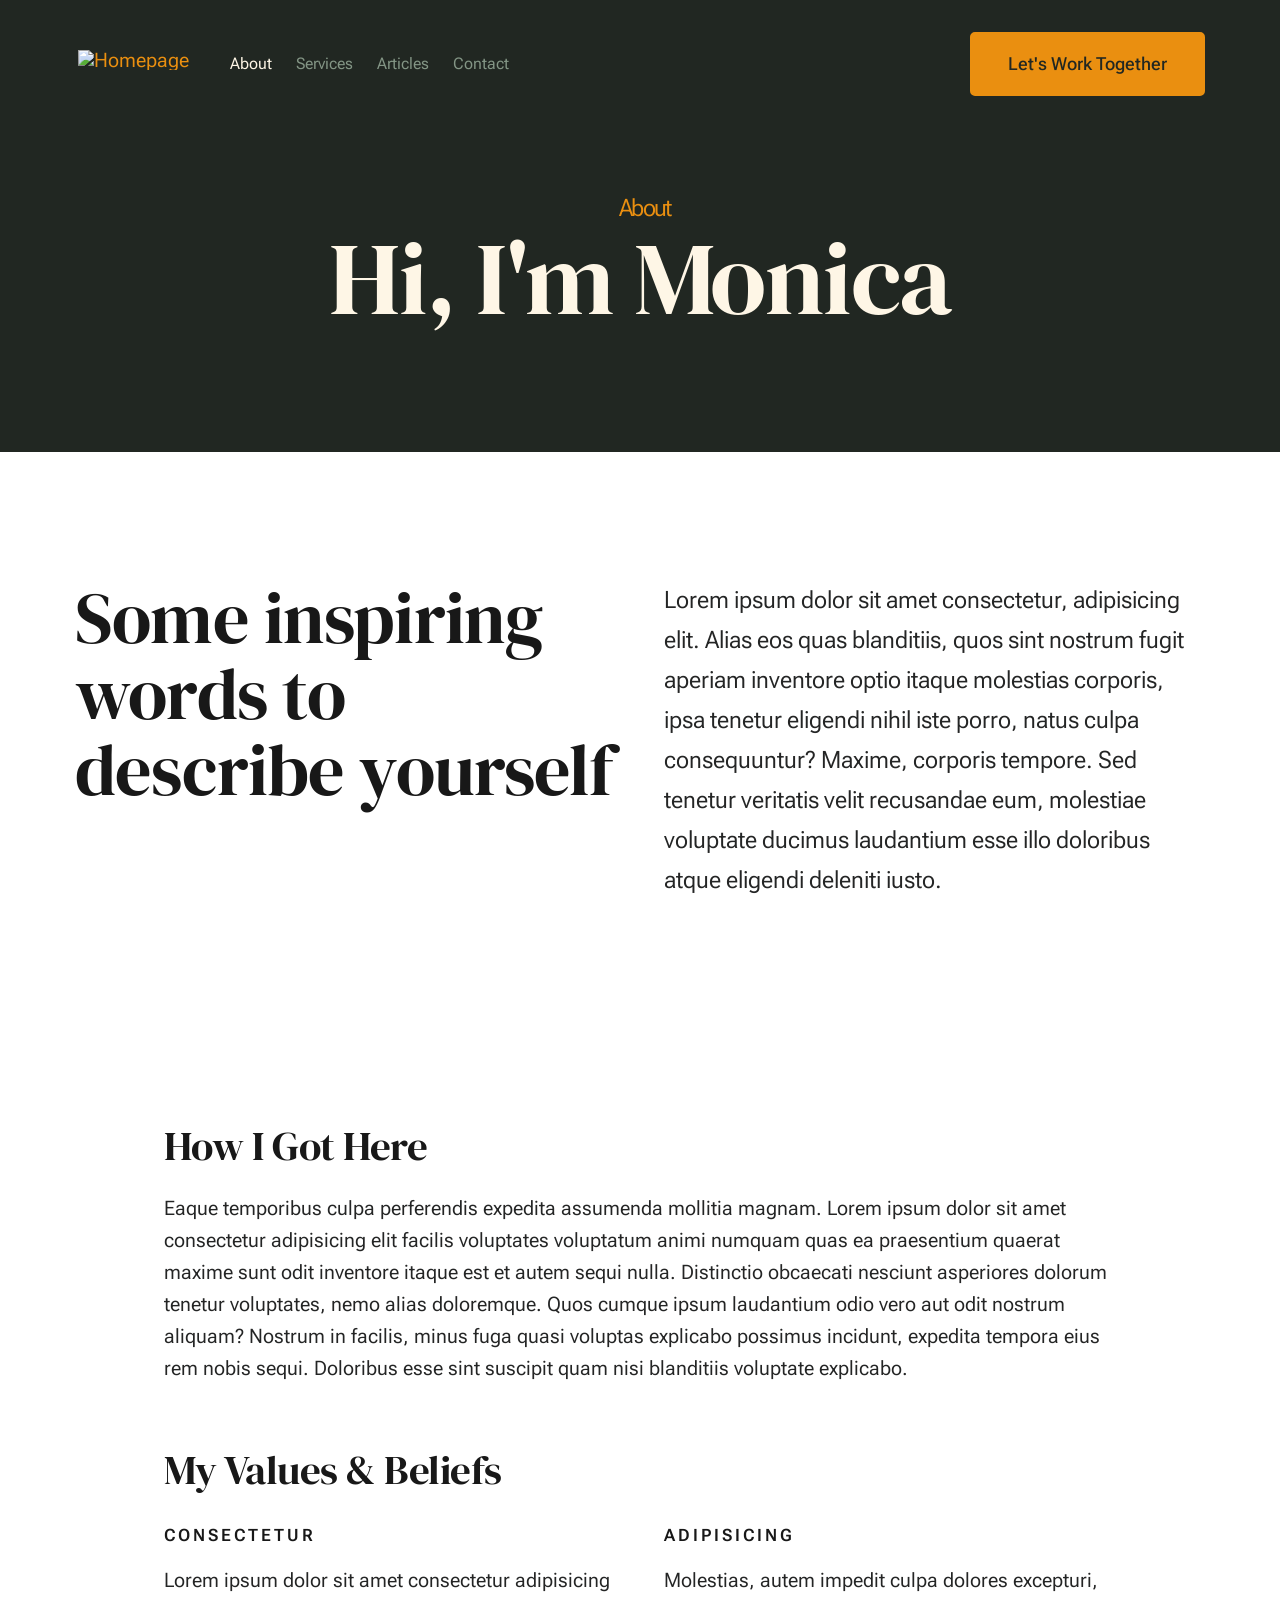
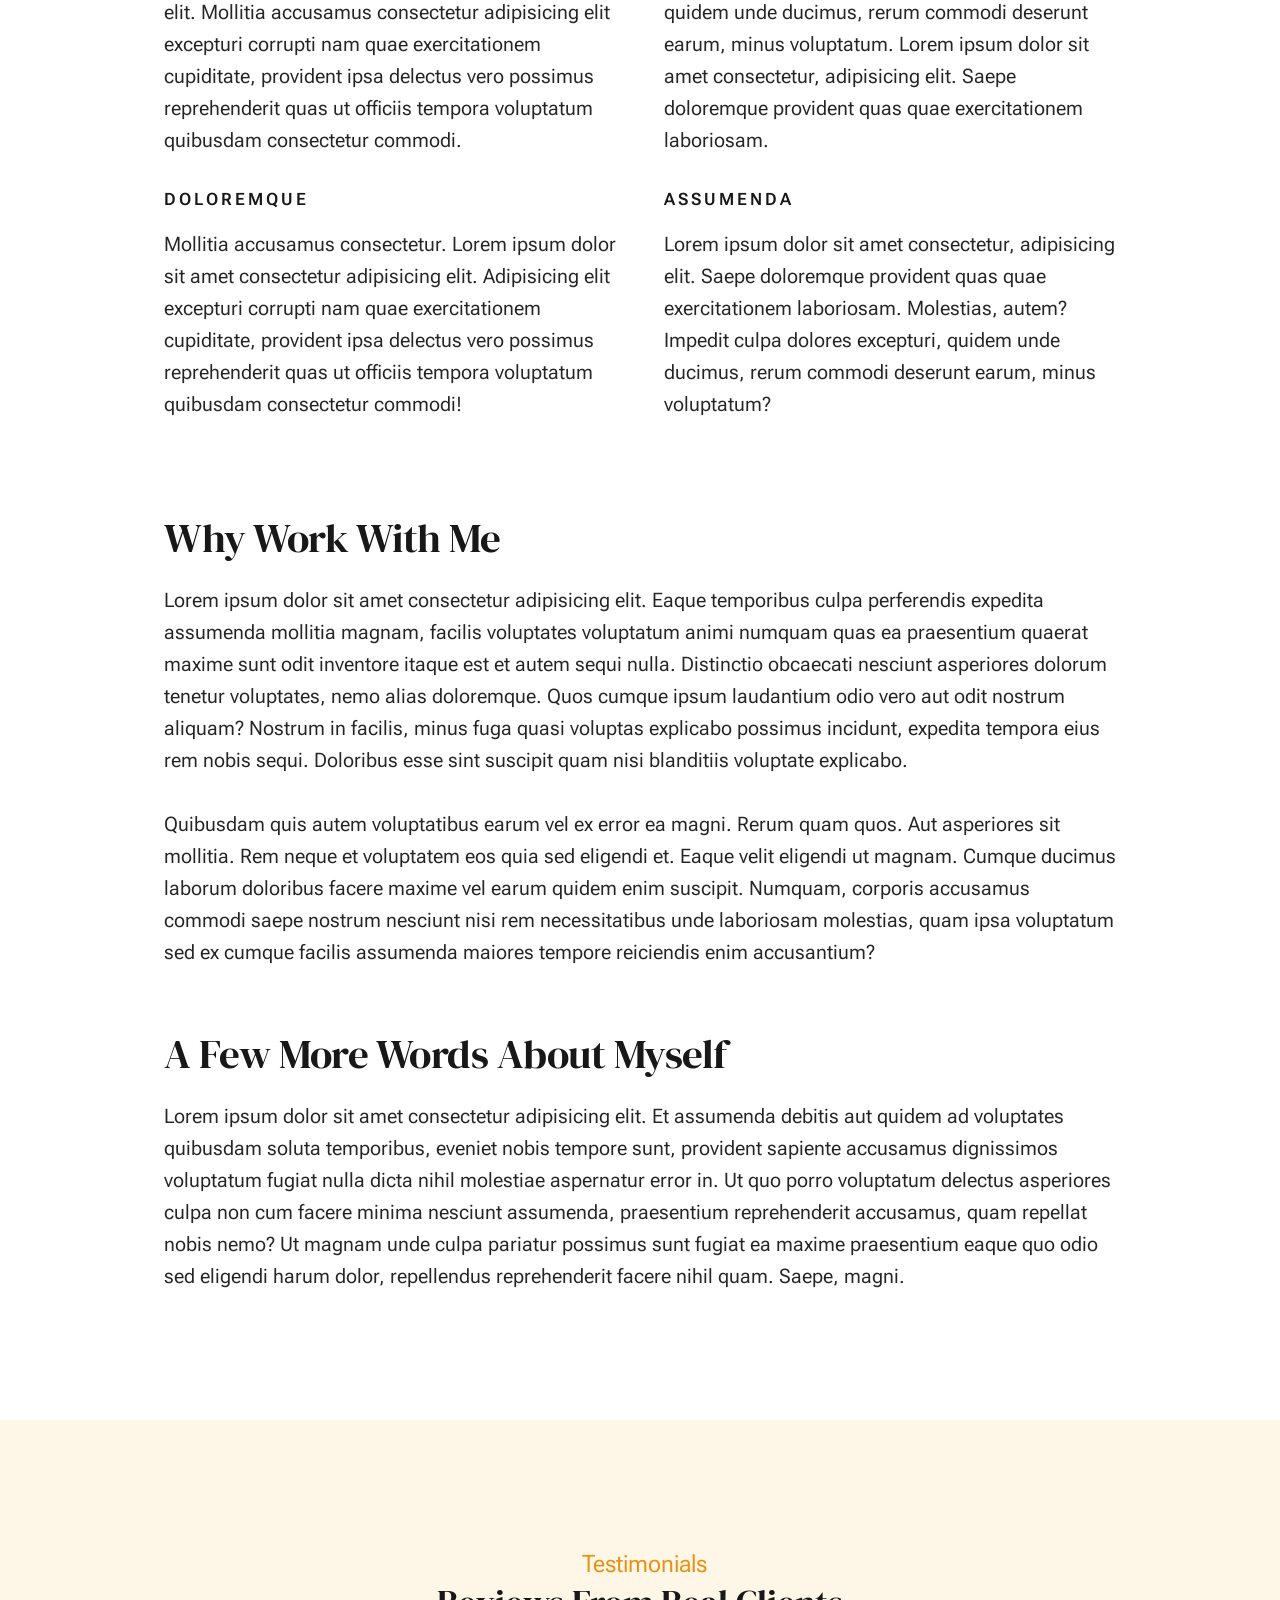
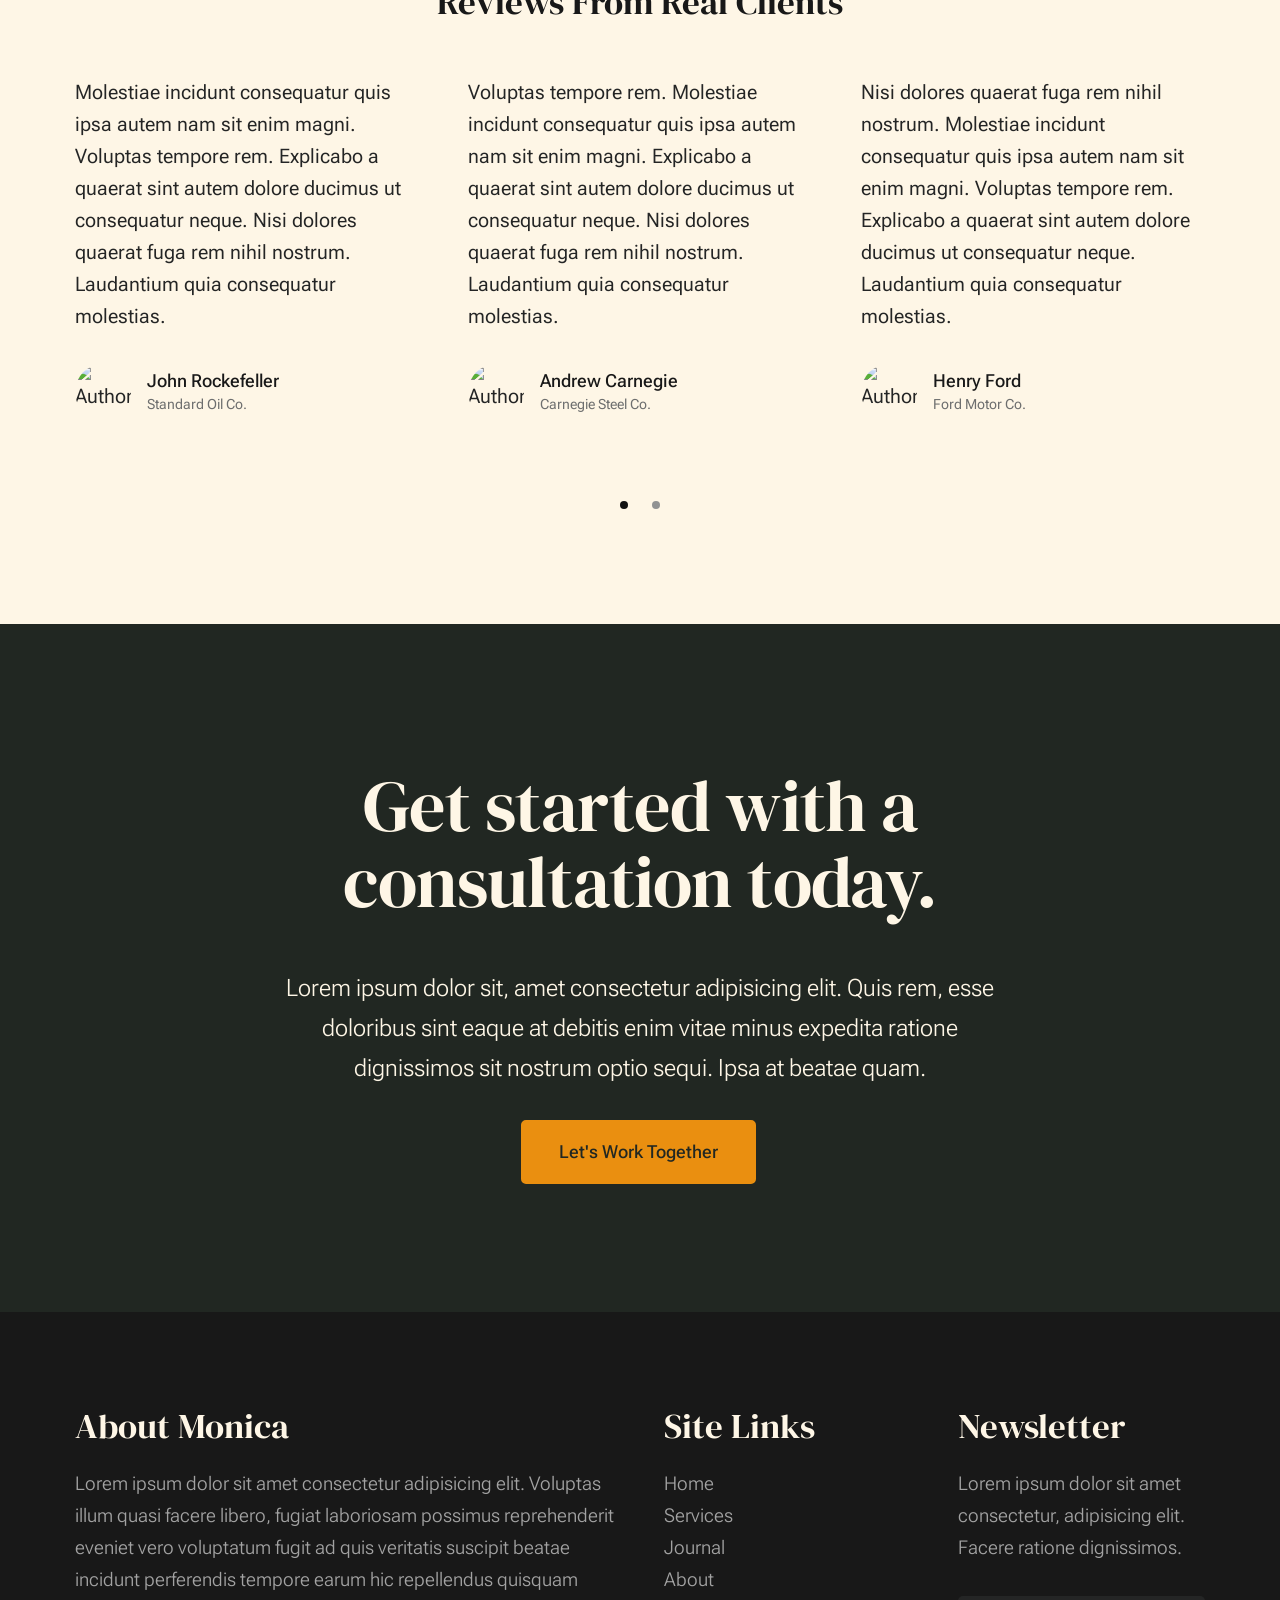
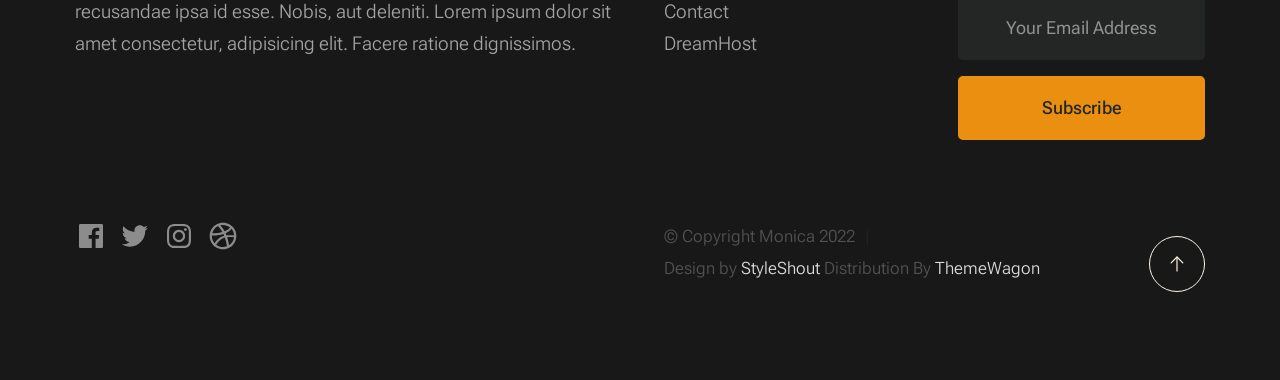
==== about.html @ 3df02662 "Update about.html" ====
<!DOCTYPE html>
<html lang="en" class="no-js" >
<head>

    <!--- basic page needs
    ================================================== -->
    <meta charset="utf-8">
    <meta name="viewport" content="width=device-width, initial-scale=1">
    <title>About - Monica</title>

    <script>
        document.documentElement.classList.remove('no-js');
        document.documentElement.classList.add('js');
    </script>

    <!-- CSS
    ================================================== -->
    <link rel="stylesheet" href="vendor.css">
    <link rel="stylesheet" href="styles.css">

    <!-- favicons
    ================================================== -->
    <link rel="apple-touch-icon" sizes="180x180" href="apple-touch-icon.png">
    <link rel="icon" type="image/png" sizes="32x32" href="favicon-32x32.png">
    <link rel="icon" type="image/png" sizes="16x16" href="favicon-16x16.png">
    <link rel="manifest" href="site.webmanifest">

</head>


<body id="top">


    <!-- preloader
    ================================================== -->
    <div id="preloader">
        <div id="loader" class="dots-fade">
            <div></div>
            <div></div>
            <div></div>
        </div>
    </div>


    <!-- page wrap
    ================================================== -->
    <div id="page" class="s-pagewrap">


        <!-- # site header 
        ================================================== -->
        <header class="s-header">

            <div class="row s-header__inner width-sixteen-col">

                <div class="s-header__block">
                    <div class="s-header__logo">
                        <a class="logo" href="index.html">
                            <img src="images/logo.svg" alt="Homepage">
                        </a>
                    </div>

                    <a class="s-header__menu-toggle" href="#0"><span>Menu</span></a>
                </div> <!-- end s-header__block -->

                <nav class="s-header__nav">
    
                    <ul class="s-header__menu-links">
                        <li class="current"><a href="about.html">About</a></li>
                        <li><a href="services.html">Services</a></li>
                        <li><a href="blog.html">Articles</a></li>
                        <li><a href="contact.html">Contact</a></li>
                    </ul> <!-- s-header__menu-links -->

                    <div class="s-header__contact">
                        <a href="contact.html" class="btn btn--primary s-header__contact-btn">Let's Work Together</a>                        
                    </div> <!-- s-header__contact -->
    
                </nav> <!-- end s-header__nav -->

            </div> <!-- end s-header__inner -->

        </header> <!-- end s-header -->


        <!-- # site main content
        ================================================== -->
        <section id="content" class="s-content">

               <section class="s-pageheader pageheader">
                    <div class="row">
                        <div class="column xl-12">
                            <h1 class="page-title">
                                <span class="page-title__small-type text-pretitle">About</span>
                                Hi, I'm Monica
                            </h1>
                            
                        </div>
                    </div>
               </section> <!-- end pageheader --> 

               <section class="s-pagecontent pagecontent">

                    <div class="row pageintro">
                        <div class="column xl-6 lg-12">
                            <h2 class="text-display-title">Some inspiring words to describe yourself</h2>
                        </div>
                        <div class="column xl-6 lg-12 u-flexitem-x-right">
                            <p class="lead">
                            Lorem ipsum dolor sit amet consectetur, adipisicing elit. Alias eos quas blanditiis, quos sint nostrum fugit aperiam 
                            inventore optio itaque molestias corporis, ipsa tenetur eligendi nihil iste porro, natus culpa consequuntur? Maxime, 
                            corporis tempore. Sed tenetur veritatis velit recusandae eum, molestiae voluptate ducimus laudantium esse illo 
                            doloribus atque eligendi deleniti iusto. 
                            </p>
                        </div>                       
                    </div> <!-- end pageintro -->   
                    
                    <div class="row pagemedia">
                        <d class="column xl-12">
                            <figure class="page-media">                                
                                <img src="images/thumbs/about/about-1200.jpg" 
                                     srcset="images/thumbs/about/about-2400.jpg 2400w, 
                                             images/thumbs/about/about-1200.jpg 1200w, 
                                             images/thumbs/about/about-600.jpg 600w" sizes="(max-width: 2400px) 100vw, 2400px" alt="">
                            </figure>
                        </d>
                    </div> <!-- end pagemedia -->

                    <div class="row width-narrower pagemain">
                        <div class="column xl-12"> 

                            <h2>How I Got Here</h2>
                            <p>
                            Eaque temporibus culpa perferendis expedita assumenda mollitia magnam. Lorem ipsum dolor sit amet consectetur adipisicing elit
                            facilis voluptates voluptatum animi numquam quas ea praesentium quaerat maxime sunt odit inventore itaque est et autem sequi nulla. 
                            Distinctio obcaecati nesciunt asperiores dolorum tenetur voluptates, nemo alias doloremque. Quos cumque ipsum laudantium odio vero 
                            aut odit nostrum aliquam? Nostrum in facilis, minus fuga quasi voluptas explicabo possimus incidunt, expedita tempora eius rem nobis sequi. 
                            Doloribus esse sint suscipit quam nisi blanditiis voluptate explicabo.
                            </p>

                            <h2 class="u-add-bottom">My Values & Beliefs</h2>

                            <div class="grid-list-items list-items">
                                <div class="grid-list-items__item list-items__item u-remove-bottom">
                                    <div class="list-items__item-header">
                                        <h6 class="list-items__item-small-title">Consectetur</h6>
                                    </div>
                                    <p>
                                    Lorem ipsum dolor sit amet consectetur adipisicing elit. Mollitia accusamus consectetur adipisicing elit excepturi corrupti 
                                    nam quae exercitationem cupiditate, provident ipsa delectus vero possimus reprehenderit quas ut officiis tempora voluptatum 
                                    quibusdam consectetur commodi.
                                    </p>
                                </div>
                                <div class="grid-list-items__item list-items__item u-remove-bottom">
                                    <div class="list-items__item-header">
                                        <h6 class="list-items__item-small-title">Adipisicing</h6>
                                    </div>
                                    <p> 
                                    Molestias, autem impedit culpa dolores excepturi, quidem unde ducimus, rerum commodi deserunt earum, minus voluptatum.
                                    Lorem ipsum dolor sit amet consectetur, adipisicing elit. Saepe doloremque provident quas quae exercitationem laboriosam.
                                    </p>
                                </div>
                                <div class="grid-list-items__item list-items__item u-remove-bottom">
                                    <div class="list-items__item-header">
                                        <h6 class="list-items__item-small-title">Doloremque</h6>
                                    </div>
                                    <p>
                                    Mollitia accusamus consectetur. Lorem ipsum dolor sit amet consectetur adipisicing elit. Adipisicing elit excepturi corrupti 
                                    nam quae exercitationem cupiditate, provident ipsa delectus vero possimus reprehenderit quas ut officiis tempora voluptatum 
                                    quibusdam consectetur commodi!
                                    </p>
                                </div>
                                <div class="grid-list-items__item list-items__item u-remove-bottom">
                                    <div class="list-items__item-header">
                                        <h6 class="list-items__item-small-title">Assumenda</h6>
                                    </div>
                                    <p>
                                    Lorem ipsum dolor sit amet consectetur, adipisicing elit. Saepe doloremque provident quas quae exercitationem laboriosam. 
                                    Molestias, autem? Impedit culpa dolores excepturi, quidem unde ducimus, rerum commodi deserunt earum, minus voluptatum?
                                    </p>
                                </div>
                            </div> <!--grid-list-items -->

                            <h2>Why Work With Me</h2>
                            <p>
                            Lorem ipsum dolor sit amet consectetur adipisicing elit. Eaque temporibus culpa perferendis expedita assumenda mollitia magnam, 
                            facilis voluptates voluptatum animi numquam quas ea praesentium quaerat maxime sunt odit inventore itaque est et autem sequi nulla. 
                            Distinctio obcaecati nesciunt asperiores dolorum tenetur voluptates, nemo alias doloremque. Quos cumque ipsum laudantium odio vero aut 
                            odit nostrum aliquam? Nostrum in facilis, minus fuga quasi voluptas explicabo possimus incidunt, expedita tempora eius rem nobis sequi. 
                            Doloribus esse sint suscipit quam nisi blanditiis voluptate explicabo.
                            </p>

                            <p>
                            Quibusdam quis autem voluptatibus earum vel ex error ea magni. Rerum quam quos. Aut asperiores sit mollitia. Rem neque et voluptatem 
                            eos quia sed eligendi et. Eaque velit eligendi ut magnam. Cumque ducimus laborum doloribus facere maxime vel earum quidem enim suscipit. 
                            Numquam, corporis accusamus commodi saepe nostrum nesciunt nisi rem necessitatibus unde laboriosam molestias, quam ipsa voluptatum sed 
                            ex cumque facilis assumenda maiores tempore reiciendis enim accusantium?
                            </p>                   

                            <h2>A Few More Words About Myself</h2>
                            <p>
                            Lorem ipsum dolor sit amet consectetur adipisicing elit. Et assumenda debitis aut quidem ad voluptates quibusdam soluta temporibus, 
                            eveniet nobis tempore sunt, provident sapiente accusamus dignissimos voluptatum fugiat nulla dicta nihil molestiae aspernatur error in. 
                            Ut quo porro voluptatum delectus asperiores culpa non cum facere minima nesciunt assumenda, praesentium reprehenderit accusamus, quam 
                            repellat nobis nemo? Ut magnam unde culpa pariatur possimus sunt fugiat ea maxime praesentium eaque quo odio sed eligendi harum dolor, 
                            repellendus reprehenderit facere nihil quam. Saepe, magni.
                            </p>

                        </div> <!-- end grid-block-->
                    </div> <!-- end pagemain -->

               </section> <!-- pagecontent -->

               <section class="s-testimonials">

                    <div class="s-testimonials__header row row-x-center text-center">
                        <div class="column xl-8 lg-12">
        
                            <p class="text-pretitle">
                            Testimonials
                            </p>
                            <h3>
                            Reviews From Real Clients
                            </h3>                        
        
                        </div>
                    </div> <!--end s-testimonials__header -->

                    <div class="row s-testimonials__content">
                        <div class="column xl-12 testimonials">

                            <div class="swiper-container testimonials__slider page-slider">

                                <div class="swiper-wrapper">
                                    <div class="testimonials__slide swiper-slide">
                                        <p>
                                        Molestiae incidunt consequatur quis ipsa autem nam sit enim magni. Voluptas tempore rem. 
                                        Explicabo a quaerat sint autem dolore ducimus ut consequatur neque. Nisi dolores quaerat fuga rem nihil nostrum.
                                        Laudantium quia consequatur molestias.
                                        </p>
                                        <div class="testimonials__author">
                                            <img src="images/avatars/user-01.jpg" alt="Author image" class="testimonials__avatar">
                                            <cite class="testimonials__cite">
                                                <strong>John Rockefeller</strong>
                                                <span>Standard Oil Co.</span>
                                            </cite>
                                        </div>
                                    </div>
                                    <div class="testimonials__slide swiper-slide">
                                        <p>
                                        Voluptas tempore rem. Molestiae incidunt consequatur quis ipsa autem nam sit enim magni. 
                                        Explicabo a quaerat sint autem dolore ducimus ut consequatur neque. Nisi dolores quaerat fuga rem nihil nostrum.
                                        Laudantium quia consequatur molestias.
                                        </p>
                                        <div class="testimonials__author">
                                            <img src="images/avatars/user-04.jpg" alt="Author image" class="testimonials__avatar">
                                            <cite class="testimonials__cite">
                                                <strong>Andrew Carnegie</strong>
                                                <span>Carnegie Steel Co.</span>
                                            </cite>
                                        </div>
                                    </div>
                                    <div class="testimonials__slide swiper-slide">
                                        <p>
                                        Nisi dolores quaerat fuga rem nihil nostrum. Molestiae incidunt consequatur quis ipsa autem nam sit enim magni. 
                                        Voluptas tempore rem. Explicabo a quaerat sint autem dolore ducimus ut consequatur neque. 
                                        Laudantium quia consequatur molestias.
                                        </p>
                                        <div class="testimonials__author">
                                            <img src="images/avatars/user-06.jpg" alt="Author image" class="testimonials__avatar">
                                            <cite class="testimonials__cite">
                                                <strong>Henry Ford</strong>
                                                <span>Ford Motor Co.</span>
                                            </cite>
                                        </div>
                                    </div>
                                    <div class="testimonials__slide swiper-slide">
                                        <p>
                                        Molestiae incidunt consequatur quis ipsa autem nam sit enim magni. Voluptas tempore rem. 
                                        Explicabo a quaerat sint autem dolore ducimus ut consequatur neque. Nisi dolores quaerat fuga rem nihil nostrum.
                                        Laudantium quia consequatur molestias.
                                        </p>
                                        <div class="testimonials__author">
                                            <img src="images/avatars/user-02.jpg" alt="Author image" class="testimonials__avatar">
                                            <cite class="testimonials__cite">
                                                <strong>John Morgan</strong>
                                                <span>JP Morgan & Co.</span>
                                            </cite>
                                        </div>
                                    </div> 
                                </div> <!-- end swiper-wrapper --> 

                                <div class="swiper-pagination"></div>

                            </div> <!--end testimonials__slider --> 

                        </div> <!-- testimonials -->
                    </div> <!--end s-testimonials__content -->

               </section> <!-- end s-testimonials -->

        </section> <!-- s-content-->

        <!-- # cta
        ================================================== -->
        <section id="cta" class="s-cta">

            <div class="row row-x-center text-center">
                <div class="column xl-8 lg-12">

                    <div class="s-cta__content">
                        <h2 class="text-display-title">
                        Get started with a consultation today.
                        </h2>
                        <p class="lead">
                        Lorem ipsum dolor sit, amet consectetur adipisicing elit. Quis rem, esse doloribus sint eaque at debitis enim vitae minus expedita ratione dignissimos sit nostrum optio sequi. Ipsa at beatae quam.
                        </p>
                        <a href="contact.html" class="btn btn--primary">Let's Work Together</a>
                    </div>

                </div>
            </div>

        </section> <!-- end s-cta -->


        <!-- # footer 
        ================================================== -->
        <footer class="s-footer">
            <div class="row s-footer__content">
                <div class="column xl-6 lg-6 md-12 s-footer__block s-footer__about">                    
                    <h3>About Monica</h3>
                    <p>
                    Lorem ipsum dolor sit amet consectetur adipisicing elit. Voluptas illum quasi facere libero, 
                    fugiat laboriosam possimus reprehenderit eveniet vero voluptatum fugit ad quis veritatis suscipit beatae 
                    incidunt perferendis tempore earum hic repellendus quisquam recusandae ipsa id esse. Nobis, aut deleniti.
                    Lorem ipsum dolor sit amet consectetur, adipisicing elit. Facere ratione dignissimos.
                    </p>               
                </div>                
                <div class="column xl-3 lg-6 md-12 s-footer__block s-footer__site-links">
                    <h3>Site Links</h3>
                    <ul class="link-list">
                        <li><a href="index.html">Home</a></li>
                        <li><a href="services.html">Services</a></li>
                        <li><a href="blog.html">Journal</a></li>
                        <li><a href="about.html">About</a></li>
                        <li><a href="contact.html">Contact</a></li>
                        <li><a href="https://www.dreamhost.com/r.cgi?287326">DreamHost</a></li>
                    </ul>
                </div>
                <div class="column xl-3 lg-6 md-12 tab-12 s-footer__block s-footer__newsletter">
                    <h3>Newsletter</h3>

                    <p>
                    Lorem ipsum dolor sit amet consectetur, adipisicing elit. Facere ratione dignissimos.
                    </p>

                    <div class="subscribe-form">
                        <form id="mc-form" class="mc-form">
                            <input type="email" name="EMAIL" id="mce-EMAIL" class="u-fullwidth text-center" placeholder="Your Email Address" title="The domain portion of the email address is invalid (the portion after the @)." pattern="^([^\x00-\x20\x22\x28\x29\x2c\x2e\x3a-\x3c\x3e\x40\x5b-\x5d\x7f-\xff]+|\x22([^\x0d\x22\x5c\x80-\xff]|\x5c[\x00-\x7f])*\x22)(\x2e([^\x00-\x20\x22\x28\x29\x2c\x2e\x3a-\x3c\x3e\x40\x5b-\x5d\x7f-\xff]+|\x22([^\x0d\x22\x5c\x80-\xff]|\x5c[\x00-\x7f])*\x22))*\x40([^\x00-\x20\x22\x28\x29\x2c\x2e\x3a-\x3c\x3e\x40\x5b-\x5d\x7f-\xff]+|\x5b([^\x0d\x5b-\x5d\x80-\xff]|\x5c[\x00-\x7f])*\x5d)(\x2e([^\x00-\x20\x22\x28\x29\x2c\x2e\x3a-\x3c\x3e\x40\x5b-\x5d\x7f-\xff]+|\x5b([^\x0d\x5b-\x5d\x80-\xff]|\x5c[\x00-\x7f])*\x5d))*(\.\w{2,})+$" required>
                            <input type="submit" name="subscribe" value="Subscribe" class="btn btn--primary btn--small u-fullwidth">
                            <!-- <div style="position: absolute; left: -5000px;" aria-hidden="true"><input type="text" name="b_cdb7b577e41181934ed6a6a44_9a91cfe7b3" tabindex="-1" value=""></div> -->
                            <div class="mc-status"></div>
                        </form>
                    </div>
                </div>
            </div>    
            
            <div class="row s-footer__bottom">
                <div class="column xl-6 lg-12">
                    <ul class="s-footer__social social-list">
                        <li>
                            <a href="#0">
                                <svg xmlns="http://www.w3.org/2000/svg" width="24" height="24" viewBox="0 0 24 24" style="fill:rgba(0, 0, 0, 1);transform:;-ms-filter:"><path d="M20,3H4C3.447,3,3,3.448,3,4v16c0,0.552,0.447,1,1,1h8.615v-6.96h-2.338v-2.725h2.338v-2c0-2.325,1.42-3.592,3.5-3.592 c0.699-0.002,1.399,0.034,2.095,0.107v2.42h-1.435c-1.128,0-1.348,0.538-1.348,1.325v1.735h2.697l-0.35,2.725h-2.348V21H20 c0.553,0,1-0.448,1-1V4C21,3.448,20.553,3,20,3z"></path></svg>
                                <span class="u-screen-reader-text">Facebook</span>
                            </a>
                        </li>
                        <li>
                            <a href="#0">
                                <svg xmlns="http://www.w3.org/2000/svg" width="24" height="24" viewBox="0 0 24 24" style="fill:rgba(0, 0, 0, 1);transform:;-ms-filter:"><path d="M19.633,7.997c0.013,0.175,0.013,0.349,0.013,0.523c0,5.325-4.053,11.461-11.46,11.461c-2.282,0-4.402-0.661-6.186-1.809 c0.324,0.037,0.636,0.05,0.973,0.05c1.883,0,3.616-0.636,5.001-1.721c-1.771-0.037-3.255-1.197-3.767-2.793 c0.249,0.037,0.499,0.062,0.761,0.062c0.361,0,0.724-0.05,1.061-0.137c-1.847-0.374-3.23-1.995-3.23-3.953v-0.05 c0.537,0.299,1.16,0.486,1.82,0.511C3.534,9.419,2.823,8.184,2.823,6.787c0-0.748,0.199-1.434,0.548-2.032 c1.983,2.443,4.964,4.04,8.306,4.215c-0.062-0.3-0.1-0.611-0.1-0.923c0-2.22,1.796-4.028,4.028-4.028 c1.16,0,2.207,0.486,2.943,1.272c0.91-0.175,1.782-0.512,2.556-0.973c-0.299,0.935-0.936,1.721-1.771,2.22 c0.811-0.088,1.597-0.312,2.319-0.624C21.104,6.712,20.419,7.423,19.633,7.997z"></path></svg>
                                <span class="u-screen-reader-text">Twitter</span>
                            </a>
                        </li>
                        <li>
                            <a href="#0">
                                <svg xmlns="http://www.w3.org/2000/svg" width="24" height="24" viewBox="0 0 24 24" style="fill:rgba(0, 0, 0, 1);transform:;-ms-filter:"><path d="M11.999,7.377c-2.554,0-4.623,2.07-4.623,4.623c0,2.554,2.069,4.624,4.623,4.624c2.552,0,4.623-2.07,4.623-4.624 C16.622,9.447,14.551,7.377,11.999,7.377L11.999,7.377z M11.999,15.004c-1.659,0-3.004-1.345-3.004-3.003 c0-1.659,1.345-3.003,3.004-3.003s3.002,1.344,3.002,3.003C15.001,13.659,13.658,15.004,11.999,15.004L11.999,15.004z"></path><circle cx="16.806" cy="7.207" r="1.078"></circle><path d="M20.533,6.111c-0.469-1.209-1.424-2.165-2.633-2.632c-0.699-0.263-1.438-0.404-2.186-0.42 c-0.963-0.042-1.268-0.054-3.71-0.054s-2.755,0-3.71,0.054C7.548,3.074,6.809,3.215,6.11,3.479C4.9,3.946,3.945,4.902,3.477,6.111 c-0.263,0.7-0.404,1.438-0.419,2.186c-0.043,0.962-0.056,1.267-0.056,3.71c0,2.442,0,2.753,0.056,3.71 c0.015,0.748,0.156,1.486,0.419,2.187c0.469,1.208,1.424,2.164,2.634,2.632c0.696,0.272,1.435,0.426,2.185,0.45 c0.963,0.042,1.268,0.055,3.71,0.055s2.755,0,3.71-0.055c0.747-0.015,1.486-0.157,2.186-0.419c1.209-0.469,2.164-1.424,2.633-2.633 c0.263-0.7,0.404-1.438,0.419-2.186c0.043-0.962,0.056-1.267,0.056-3.71s0-2.753-0.056-3.71C20.941,7.57,20.801,6.819,20.533,6.111z M19.315,15.643c-0.007,0.576-0.111,1.147-0.311,1.688c-0.305,0.787-0.926,1.409-1.712,1.711c-0.535,0.199-1.099,0.303-1.67,0.311 c-0.95,0.044-1.218,0.055-3.654,0.055c-2.438,0-2.687,0-3.655-0.055c-0.569-0.007-1.135-0.112-1.669-0.311 c-0.789-0.301-1.414-0.923-1.719-1.711c-0.196-0.534-0.302-1.099-0.311-1.669c-0.043-0.95-0.053-1.218-0.053-3.654 c0-2.437,0-2.686,0.053-3.655c0.007-0.576,0.111-1.146,0.311-1.687c0.305-0.789,0.93-1.41,1.719-1.712 c0.534-0.198,1.1-0.303,1.669-0.311c0.951-0.043,1.218-0.055,3.655-0.055c2.437,0,2.687,0,3.654,0.055 c0.571,0.007,1.135,0.112,1.67,0.311c0.786,0.303,1.407,0.925,1.712,1.712c0.196,0.534,0.302,1.099,0.311,1.669 c0.043,0.951,0.054,1.218,0.054,3.655c0,2.436,0,2.698-0.043,3.654H19.315z"></path></svg>
                                <span class="u-screen-reader-text">Instagram</span>
                            </a>
                        </li>
                        <li>
                            <a href="#0">
                                <svg xmlns="http://www.w3.org/2000/svg" width="24" height="24" viewBox="0 0 24 24" style="fill: rgba(0, 0, 0, 1);transform: ;msFilter:;"><path d="M20.66 6.98a9.932 9.932 0 0 0-3.641-3.64C15.486 2.447 13.813 2 12 2s-3.486.447-5.02 1.34c-1.533.893-2.747 2.107-3.64 3.64S2 10.187 2 12s.446 3.487 1.34 5.02a9.924 9.924 0 0 0 3.641 3.64C8.514 21.553 10.187 22 12 22s3.486-.447 5.02-1.34a9.932 9.932 0 0 0 3.641-3.64C21.554 15.487 22 13.813 22 12s-.446-3.487-1.34-5.02zM12 3.66c2 0 3.772.64 5.32 1.919-.92 1.174-2.286 2.14-4.1 2.9-1.002-1.813-2.088-3.327-3.261-4.54A7.715 7.715 0 0 1 12 3.66zM5.51 6.8a8.116 8.116 0 0 1 2.711-2.22c1.212 1.201 2.325 2.7 3.34 4.5-2 .6-4.114.9-6.341.9-.573 0-1.006-.013-1.3-.04A8.549 8.549 0 0 1 5.51 6.8zM3.66 12c0-.054.003-.12.01-.2.007-.08.01-.146.01-.2.254.014.641.02 1.161.02 2.666 0 5.146-.367 7.439-1.1.187.373.381.793.58 1.26-1.32.293-2.674 1.006-4.061 2.14S6.4 16.247 5.76 17.5c-1.4-1.587-2.1-3.42-2.1-5.5zM12 20.34c-1.894 0-3.594-.587-5.101-1.759.601-1.187 1.524-2.322 2.771-3.401 1.246-1.08 2.483-1.753 3.71-2.02a29.441 29.441 0 0 1 1.56 6.62 8.166 8.166 0 0 1-2.94.56zm7.08-3.96a8.351 8.351 0 0 1-2.58 2.621c-.24-2.08-.7-4.107-1.379-6.081.932-.066 1.765-.1 2.5-.1.799 0 1.686.034 2.659.1a8.098 8.098 0 0 1-1.2 3.46zm-1.24-5c-1.16 0-2.233.047-3.22.14a27.053 27.053 0 0 0-.68-1.62c2.066-.906 3.532-2.006 4.399-3.3 1.2 1.414 1.854 3.027 1.96 4.84-.812-.04-1.632-.06-2.459-.06z"></path></svg>
                                <span class="u-screen-reader-text">Dribbble</span>
                            </a>
                        </li>
                    </ul> <!-- end s-footer__social -->
                </div>
                <div class="column xl-6 lg-12">
                    <p class="ss-copyright">
                        <span>© Copyright Monica 2022</span> 
                        <span>Design by <a href="https://www.styleshout.com/">StyleShout</a> Distribution By <a href="https://themewagon.com">ThemeWagon</a></span>
                    </p>
                </div>

                <div class="ss-go-top">
                    <a class="smoothscroll" title="Back to Top" href="#top">
                        <svg xmlns="http://www.w3.org/2000/svg" viewBox="0 0 24 24" width="36" height="36" fill="none" stroke="#ffffff" stroke-width="1" stroke-linecap="round" stroke-linejoin="round">&lt;!--!  Atomicons Free 1.00 by @atisalab License - https://atomicons.com/license/ (Icons: CC BY 4.0) Copyright 2021 Atomicons --&gt;<polyline points="17 11 12 6 7 11"></polyline><line x1="12" y1="18" x2="12" y2="6"></line></svg>
                    </a>
                </div> <!-- end ss-go-top -->
            </div>
            
        </footer> <!-- end s-footer -->

    </div> <!-- end page-wrap -->

    <!-- Java Script
    ================================================== -->
    <script src="plugins.js"></script>
    <script src="main.js"></script>

</body>

</html>
---- vendor.css ----
/* ===================================================================
 * Monica Third-party Stylesheets
 * Template Ver. 1.0.0
 * 12-13-2022
 * -------------------------------------------------------------------
 *
 * TOC:
 * # PrismJS
 * # Swiper
 *
 * ------------------------------------------------------------------- */


/* ===================================================================
 * # PrismJS 1.20.0
 *   https://prismjs.com/download.html#themes=prism-okaidia&languages=markup+css+clike+javascript+markup-templating+php 
 *   
 *   okaidia theme for JavaScript, CSS and HTML
 *   Loosely based on Monokai textmate theme by http://www.monokai.nl/
 *   @author ocodia
 * ------------------------------------------------------------------- */
code[class*=language-],
pre[class*=language-] {
  color          : #f8f8f2;
  background     : none;
  text-shadow    : 0 1px rgba(0, 0, 0, 0.3);
  font-family    : var(--font-mono);
  font-size      : calc(var(--text-size) * 0.9444);
  text-align     : left;
  white-space    : pre;
  word-spacing   : normal;
  word-break     : normal;
  word-wrap      : normal;
  line-height    : var(--vspace-1);
  -moz-tab-size  : 4;
  -o-tab-size    : 4;
  tab-size       : 4;
  -webkit-hyphens: none;
  -ms-hyphens    : none;
  hyphens        : none;
}

/* Code blocks */
pre[class*=language-] {
  padding : var(--vspace-0_5) 0 var(--vspace-1);
  margin  : var(--vspace-1) 0;
  overflow: auto;
}

:not(pre)>code[class*=language-],
pre[class*=language-] {
  background: #272822;
}

/* Inline code */
:not(pre)>code[class*=language-] {
  padding    : 0.1em;
  white-space: normal;
}

.token.comment,
.token.prolog,
.token.doctype,
.token.cdata {
  color: slategray;
}

.token.punctuation {
  color: #f8f8f2;
}

.token.namespace {
  opacity: 0.7;
}

.token.property,
.token.tag,
.token.constant,
.token.symbol,
.token.deleted {
  color: #f92672;
}

.token.boolean,
.token.number {
  color: #ae81ff;
}

.token.selector,
.token.attr-name,
.token.string,
.token.char,
.token.builtin,
.token.inserted {
  color: #a6e22e;
}

.token.operator,
.token.entity,
.token.url,
.language-css .token.string,
.style .token.string,
.token.variable {
  color: #f8f8f2;
}

.token.atrule,
.token.attr-value,
.token.function,
.token.class-name {
  color: #e6db74;
}

.token.keyword {
  color: #66d9ef;
}

.token.regex,
.token.important {
  color: #fd971f;
}

.token.important,
.token.bold {
  font-weight: bold;
}

.token.italic {
  font-style: italic;
}

.token.entity {
  cursor: help;
}



/* ===================================================================
 * # Swiper 6.4.5
 *   Most modern mobile touch slider and framework with hardware accelerated transitions
 *   https://swiperjs.com
 *
 *   Copyright 2014-2020 Vladimir Kharlampidi
 *
 *   Released under the MIT License
 *
 *   Released on: December 18, 2020
 * ------------------------------------------------------------------- */
@font-face {
  font-family: "swiper-icons";
  src        : url("data:application/font-woff;charset=utf-8;base64, [base64]//wADZ2x5ZgAAAywAAADMAAAD2MHtryVoZWFkAAABbAAAADAAAAA2E2+eoWhoZWEAAAGcAAAAHwAAACQC9gDzaG10eAAAAigAAAAZAAAArgJkABFsb2NhAAAC0AAAAFoAAABaFQAUGG1heHAAAAG8AAAAHwAAACAAcABAbmFtZQAAA/gAAAE5AAACXvFdBwlwb3N0AAAFNAAAAGIAAACE5s74hXjaY2BkYGAAYpf5Hu/j+W2+MnAzMYDAzaX6QjD6/4//Bxj5GA8AuRwMYGkAPywL13jaY2BkYGA88P8Agx4j+/8fQDYfA1AEBWgDAIB2BOoAeNpjYGRgYNBh4GdgYgABEMnIABJzYNADCQAACWgAsQB42mNgYfzCOIGBlYGB0YcxjYGBwR1Kf2WQZGhhYGBiYGVmgAFGBiQQkOaawtDAoMBQxXjg/wEGPcYDDA4wNUA2CCgwsAAAO4EL6gAAeNpj2M0gyAACqxgGNWBkZ2D4/wMA+xkDdgAAAHjaY2BgYGaAYBkGRgYQiAHyGMF8FgYHIM3DwMHABGQrMOgyWDLEM1T9/w8UBfEMgLzE////P/5//f/V/xv+r4eaAAeMbAxwIUYmIMHEgKYAYjUcsDAwsLKxc3BycfPw8jEQA/[base64]/uznmfPFBNODM2K7MTQ45YEAZqGP81AmGGcF3iPqOop0r1SPTaTbVkfUe4HXj97wYE+yNwWYxwWu4v1ugWHgo3S1XdZEVqWM7ET0cfnLGxWfkgR42o2PvWrDMBSFj/IHLaF0zKjRgdiVMwScNRAoWUoH78Y2icB/yIY09An6AH2Bdu/UB+yxopYshQiEvnvu0dURgDt8QeC8PDw7Fpji3fEA4z/PEJ6YOB5hKh4dj3EvXhxPqH/SKUY3rJ7srZ4FZnh1PMAtPhwP6fl2PMJMPDgeQ4rY8YT6Gzao0eAEA409DuggmTnFnOcSCiEiLMgxCiTI6Cq5DZUd3Qmp10vO0LaLTd2cjN4fOumlc7lUYbSQcZFkutRG7g6JKZKy0RmdLY680CDnEJ+UMkpFFe1RN7nxdVpXrC4aTtnaurOnYercZg2YVmLN/d/gczfEimrE/fs/bOuq29Zmn8tloORaXgZgGa78yO9/cnXm2BpaGvq25Dv9S4E9+5SIc9PqupJKhYFSSl47+Qcr1mYNAAAAeNptw0cKwkAAAMDZJA8Q7OUJvkLsPfZ6zFVERPy8qHh2YER+3i/BP83vIBLLySsoKimrqKqpa2hp6+jq6RsYGhmbmJqZSy0sraxtbO3sHRydnEMU4uR6yx7JJXveP7WrDycAAAAAAAH//wACeNpjYGRgYOABYhkgZgJCZgZNBkYGLQZtIJsFLMYAAAw3ALgAeNolizEKgDAQBCchRbC2sFER0YD6qVQiBCv/H9ezGI6Z5XBAw8CBK/m5iQQVauVbXLnOrMZv2oLdKFa8Pjuru2hJzGabmOSLzNMzvutpB3N42mNgZGBg4GKQYzBhYMxJLMlj4GBgAYow/P/PAJJhLM6sSoWKfWCAAwDAjgbRAAB42mNgYGBkAIIbCZo5IPrmUn0hGA0AO8EFTQAA") format("woff");
  font-weight: 400;
  font-style : normal;
}

:root {
  --swiper-theme-color: #007aff;
}

.swiper-container {
  margin-left : auto;
  margin-right: auto;
  position    : relative;
  overflow    : hidden;
  list-style  : none;
  padding     : 0;
  /* Fix of Webkit flickering */
  z-index     : 1;
}

.swiper-container-vertical>.swiper-wrapper {
  flex-direction: column;
}

.swiper-wrapper {
  position           : relative;
  width              : 100%;
  height             : 100%;
  z-index            : 1;
  display            : flex;
  transition-property: transform;
  box-sizing         : content-box;
}

.swiper-container-android .swiper-slide,
.swiper-wrapper {
  transform: translate3d(0px, 0, 0);
}

.swiper-container-multirow>.swiper-wrapper {
  flex-wrap: wrap;
}

.swiper-container-multirow-column>.swiper-wrapper {
  flex-wrap     : wrap;
  flex-direction: column;
}

.swiper-container-free-mode>.swiper-wrapper {
  transition-timing-function: ease-out;
  margin                    : 0 auto;
}

.swiper-slide {
  flex-shrink        : 0;
  width              : 100%;
  height             : 100%;
  position           : relative;
  transition-property: transform;
}

.swiper-slide-invisible-blank {
  visibility: hidden;
}

/* Auto Height */
.swiper-container-autoheight,
.swiper-container-autoheight .swiper-slide {
  height: auto;
}

.swiper-container-autoheight .swiper-wrapper {
  align-items        : flex-start;
  transition-property: transform, height;
}

/* 3D Effects */
.swiper-container-3d {
  perspective: 1200px;
}

.swiper-container-3d .swiper-wrapper,
.swiper-container-3d .swiper-slide,
.swiper-container-3d .swiper-slide-shadow-left,
.swiper-container-3d .swiper-slide-shadow-right,
.swiper-container-3d .swiper-slide-shadow-top,
.swiper-container-3d .swiper-slide-shadow-bottom,
.swiper-container-3d .swiper-cube-shadow {
  transform-style: preserve-3d;
}

.swiper-container-3d .swiper-slide-shadow-left,
.swiper-container-3d .swiper-slide-shadow-right,
.swiper-container-3d .swiper-slide-shadow-top,
.swiper-container-3d .swiper-slide-shadow-bottom {
  position      : absolute;
  left          : 0;
  top           : 0;
  width         : 100%;
  height        : 100%;
  pointer-events: none;
  z-index       : 10;
}

.swiper-container-3d .swiper-slide-shadow-left {
  background-image: linear-gradient(to left, rgba(0, 0, 0, 0.5), rgba(0, 0, 0, 0));
}

.swiper-container-3d .swiper-slide-shadow-right {
  background-image: linear-gradient(to right, rgba(0, 0, 0, 0.5), rgba(0, 0, 0, 0));
}

.swiper-container-3d .swiper-slide-shadow-top {
  background-image: linear-gradient(to top, rgba(0, 0, 0, 0.5), rgba(0, 0, 0, 0));
}

.swiper-container-3d .swiper-slide-shadow-bottom {
  background-image: linear-gradient(to bottom, rgba(0, 0, 0, 0.5), rgba(0, 0, 0, 0));
}

/* CSS Mode */
.swiper-container-css-mode>.swiper-wrapper {
  overflow          : auto;
  scrollbar-width   : none;
  /* For Firefox */
  -ms-overflow-style: none;
  /* For Internet Explorer and Edge */
}

.swiper-container-css-mode>.swiper-wrapper::-webkit-scrollbar {
  display: none;
}

.swiper-container-css-mode>.swiper-wrapper>.swiper-slide {
  scroll-snap-align: start start;
}

.swiper-container-horizontal.swiper-container-css-mode>.swiper-wrapper {
  -ms-scroll-snap-type: x mandatory;
  scroll-snap-type    : x mandatory;
}

.swiper-container-vertical.swiper-container-css-mode>.swiper-wrapper {
  -ms-scroll-snap-type: y mandatory;
  scroll-snap-type    : y mandatory;
}

:root {
  --swiper-navigation-size   : 44px;
  /*
    --swiper-navigation-color: var(--swiper-theme-color);
    */
}

.swiper-button-prev,
.swiper-button-next {
  position       : absolute;
  top            : 50%;
  width          : calc(var(--swiper-navigation-size) / 44 * 27);
  height         : var(--swiper-navigation-size);
  margin-top     : calc(-1 * var(--swiper-navigation-size) / 2);
  z-index        : 10;
  cursor         : pointer;
  display        : flex;
  align-items    : center;
  justify-content: center;
  color          : var(--swiper-navigation-color, var(--swiper-theme-color));
}

.swiper-button-prev.swiper-button-disabled,
.swiper-button-next.swiper-button-disabled {
  opacity       : 0.35;
  cursor        : auto;
  pointer-events: none;
}

.swiper-button-prev:after,
.swiper-button-next:after {
  font-family   : swiper-icons;
  font-size     : var(--swiper-navigation-size);
  text-transform: none !important;
  letter-spacing: 0;
  text-transform: none;
  font-variant  : initial;
  line-height   : 1;
}

.swiper-button-prev,
.swiper-container-rtl .swiper-button-next {
  left : 10px;
  right: auto;
}

.swiper-button-prev:after,
.swiper-container-rtl .swiper-button-next:after {
  content: "prev";
}

.swiper-button-next,
.swiper-container-rtl .swiper-button-prev {
  right: 10px;
  left : auto;
}

.swiper-button-next:after,
.swiper-container-rtl .swiper-button-prev:after {
  content: "next";
}

.swiper-button-prev.swiper-button-white,
.swiper-button-next.swiper-button-white {
  --swiper-navigation-color: #ffffff;
}

.swiper-button-prev.swiper-button-black,
.swiper-button-next.swiper-button-black {
  --swiper-navigation-color: #000000;
}

.swiper-button-lock {
  display: none;
}

:root {
  /*
    --swiper-pagination-color: var(--swiper-theme-color);
    */
}

.swiper-pagination {
  position  : absolute;
  text-align: center;
  transition: 300ms opacity;
  transform : translate3d(0, 0, 0);
  z-index   : 10;
}

.swiper-pagination.swiper-pagination-hidden {
  opacity: 0;
}

/* Common Styles */
.swiper-pagination-fraction,
.swiper-pagination-custom,
.swiper-container-horizontal>.swiper-pagination-bullets {
  bottom: 10px;
  left  : 0;
  width : 100%;
}

/* Bullets */
.swiper-pagination-bullets-dynamic {
  overflow : hidden;
  font-size: 0;
}

.swiper-pagination-bullets-dynamic .swiper-pagination-bullet {
  transform: scale(0.33);
  position : relative;
}

.swiper-pagination-bullets-dynamic .swiper-pagination-bullet-active {
  transform: scale(1);
}

.swiper-pagination-bullets-dynamic .swiper-pagination-bullet-active-main {
  transform: scale(1);
}

.swiper-pagination-bullets-dynamic .swiper-pagination-bullet-active-prev {
  transform: scale(0.66);
}

.swiper-pagination-bullets-dynamic .swiper-pagination-bullet-active-prev-prev {
  transform: scale(0.33);
}

.swiper-pagination-bullets-dynamic .swiper-pagination-bullet-active-next {
  transform: scale(0.66);
}

.swiper-pagination-bullets-dynamic .swiper-pagination-bullet-active-next-next {
  transform: scale(0.33);
}

.swiper-pagination-bullet {
  width        : 8px;
  height       : 8px;
  display      : inline-block;
  border-radius: 100%;
  background   : #000;
  opacity      : 0.2;
}

button.swiper-pagination-bullet {
  border            : none;
  margin            : 0;
  padding           : 0;
  box-shadow        : none;
  -webkit-appearance: none;
  -moz-appearance   : none;
  appearance        : none;
}

.swiper-pagination-clickable .swiper-pagination-bullet {
  cursor: pointer;
}

.swiper-pagination-bullet-active {
  opacity   : 1;
  background: var(--swiper-pagination-color, var(--swiper-theme-color));
}

.swiper-container-vertical>.swiper-pagination-bullets {
  right    : 10px;
  top      : 50%;
  transform: translate3d(0px, -50%, 0);
}

.swiper-container-vertical>.swiper-pagination-bullets .swiper-pagination-bullet {
  margin : 6px 0;
  display: block;
}

.swiper-container-vertical>.swiper-pagination-bullets.swiper-pagination-bullets-dynamic {
  top      : 50%;
  transform: translateY(-50%);
  width    : 8px;
}

.swiper-container-vertical>.swiper-pagination-bullets.swiper-pagination-bullets-dynamic .swiper-pagination-bullet {
  display   : inline-block;
  transition: 200ms transform, 200ms top;
}

.swiper-container-horizontal>.swiper-pagination-bullets .swiper-pagination-bullet {
  margin: 0 4px;
}

.swiper-container-horizontal>.swiper-pagination-bullets.swiper-pagination-bullets-dynamic {
  left       : 50%;
  transform  : translateX(-50%);
  white-space: nowrap;
}

.swiper-container-horizontal>.swiper-pagination-bullets.swiper-pagination-bullets-dynamic .swiper-pagination-bullet {
  transition: 200ms transform, 200ms left;
}

.swiper-container-horizontal.swiper-container-rtl>.swiper-pagination-bullets-dynamic .swiper-pagination-bullet {
  transition: 200ms transform, 200ms right;
}

/* Progress */
.swiper-pagination-progressbar {
  background: rgba(0, 0, 0, 0.25);
  position  : absolute;
}

.swiper-pagination-progressbar .swiper-pagination-progressbar-fill {
  background      : var(--swiper-pagination-color, var(--swiper-theme-color));
  position        : absolute;
  left            : 0;
  top             : 0;
  width           : 100%;
  height          : 100%;
  transform       : scale(0);
  transform-origin: left top;
}

.swiper-container-rtl .swiper-pagination-progressbar .swiper-pagination-progressbar-fill {
  transform-origin: right top;
}

.swiper-container-horizontal>.swiper-pagination-progressbar,
.swiper-container-vertical>.swiper-pagination-progressbar.swiper-pagination-progressbar-opposite {
  width : 100%;
  height: 4px;
  left  : 0;
  top   : 0;
}

.swiper-container-vertical>.swiper-pagination-progressbar,
.swiper-container-horizontal>.swiper-pagination-progressbar.swiper-pagination-progressbar-opposite {
  width : 4px;
  height: 100%;
  left  : 0;
  top   : 0;
}

.swiper-pagination-white {
  --swiper-pagination-color: #ffffff;
}

.swiper-pagination-black {
  --swiper-pagination-color: #000000;
}

.swiper-pagination-lock {
  display: none;
}

/* Scrollbar */
.swiper-scrollbar {
  border-radius   : 10px;
  position        : relative;
  -ms-touch-action: none;
  background      : rgba(0, 0, 0, 0.1);
}

.swiper-container-horizontal>.swiper-scrollbar {
  position: absolute;
  left    : 1%;
  bottom  : 3px;
  z-index : 50;
  height  : 5px;
  width   : 98%;
}

.swiper-container-vertical>.swiper-scrollbar {
  position: absolute;
  right   : 3px;
  top     : 1%;
  z-index : 50;
  width   : 5px;
  height  : 98%;
}

.swiper-scrollbar-drag {
  height       : 100%;
  width        : 100%;
  position     : relative;
  background   : rgba(0, 0, 0, 0.5);
  border-radius: 10px;
  left         : 0;
  top          : 0;
}

.swiper-scrollbar-cursor-drag {
  cursor: move;
}

.swiper-scrollbar-lock {
  display: none;
}

.swiper-zoom-container {
  width          : 100%;
  height         : 100%;
  display        : flex;
  justify-content: center;
  align-items    : center;
  text-align     : center;
}

.swiper-zoom-container>img,
.swiper-zoom-container>svg,
.swiper-zoom-container>canvas {
  max-width    : 100%;
  max-height   : 100%;
  -o-object-fit: contain;
  object-fit   : contain;
}

.swiper-slide-zoomed {
  cursor: move;
}

/* Preloader */
:root {
  /*
    --swiper-preloader-color: var(--swiper-theme-color);
    */
}

.swiper-lazy-preloader {
  width            : 42px;
  height           : 42px;
  position         : absolute;
  left             : 50%;
  top              : 50%;
  margin-left      : -21px;
  margin-top       : -21px;
  z-index          : 10;
  transform-origin : 50%;
  -webkit-animation: swiper-preloader-spin 1s infinite linear;
  animation        : swiper-preloader-spin 1s infinite linear;
  box-sizing       : border-box;
  border           : 4px solid var(--swiper-preloader-color, var(--swiper-theme-color));
  border-radius    : 50%;
  border-top-color : transparent;
}

.swiper-lazy-preloader-white {
  --swiper-preloader-color: #fff;
}

.swiper-lazy-preloader-black {
  --swiper-preloader-color: #000;
}

@-webkit-keyframes swiper-preloader-spin {
  100% {
    transform: rotate(360deg);
  }
}

@keyframes swiper-preloader-spin {
  100% {
    transform: rotate(360deg);
  }
}

/* a11y */
.swiper-container .swiper-notification {
  position      : absolute;
  left          : 0;
  top           : 0;
  pointer-events: none;
  opacity       : 0;
  z-index       : -1000;
}

.swiper-container-fade.swiper-container-free-mode .swiper-slide {
  transition-timing-function: ease-out;
}

.swiper-container-fade .swiper-slide {
  pointer-events     : none;
  transition-property: opacity;
}

.swiper-container-fade .swiper-slide .swiper-slide {
  pointer-events: none;
}

.swiper-container-fade .swiper-slide-active,
.swiper-container-fade .swiper-slide-active .swiper-slide-active {
  pointer-events: auto;
}

.swiper-container-cube {
  overflow: visible;
}

.swiper-container-cube .swiper-slide {
  pointer-events             : none;
  -webkit-backface-visibility: hidden;
  backface-visibility        : hidden;
  z-index                    : 1;
  visibility                 : hidden;
  transform-origin           : 0 0;
  width                      : 100%;
  height                     : 100%;
}

.swiper-container-cube .swiper-slide .swiper-slide {
  pointer-events: none;
}

.swiper-container-cube.swiper-container-rtl .swiper-slide {
  transform-origin: 100% 0;
}

.swiper-container-cube .swiper-slide-active,
.swiper-container-cube .swiper-slide-active .swiper-slide-active {
  pointer-events: auto;
}

.swiper-container-cube .swiper-slide-active,
.swiper-container-cube .swiper-slide-next,
.swiper-container-cube .swiper-slide-prev,
.swiper-container-cube .swiper-slide-next+.swiper-slide {
  pointer-events: auto;
  visibility    : visible;
}

.swiper-container-cube .swiper-slide-shadow-top,
.swiper-container-cube .swiper-slide-shadow-bottom,
.swiper-container-cube .swiper-slide-shadow-left,
.swiper-container-cube .swiper-slide-shadow-right {
  z-index                    : 0;
  -webkit-backface-visibility: hidden;
  backface-visibility        : hidden;
}

.swiper-container-cube .swiper-cube-shadow {
  position  : absolute;
  left      : 0;
  bottom    : 0px;
  width     : 100%;
  height    : 100%;
  background: #000;
  opacity   : 0.6;
  filter    : blur(50px);
  z-index   : 0;
}

.swiper-container-flip {
  overflow: visible;
}

.swiper-container-flip .swiper-slide {
  pointer-events             : none;
  -webkit-backface-visibility: hidden;
  backface-visibility        : hidden;
  z-index                    : 1;
}

.swiper-container-flip .swiper-slide .swiper-slide {
  pointer-events: none;
}

.swiper-container-flip .swiper-slide-active,
.swiper-container-flip .swiper-slide-active .swiper-slide-active {
  pointer-events: auto;
}

.swiper-container-flip .swiper-slide-shadow-top,
.swiper-container-flip .swiper-slide-shadow-bottom,
.swiper-container-flip .swiper-slide-shadow-left,
.swiper-container-flip .swiper-slide-shadow-right {
  z-index                    : 0;
  -webkit-backface-visibility: hidden;
  backface-visibility        : hidden;
}
---- styles.css ----
@charset "UTF-8";
/* =================================================================== 
 * Monica Main Stylesheet
 * Template Ver. 1.0.0
 * 12-13-2022
 * ------------------------------------------------------------------
 *
 * TOC:
 * # SETTINGS
 *		## fonts
 *    	## colors
 *	  	## spacing and typescale
 *		## grid variables
 * # CSS RESET
 * # GRID
 *		## extra large devices
 *		## large devices
 *		## medium devices 
 *		## tablet devices
 *		## mobile devices
 *		## small mobile devices
 *		## additional column stackpoints 
 * # BASE SETUP
 * # UTILITY CLASSES
 * # TYPOGRAPHY 
 *		## additional typography & helper classes
 *		## lists
 *		## media 
 *		## spacing
 * # PRELOADER
 *		## page loaded
 * # FORM 
 *		## style placeholder text
 *		## change autocomplete styles in Chrome
 * # BUTTONS
 * # TABLE
 * # COMPONENTS
 *		## pagination 
 *		## alert box 
 *		## skillbars
 *		## stats tabs
 * # PROJECT-WIDE SHARED STYLES
 *		## list items
 *		## social list
 *		## blog card
 *		## testimonials
 *		## swiper overrides
 * # GRID-BASED LAYOUTS
 *		## grid block
 *		## list grid
 * # PAGE WRAP
 * # SITE HEADER
 *		## logo
 *		## main navigation
 *		## mobile menu toggle
 * # PAGEHEADER & PAGECONTENT
 * # INTRO
 *		## intro content
 *		## intro scroll down
 *		## intro transitions
 * # ABOUT
 * # EXPERTISE
 * # CLIENTS
 *		## clients list
 * # CTA
 * # JOURNAL
 * # FOOTER
 *		## newsletter
 *		## copyright
 *		## go top
 * # BLOG STYLES 
 * # PAGE STYLES 
 *		## services page
 *		## contact page
 *
 * ------------------------------------------------------------------ */


/* ===================================================================
 * # SETTINGS
 *
 *
 * ------------------------------------------------------------------- */

/* ------------------------------------------------------------------- 
 * ## fonts 
 * ------------------------------------------------------------------- */
@import url("https://fonts.googleapis.com/css2?family=DM+Serif+Display&family=Roboto+Flex:opsz,wght@8..144,300;8..144,400;8..144,500;8..144,600&display=swap");

:root {
	--font-1: "Roboto Flex", sans-serif;
	--font-2: "DM Serif Display", Serif;

  /* monospace
   */
	--font-mono: Consolas, "Andale Mono", Courier, "Courier New", monospace;
}

/* ------------------------------------------------------------------- 
 * ## colors
 * ------------------------------------------------------------------- */
:root {
  /* color-1(#EA9010)
   * color-2(#343D35)
   * color-3(#FEF5E4)
   */
	--color-1: hsla(35, 87%, 49%, 1);
	--color-2: hsla(127, 8%, 22%, 1);
	--color-3: hsla(39, 93%, 95%, 1);

  /* theme color variations
   */
	--color-1-lightest             : hsla(35, 87%, 96%, 1);
	--color-1-lighter              : hsla(35, 87%, 69%, 1);
	--color-1-light                : hsla(35, 87%, 59%, 1);
	--color-1-dark                 : hsla(35, 87%, 39%, 1);
	--color-1-darker               : hsla(35, 87%, 29%, 1);
	--color-1-darkest              : hsla(35, 87%, 10%, 1);

	--color-2-lightest             : hsla(127, 8%, 55%, 1);
	--color-2-lighter              : hsla(127, 8%, 42%, 1);
	--color-2-light                : hsla(127, 8%, 32%, 1);
	--color-2-dark                 : hsla(127, 8%, 14%, 1);
	--color-2-darker               : hsla(127, 8%, 2%, 1);
	
	--color-3-light                : hsla(39, 93%, 100%, 1);
	--color-3-dark                 : hsla(39, 93%, 85%, 1);
	--color-3-darker               : hsla(39, 93%, 75%, 1);

  /* feedback colors
   * color-error(#ffd1d2), color-success(#c8e675), 
   * color-info(#d7ecfb), color-notice(#fff099)
   */
	--color-error                  : hsla(359, 100%, 91%, 1);
	--color-success                : hsla(76, 69%, 68%, 1);
	--color-info                   : hsla(205, 82%, 91%, 1);
	--color-notice                 : hsla(51, 100%, 80%, 1);
	--color-error-content          : hsla(359, 50%, 50%, 1);
	--color-success-content        : hsla(76, 29%, 28%, 1);
	--color-info-content           : hsla(205, 32%, 31%, 1);
	--color-notice-content         : hsla(51, 30%, 30%, 1);

  /* shades 
   * generated using 
   * Tint & Shade Generator 
   * (https                     ://maketintsandshades.com/)
   */
	--color-black                  : #000000;
	--color-gray-19                : #121212;
	--color-gray-18                : #242525;
	--color-gray-17                : #363737;
	--color-gray-16                : #484949;
	--color-gray-15                : #5b5c5c;
	--color-gray-14                : #6d6e6e;
	--color-gray-13                : #7f8080;
	--color-gray-12                : #919292;
	--color-gray-11                : #a3a5a5;
	--color-gray-10                : #b5b7b7;
	--color-gray-9                 : #bcbebe;
	--color-gray-8                 : #c4c5c5;
	--color-gray-7                 : #cbcdcd;
	--color-gray-6                 : #d3d4d4;
	--color-gray-5                 : #dadbdb;
	--color-gray-4                 : #e1e2e2;
	--color-gray-3                 : #e9e9e9;
	--color-gray-2                 : #f0f1f1;
	--color-gray-1                 : #f8f8f8;
	--color-white                  : #ffffff;

  /* text
   */
	--color-text                   : var(--color-gray-18);
	--color-text-dark              : #181818;
	--color-text-light             : var(--color-gray-14);
	--color-placeholder            : var(--color-gray-12);

  /* link
   */
	--color-link                   : var(--color-1);
	--color-link-hover             : var(--color-2-lighter);
	--color-link-active            : var(--color-2-lighter);

  /* buttons
   */
	--color-btn                    : var(--color-gray-4);
	--color-btn-text               : var(--color-text);
	--color-btn-hover              : var(--color-gray-5);
	--color-btn-hover-text         : var(--color-text);
	--color-btn-primary            : var(--color-1);
	--color-btn-primary-text       : var(--color-2-dark);
	--color-btn-primary-hover      : var(--color-1-light);
	--color-btn-primary-hover-text : var(--color-2-dark);
	--color-btn-stroke             : var(--color-text-dark);
	--color-btn-stroke-text        : var(--color-text-dark);
	--color-btn-stroke-hover       : var(--color-text-dark);
	--color-btn-stroke-hover-text  : var(--color-white);

  /* preloader
   */
	--color-preloader-bg           : var(--color-2-dark);
	--color-loader                 : var(--color-white);
	--color-loader-light           : var(--color-2-light);

  /* others
   */
	--color-body                   : white;
	--color-border                 : rgba(0, 0, 0, .1);
	--border-radius                : 5px;
}

/* ------------------------------------------------------------------- 
 * ## spacing and typescale
 * ------------------------------------------------------------------- */
:root {
  /* spacing
   * base font size: 20px 
   * vertical space unit : 32px
   */
	--base-size        : 62.5%;
	--multiplier       : 1;
	--base-font-size   : calc(2rem * var(--multiplier));
	--space            : calc(3.2rem * var(--multiplier));

  /* vertical spacing 
   */
	--vspace-0_125     : calc(0.125 * var(--space));
	--vspace-0_25      : calc(0.25 * var(--space));
	--vspace-0_375     : calc(0.375 * var(--space));
	--vspace-0_5       : calc(0.5 * var(--space));
	--vspace-0_625     : calc(0.625 * var(--space));
	--vspace-0_75      : calc(0.75 * var(--space));
	--vspace-0_875     : calc(0.875 * var(--space));
	--vspace-1         : calc(var(--space));
	--vspace-1_25      : calc(1.25 * var(--space));
	--vspace-1_5       : calc(1.5 * var(--space));
	--vspace-1_75      : calc(1.75 * var(--space));
	--vspace-2         : calc(2 * var(--space));
	--vspace-2_5       : calc(2.5 * var(--space));
	--vspace-3         : calc(3 * var(--space));
	--vspace-3_5       : calc(3.5 * var(--space));
	--vspace-4         : calc(4 * var(--space));
	--vspace-4_5       : calc(4.5 * var(--space));
	--vspace-5         : calc(5 * var(--space));
	--vspace-5_5       : calc(5.5 * var(--space));
	--vspace-6         : calc(6 * var(--space));
	--vspace-6_5       : calc(6.5 * var(--space));
	--vspace-7         : calc(7 * var(--space));
	--vspace-7_5       : calc(7.5 * var(--space));
	--vspace-8         : calc(8 * var(--space));
	--vspace-8_5       : calc(8.5 * var(--space));
	--vspace-9         : calc(9 * var(--space));
	--vspace-9_5       : calc(9.5 * var(--space));
	--vspace-10        : calc(10 * var(--space));

  /* type scale
   * ratio 1        :2 | base: 20px
   * -------------------------------------------------------
   *
   * --text-huge-3    = (148.60px)
   * --text-huge-2    = (123.83px)
   * --text-huge-1    = (103.20px)
   * --text-display-3 = (86.00px)
   * --text-display-2 = (71.66px)
   * --text-display-1 = (59.72px)
   * --text-xxxl      = (49.77px)
   * --text-xxl       = (41.47px)
   * --text-xl        = (34.56px)
   * --text-lg        = (28.80px)
   * --text-md        = (24.00px)
   * --text-size      = (20.00px) BASE
   * --text-sm        = (16.67px)
   * --text-xs        = (13.89px)
   *
   * ---------------------------------------------------------
   */
	--text-scale-ratio : 1.2;
	--text-size        : var(--base-font-size);
	--text-xs          : calc((var(--text-size) / var(--text-scale-ratio)) / var(--text-scale-ratio));
	--text-sm          : calc(var(--text-xs) * var(--text-scale-ratio));
	--text-md          : calc(var(--text-sm) * var(--text-scale-ratio) * var(--text-scale-ratio));
	--text-lg          : calc(var(--text-md) * var(--text-scale-ratio));
	--text-xl          : calc(var(--text-lg) * var(--text-scale-ratio));
	--text-xxl         : calc(var(--text-xl) * var(--text-scale-ratio));
	--text-xxxl        : calc(var(--text-xxl) * var(--text-scale-ratio));
	--text-display-1   : calc(var(--text-xxxl) * var(--text-scale-ratio));
	--text-display-2   : calc(var(--text-display-1) * var(--text-scale-ratio));
	--text-display-3   : calc(var(--text-display-2) * var(--text-scale-ratio));
	--text-huge-1      : calc(var(--text-display-3) * var(--text-scale-ratio));
	--text-huge-2      : calc(var(--text-huge-1) * var(--text-scale-ratio));
	--text-huge-3      : calc(var(--text-huge-2) * var(--text-scale-ratio));

  /* default button height
   */
	--vspace-btn       : var(--vspace-2);
}

/* on mobile devices below 600px, change the value of '--multiplier' 
 * to adjust the values of base font size and vertical space unit.
 */
@media screen and (max-width: 600px) {
	:root {
		--multiplier: .9375;
	}
}

/* ------------------------------------------------------------------- 
 * ## grid variables
 * ------------------------------------------------------------------- */
:root {
  
  /* widths for rows and containers
   */
	--width-sixteen-cols: 1760px;
	--width-default     : 1320px;
	--width-wide        : 1600px;
	--width-wider       : 1800px;
	--width-narrow      : 1200px;
	--width-narrower    : 1000px;
	--width-narrowest   : 800px;
	--width-full        : 100%;
	--width-grid-max    : var(--width-default);

  /* gutter
   */
	--gutter            : 2.4rem;
}

/* on large screen devices
 */
@media screen and (max-width: 1000px) {
	:root {
		--gutter: 2.2rem;
	}
}

/* on small devices
 */
@media screen and (max-width: 600px) {
	:root {
		--gutter: 1rem;
	}
}



/* ====================================================================
 * # CSS RESET
 *
 *
 * --------------------------------------------------------------------
 * http://meyerweb.com/eric/tools/css/reset/ 
 * v2.0 | 20110126
 * License: none (public domain)
 * -------------------------------------------------------------------- */
html,
body,
div,
span,
applet,
object,
iframe,
h1,
h2,
h3,
h4,
h5,
h6,
p,
blockquote,
pre,
a,
abbr,
acronym,
address,
big,
cite,
code,
del,
dfn,
em,
img,
ins,
kbd,
q,
s,
samp,
small,
strike,
strong,
sub,
sup,
tt,
var,
b,
u,
i,
center,
dl,
dt,
dd,
ol,
ul,
li,
fieldset,
form,
label,
legend,
table,
caption,
tbody,
tfoot,
thead,
tr,
th,
td,
article,
aside,
canvas,
details,
embed,
figure,
figcaption,
footer,
header,
hgroup,
menu,
nav,
output,
ruby,
section,
summary,
time,
mark,
audio,
video {
	margin        : 0;
	padding       : 0;
	border        : 0;
	font-size     : 100%;
	font          : inherit;
	vertical-align: baseline;
}

/* HTML5 display-role reset for older browsers */
article,
aside,
details,
figcaption,
figure,
footer,
header,
hgroup,
menu,
nav,
section {
	display: block;
}

body {
	line-height: 1;
}

ol,
ul {
	list-style: none;
}

blockquote,
q {
	quotes: none;
}

blockquote:before,
blockquote:after,
q:before,
q:after {
	content: "";
	content: none;
}

table {
	border-collapse: collapse;
	border-spacing : 0;
}


/* ===================================================================
 * # GRID v5.0.0
 *
 *
 * -------------------------------------------------------------------
 * - Grid system based on the flex display property.
 *
 * - Grid breakpoints are based on MAXIMUM WIDTH media queries, 
 *   meaning they apply to that one breakpoint and ALL THOSE BELOW IT.
 *
 * - Grid columns without a specified width will automatically layout 
 *   as equal width columns.
 *
 * - On viewports 400px and below, all grid columns will stacked 
 *   vertically
 *
 * ------------------------------------------------------------------- */

/* row 
 */
.row {
	display  : flex;
	flex-flow: row wrap;
	width    : min(92%, var(--width-grid-max));
	margin   : 0 auto;
}

.row .row {
	width       : auto;
	margin-left : calc(var(--gutter) * -1);
	margin-right: calc(var(--gutter) * -1);
}

/* column
 */
.column {
	flex   : 1;
	padding: 0 var(--gutter);
}

.collapse>.column,
.column.collapse {
	padding: 0;
}

/* row utility classes
 */
.row.row-wrap {
	flex-wrap: wrap;
}

.row.row-nowrap {
	flex-wrap: nowrap;
}

.row.row-y-top {
	align-items: flex-start;
}

.row.row-y-bottom {
	align-items: flex-end;
}

.row.row-y-center {
	align-items: center;
}

.row.row-stretch {
	align-items: stretch;
}

.row.row-baseline {
	align-items: baseline;
}

.row.row-x-left {
	justify-content: flex-start;
}

.row.row-x-right {
	justify-content: flex-end;
}

.row.row-x-center {
	justify-content: center;
}

.row.row-center {
	align-items    : center;
	justify-content: center;
}

/* ------------------------- -------------------------------------------
 * ## extra large devices (1201px and above)
 * -------------------------------------------------------------------- */
.xl-1 {
	flex : none;
	width: 8.3333333333%;
}

.xl-2 {
	flex : none;
	width: 16.6666666667%;
}

.xl-3 {
	flex : none;
	width: 25%;
}

.xl-4 {
	flex : none;
	width: 33.3333333333%;
}

.xl-5 {
	flex : none;
	width: 41.6666666667%;
}

.xl-6 {
	flex : none;
	width: 50%;
}

.xl-7 {
	flex : none;
	width: 58.3333333333%;
}

.xl-8 {
	flex : none;
	width: 66.6666666667%;
}

.xl-9 {
	flex : none;
	width: 75%;
}

.xl-10 {
	flex : none;
	width: 83.3333333333%;
}

.xl-11 {
	flex : none;
	width: 91.6666666667%;
}

.xl-12 {
	flex : none;
	width: 100%;
}

/* --------------------------------------------------------------------
 * ## large devices (1001px to 1200px)
 * -------------------------------------------------------------------- */
@media screen and (max-width: 1200px) {
	.lg-1 {
		flex : none;
		width: 8.3333333333%;
	}

	.lg-2 {
		flex : none;
		width: 16.6666666667%;
	}

	.lg-3 {
		flex : none;
		width: 25%;
	}

	.lg-4 {
		flex : none;
		width: 33.3333333333%;
	}

	.lg-5 {
		flex : none;
		width: 41.6666666667%;
	}

	.lg-6 {
		flex : none;
		width: 50%;
	}

	.lg-7 {
		flex : none;
		width: 58.3333333333%;
	}

	.lg-8 {
		flex : none;
		width: 66.6666666667%;
	}

	.lg-9 {
		flex : none;
		width: 75%;
	}

	.lg-10 {
		flex : none;
		width: 83.3333333333%;
	}

	.lg-11 {
		flex : none;
		width: 91.6666666667%;
	}

	.lg-12 {
		flex : none;
		width: 100%;
	}
}

/* --------------------------------------------------------------------
 * ## medium devices (801px to 1000px)
 * -------------------------------------------------------------------- */
@media screen and (max-width: 1000px) {
	.md-1 {
		flex : none;
		width: 8.3333333333%;
	}

	.md-2 {
		flex : none;
		width: 16.6666666667%;
	}

	.md-3 {
		flex : none;
		width: 25%;
	}

	.md-4 {
		flex : none;
		width: 33.3333333333%;
	}

	.md-5 {
		flex : none;
		width: 41.6666666667%;
	}

	.md-6 {
		flex : none;
		width: 50%;
	}

	.md-7 {
		flex : none;
		width: 58.3333333333%;
	}

	.md-8 {
		flex : none;
		width: 66.6666666667%;
	}

	.md-9 {
		flex : none;
		width: 75%;
	}

	.md-10 {
		flex : none;
		width: 83.3333333333%;
	}

	.md-11 {
		flex : none;
		width: 91.6666666667%;
	}

	.md-12 {
		flex : none;
		width: 100%;
	}
}

/* --------------------------------------------------------------------
 * ## tablet devices (601px to 800px)  
 * -------------------------------------------------------------------- */
@media screen and (max-width: 800px) {
	.tab-1 {
		flex : none;
		width: 8.3333333333%;
	}

	.tab-2 {
		flex : none;
		width: 16.6666666667%;
	}

	.tab-3 {
		flex : none;
		width: 25%;
	}

	.tab-4 {
		flex : none;
		width: 33.3333333333%;
	}

	.tab-5 {
		flex : none;
		width: 41.6666666667%;
	}

	.tab-6 {
		flex : none;
		width: 50%;
	}

	.tab-7 {
		flex : none;
		width: 58.3333333333%;
	}

	.tab-8 {
		flex : none;
		width: 66.6666666667%;
	}

	.tab-9 {
		flex : none;
		width: 75%;
	}

	.tab-10 {
		flex : none;
		width: 83.3333333333%;
	}

	.tab-11 {
		flex : none;
		width: 91.6666666667%;
	}

	.tab-12 {
		flex : none;
		width: 100%;
	}
}

/* --------------------------------------------------------------------
 * ## mobile devices (401px to 600px)  
 * -------------------------------------------------------------------- */
@media screen and (max-width: 600px) {
	.row {
		width        : 100%;
		padding-left : 6vw;
		padding-right: 6vw;
	}

	.row .row {
		padding-left : 0;
		padding-right: 0;
	}

	.mob-1 {
		flex : none;
		width: 8.3333333333%;
	}

	.mob-2 {
		flex : none;
		width: 16.6666666667%;
	}

	.mob-3 {
		flex : none;
		width: 25%;
	}

	.mob-4 {
		flex : none;
		width: 33.3333333333%;
	}

	.mob-5 {
		flex : none;
		width: 41.6666666667%;
	}

	.mob-6 {
		flex : none;
		width: 50%;
	}

	.mob-7 {
		flex : none;
		width: 58.3333333333%;
	}

	.mob-8 {
		flex : none;
		width: 66.6666666667%;
	}

	.mob-9 {
		flex : none;
		width: 75%;
	}

	.mob-10 {
		flex : none;
		width: 83.3333333333%;
	}

	.mob-11 {
		flex : none;
		width: 91.6666666667%;
	}

	.mob-12 {
		flex : none;
		width: 100%;
	}
}

/* --------------------------------------------------------------------
 * ## small mobile devices (up to 400px)
 * -------------------------------------------------------------------- */

/* stack columns vertically
 */
@media screen and (max-width: 400px) {
	.row .row {
		margin-left : 0;
		margin-right: 0;
	}

	.column {
		flex        : none;
		width       : 100%;
		margin-left : 0;
		margin-right: 0;
		padding     : 0;
	}
}

/* --------------------------------------------------------------------
 * ## additional column stackpoints 
 * -------------------------------------------------------------------- */
@media screen and (max-width: 900px) {
	.stack-on-900 {
		flex        : none;
		width       : 100%;
		margin-left : 0;
		margin-right: 0;
	}
}

@media screen and (max-width: 700px) {
	.stack-on-700 {
		flex        : none;
		width       : 100%;
		margin-left : 0;
		margin-right: 0;
	}
}

@media screen and (max-width: 550px) {
	.stack-on-550 {
		flex        : none;
		width       : 100%;
		margin-left : 0;
		margin-right: 0;
	}
}


/* ===================================================================
 * # BASE SETUP
 *
 *
 * ------------------------------------------------------------------- */
html {
	font-size : var(--base-size);
	box-sizing: border-box;
}

*,
*::before,
*::after {
	box-sizing: inherit;
}

html,
body {
	height: 100%;
}

body {
	background-color          : var(--color-body);
	-webkit-overflow-scrolling: touch;
	-webkit-text-size-adjust  : 100%;
	-webkit-font-smoothing    : antialiased;
	-moz-osx-font-smoothing   : grayscale;
}

p {
	font-size     : inherit;
	text-rendering: optimizeLegibility;
}

a {
	text-decoration: none;
}

svg,
img,
video {
	max-width: 100%;
	height   : auto;
}

pre {
	overflow: auto;
}

div,
dl,
dt,
dd,
ul,
ol,
li,
h1,
h2,
h3,
h4,
h5,
h6,
pre,
form,
p,
blockquote,
th,
td {
	margin : 0;
	padding: 0;
}

input[type=email],
input[type=number],
input[type=search],
input[type=text],
input[type=tel],
input[type=url],
input[type=password],
textarea {
	-webkit-appearance: none;
	-moz-appearance   : none;
	appearance        : none;
}


/* ===================================================================
 * # UTILITY CLASSES
 *
 *
 * ------------------------------------------------------------------- */

/* flex item alignment classes
 */
.u-flexitem-center {
	margin    : auto;
	align-self: center;
}

.u-flexitem-left {
	margin-right: auto;
	align-self  : center;
}

.u-flexitem-right {
	margin-left: auto;
	align-self : center;
}

.u-flexitem-x-center {
	margin-right: auto;
	margin-left : auto;
}

.u-flexitem-x-left {
	margin-right: auto;
}

.u-flexitem-x-right {
	margin-left: auto;
}

.u-flexitem-y-center {
	align-self: center;
}

.u-flexitem-y-top {
	align-self: flex-start;
}

.u-flexitem-y-bottom {
	align-self: flex-end;
}

/* misc helper classes
 */
.u-screen-reader-text {
	clip             : rect(1px, 1px, 1px, 1px);
	-webkit-clip-path: inset(50%);
	clip-path        : inset(50%);
	height           : 1px;
	width            : 1px;
	margin           : -1px;
	overflow         : hidden;
	padding          : 0;
	border           : 0;
	position         : absolute;
	word-wrap        : normal !important;
}

.u-clearfix:after {
	content: "";
	display: table;
	clear  : both;
}

.u-flex-center {
	align-items    : center;
	justify-content: center;
}

.u-hidden {
	display: none;
}

.u-invisible {
	visibility: hidden;
}

.u-antialiased {
	-webkit-font-smoothing : antialiased;
	-moz-osx-font-smoothing: grayscale;
}

.u-overflow-hidden {
	overflow: hidden;
}

.u-remove-top {
	margin-top: 0;
}

.u-remove-bottom {
	margin-bottom: 0;
}

.u-add-half-bottom {
	margin-bottom: var(--vspace-0_5);
}

.u-add-bottom {
	margin-bottom: var(--vspace-1);
}

.u-no-border {
	border: none;
}

.u-fullwidth {
	width: 100%;
}

.u-pull-left {
	float: left;
}

.u-pull-right {
	float: right;
}


/* ===================================================================
 * # TYPOGRAPHY 
 *
 *
 * ------------------------------------------------------------------- 
 * type scale - ratio 1:2 | base: 20px
 * -------------------------------------------------------------------
 *
 * --text-huge-3    = (148.60px)
 * --text-huge-2    = (123.83px)
 * --text-huge-1    = (103.20px)
 * --text-display-3 = (86.00px)
 * --text-display-2 = (71.66px)
 * --text-display-1 = (59.72px)
 * --text-xxxl      = (49.77px)
 * --text-xxl       = (41.47px)
 * --text-xl        = (34.56px)
 * --text-lg        = (28.80px)
 * --text-md        = (24.00px)
 * --text-size      = (20.00px) BASE
 * --text-sm        = (16.67px)
 * --text-xs        = (13.89px)
 *
 * -------------------------------------------------------------------- */

/* --------------------------------------------------------------------
 * ## base type styles
 * -------------------------------------------------------------------- */
body {
	font-family: var(--font-1);
	font-size  : var(--base-font-size);
	font-weight: 400;
	line-height: var(--vspace-1);
	color      : var(--color-text);
}

/* links
 */
a {
	color     : var(--color-link);
	transition: all 0.3s ease-in-out;
}

a:focus,
a:hover,
a:active {
	color: var(--color-link-hover);
}

a:hover,
a:active {
	outline: 0;
}

/* headings
 */
h1,
h2,
h3,
h4,
h5,
h6,
.h1,
.h2,
.h3,
.h4,
.h5,
.h6 {
	font-family           : var(--font-2);
	font-weight           : 400;
	color                 : var(--color-text-dark);
	font-variant-ligatures: common-ligatures;
	text-rendering        : optimizeLegibility;
}

h1,
.h1 {
	margin-top   : var(--vspace-2_5);
	margin-bottom: var(--vspace-0_75);
}

h2,
.h2,
h3,
.h3,
h4,
.h4 {
	margin-top   : var(--vspace-2);
	margin-bottom: var(--vspace-0_75);
}

h5,
.h5,
h6,
.h6 {
	margin-top   : var(--vspace-1_75);
	margin-bottom: var(--vspace-0_5);
}

h1,
.h1 {
	font-size     : var(--text-display-2);
	line-height   : calc(2.25 * var(--space));
	letter-spacing: -0.015em;
}

@media screen and (max-width: 500px) {

	h1,
	.h1 {
		font-size  : var(--text-xxxl);
		line-height: calc(1.625 * var(--space));
	}
}

h2,
.h2 {
	font-size     : var(--text-xxl);
	line-height   : calc(1.375 * var(--space));
	letter-spacing: -0.012em;
}

h3,
.h3 {
	font-size  : var(--text-xl);
	line-height: calc(1.125 * var(--space));
}

h4,
.h4 {
	font-size  : var(--text-lg);
	line-height: var(--vspace-1);
}

h5,
.h5 {
	font-size  : var(--text-md);
	line-height: var(--vspace-0_875);
}

h6,
.h6 {
	font-family   : var(--font-1);
	font-weight   : 600;
	font-size     : var(--text-sm);
	line-height   : var(--vspace-0_75);
	text-transform: uppercase;
	letter-spacing: 0.3rem;
}

/* emphasis, italic,
 * strong, bold and small text
 */
em,
i,
strong,
b {
	font-size  : inherit;
	line-height: inherit;
}

em,
i {
	font-style: italic;
}

strong,
b {
	font-weight: 600;
	color      : var(--color-text-dark);
}

small {
	font-size  : 80%;
	font-weight: 400;
	line-height: var(--vspace-0_5);
}

/* blockquotes
 */
blockquote {
	margin     : 0 0 var(--vspace-1) 0;
	padding    : var(--vspace-1) var(--vspace-1_5);
	border-left: 2px solid var(--color-text-dark);
	position   : relative;
}

blockquote p {
	font-family: var(--font-1);
	font-weight: 400;
	font-size  : var(--text-lg);
	font-style : normal;
	line-height: var(--vspace-1_25);
	color      : var(--color-text-dark);
	padding    : 0;
}

blockquote cite {
	display    : block;
	font-family: var(--font-1);
	font-weight: 400;
	font-size  : var(--text-sm);
	line-height: var(--vspace-0_75);
	font-style : normal;
}

blockquote cite:before {
	content: "— ";
}

blockquote cite,
blockquote cite a,
blockquote cite a:visited {
	color : var(--color-text-light);
	border: none;
}

@media screen and (max-width: 500px) {
	blockquote {
		padding: var(--vspace-0_75) var(--vspace-0_75);
	}

	blockquote p {
		font-size  : var(--text-md);
		line-height: var(--vspace-1);
	}
}

/* figures
 */
figure img,
p img {
	margin        : 0;
	vertical-align: bottom;
}

figure {
	display     : block;
	margin-left : 0;
	margin-right: 0;
}

figure img+figcaption {
	margin-top: var(--vspace-1);
}

figcaption {
	/* font-style: italic; */
	font-size    : var(--text-sm);
	text-align   : center;
	margin-bottom: 0;
}

/* preformatted, code
 */
var,
kbd,
samp,
code,
pre {
	font-family: var(--font-mono);
}

pre {
	padding   : var(--vspace-0_75) var(--vspace-1) var(--vspace-1);
	background: var(--color-gray-2);
	overflow-x: auto;
}

code {
	font-size    : var(--text-sm);
	line-height  : 1.6rem;
	margin       : 0 0.2rem;
	padding      : calc((var(--vspace-1) - 1.6rem) / 2 - 0.1rem) 0.7rem;
	white-space  : nowrap;
	background   : var(--color-gray-2);
	border       : 1px solid var(--color-gray-5);
	color        : var(--color-text);
	border-radius: 3px;
}

pre>code {
	display    : block;
	white-space: pre;
	line-height: var(--vspace-1);
	padding    : 0;
	margin     : 0;
	border     : none;
}

/* deleted text, abbreviation,
 * & mark text
 */
del {
	text-decoration: line-through;
}

abbr {
	font-family   : var(--font-1);
	font-weight   : 600;
	font-variant  : small-caps;
	text-transform: lowercase;
	letter-spacing: 0.1em;
	color         : var(--color-text-dark);
}

abbr[title],
dfn[title] {
	border-bottom  : 1px dotted;
	cursor         : help;
	text-decoration: none;
}

mark {
	background: var(--color-1-light);
	color     : var(--color-text);
}

/* horizontal rule
 */
hr {
	border      : solid var(--color-border);
	border-width: 0.1rem 0 0;
	clear       : both;
	margin      : var(--vspace-2) 0 calc(var(--vspace-2) - 1px);
	height      : 0;
}

hr.fancy {
	border    : none;
	margin    : var(--vspace-2) 0;
	height    : var(--vspace-1);
	text-align: center;
}

hr.fancy::before {
	content       : "*****";
	letter-spacing: 0.3em;
}

/* --------------------------------------------------------------------
 * ## additional typography & helper classes
 * -------------------------------------------------------------------- */
.lead,
.attention-getter {
	font-family: var(--font-1);
	font-size  : var(--text-md);
	line-height: var(--vspace-1_25);
}

@media screen and (max-width: 800px) {

	.lead,
	.attention-getter {
		font-size  : calc(var(--text-size) * 1.1);
		line-height: calc(1.125 * var(--space));
	}
}

.pull-quote {
	position  : relative;
	padding   : 0;
	margin-top: 0;
	text-align: center;
}

.pull-quote blockquote {
	border     : none;
	margin     : 0 auto;
	max-width  : 62rem;
	padding-top: var(--vspace-2_5);
	position   : relative;
}

.pull-quote blockquote p {
	font-weight: 400;
	color      : var(--color-text-dark);
}

.pull-quote blockquote:before {
	content          : "";
	display          : block;
	height           : var(--vspace-1);
	width            : var(--vspace-1);
	background-repeat: no-repeat;
	background       : center center;
	background-size  : contain;
	background-image : url(../images/icons/icon-quote.svg);
	transform        : translate(-50%, 0, 0);
	position         : absolute;
	top              : var(--vspace-1);
	left             : 50%;
}

.drop-cap:first-letter {
	float         : left;
	font-family   : var(--font-1);
	font-weight   : 600;
	font-size     : calc(3 * var(--space));
	line-height   : 1;
	padding       : 0 0.125em 0 0;
	text-transform: uppercase;
	background    : transparent;
	color         : var(--color-text-dark);
}

.text-center {
	text-align: center;
}

.text-left {
	text-align: left;
}

.text-right {
	text-align: right;
}

/* --------------------------------------------------------------------
 * ## lists
 * -------------------------------------------------------------------- */
ol {
	list-style: decimal;
}

ul {
	list-style: disc;
}

li {
	display: list-item;
}

ol,
ul {
	margin-left: 1.6rem;
}

ul li {
	padding-left: 0.4rem;
}

ul ul,
ul ol,
ol ol,
ol ul {
	margin: 1.6rem 0 1.6rem 1.6rem;
}

ul.disc li {
	display   : list-item;
	list-style: none;
	padding   : 0 0 0 0.8rem;
	position  : relative;
}

ul.disc li::before {
	content       : "";
	display       : inline-block;
	width         : 6px;
	height        : 6px;
	border-radius : 50%;
	background    : var(--color-1);
	position      : absolute;
	left          : -0.8em;
	top           : calc(50% - 4px);
	vertical-align: middle;
}

dt {
	margin: 0;
	color : var(--color-1);
}

dt strong {
	color: var(--color-1);
}

dd {
	margin: 0 0 0 2rem;
}

/* definition list line style 
 */
.lining dt,
.lining dd {
	display: inline;
	margin : 0;
}

.lining dt+dt:before,
.lining dd+dt:before {
	content    : "\a";
	white-space: pre;
}

.lining dd+dd:before {
	content: ", ";
}

.lining dd+dd:before {
	content: ", ";
}

.lining dd:before {
	content    : ": ";
	margin-left: -0.2em;
}

/* definition list dictionary style 
 */
.dictionary-style dt {
	display      : inline;
	counter-reset: definitions;
}

.dictionary-style dt+dt:before {
	content    : ", ";
	margin-left: -0.2em;
}

.dictionary-style dd {
	display          : block;
	counter-increment: definitions;
}

.dictionary-style dd:before {
	content: counter(definitions, decimal) ". ";
}

/* ------------------------------------------------------------------- 
 * ## media 
 * ------------------------------------------------------------------- */

/* floated image
 */
img.u-pull-right {
	margin: var(--vspace-0_5) 0 var(--vspace-0_5) var(--vspace-0_875);
}

img.u-pull-left {
	margin: var(--vspace-0_5) var(--vspace-0_875) var(--vspace-0_5) 0;
}

/* responsive video container
 */
.video-container {
	--aspect-ratio: 16/9;
	position      : relative;
	height        : 0;
	overflow      : hidden;
	padding-bottom: calc(100% / (var(--aspect-ratio)));
}

.video-container iframe,
.video-container object,
.video-container embed,
.video-container video {
	position: absolute;
	top     : 0;
	left    : 0;
	width   : 100%;
	height  : 100%;
}

/* --------------------------------------------------------------------
 * ## spacing
 * -------------------------------------------------------------------- */
fieldset,
button,
.btn {
	margin-bottom: var(--vspace-0_5);
}

input,
textarea,
select,
pre,
blockquote,
figure,
figcaption,
table,
p,
ul,
ol,
dl,
form,
img,
.video-container,
.ss-custom-select {
	margin-bottom: var(--vspace-1);
}



/* ===================================================================
 * # PRELOADER
 * 
 * 
 * -------------------------------------------------------------------
 * - markup:
 *
 * <div id="preloader">
 *     <div id="loader" class="dots-fade">
 *         <div></div>
 *         <div></div>
 *         <div></div>
 *     </div>
 * </div>
 *
 * - loader class:
 * <dots-fade | dots-jump | dots-pulse>
 *
 * ------------------------------------------------------------------- */
#preloader {
	position       : fixed;
	display        : flex;
	flex-flow      : row wrap;
	justify-content: center;
	align-items    : center;
	background     : var(--color-preloader-bg);
	z-index        : 500;
	height         : 100vh;
	width          : 100%;
	opacity        : 1;
	overflow       : hidden;
}

.no-js #preloader {
	display: none;
}

#loader {
	position: relative;
	width   : 4px;
	height  : 4px;
	padding : 0;
	display : inline-block;
}

#loader>div {
	content      : "";
	background   : var(--color-loader);
	width        : 4px;
	height       : 4px;
	position     : absolute;
	top          : 0;
	left         : 0;
	border-radius: 50%;
}

#loader>div:nth-of-type(1) {
	left: 15px;
}

#loader>div:nth-of-type(3) {
	left: -15px;
}

/* dots jump */
.dots-jump>div {
	-webkit-animation      : dots-jump 1.2s infinite ease;
	animation              : dots-jump 1.2s infinite ease;
	-webkit-animation-delay: 0.2s;
	animation-delay        : 0.2s;
}

.dots-jump>div:nth-of-type(1) {
	-webkit-animation-delay: 0.4s;
	animation-delay        : 0.4s;
}

.dots-jump>div:nth-of-type(3) {
	-webkit-animation-delay: 0s;
	animation-delay        : 0s;
}

@-webkit-keyframes dots-jump {
	0% {
		top: 0;
	}

	40% {
		top: -6px;
	}

	80% {
		top: 0;
	}
}

@keyframes dots-jump {
	0% {
		top: 0;
	}

	40% {
		top: -6px;
	}

	80% {
		top: 0;
	}
}

/* dots fade */
.dots-fade>div {
	-webkit-animation      : dots-fade 1.6s infinite ease;
	animation              : dots-fade 1.6s infinite ease;
	-webkit-animation-delay: 0.4s;
	animation-delay        : 0.4s;
}

.dots-fade>div:nth-of-type(1) {
	-webkit-animation-delay: 0.8s;
	animation-delay        : 0.8s;
}

.dots-fade>div:nth-of-type(3) {
	-webkit-animation-delay: 0s;
	animation-delay        : 0s;
}

@-webkit-keyframes dots-fade {
	0% {
		opacity: 1;
	}

	40% {
		opacity: 0.2;
	}

	80% {
		opacity: 1;
	}
}

@keyframes dots-fade {
	0% {
		opacity: 1;
	}

	40% {
		opacity: 0.2;
	}

	80% {
		opacity: 1;
	}
}

/* dots pulse */
.dots-pulse>div {
	-webkit-animation      : dots-pulse 1.2s infinite ease;
	animation              : dots-pulse 1.2s infinite ease;
	-webkit-animation-delay: 0.2s;
	animation-delay        : 0.2s;
}

.dots-pulse>div:nth-of-type(1) {
	-webkit-animation-delay: 0.4s;
	animation-delay        : 0.4s;
}

.dots-pulse>div:nth-of-type(3) {
	-webkit-animation-delay: 0s;
	animation-delay        : 0s;
}

@-webkit-keyframes dots-pulse {
	0% {
		transform: scale(1);
	}

	40% {
		transform: scale(1.3);
	}

	80% {
		transform: scale(1);
	}
}

@keyframes dots-pulse {
	0% {
		transform: scale(1);
	}

	40% {
		transform: scale(1.3);
	}

	80% {
		transform: scale(1);
	}
}

/* ------------------------------------------------------------------- 
 * ## page loaded
 * ------------------------------------------------------------------- */
.ss-loaded #preloader {
	opacity   : 0;
	visibility: hidden;
	transition: all 0.6s 0.9s ease-in-out;
}

.ss-loaded #preloader #loader {
	opacity   : 0;
	transition: opacity 0.6s ease-in-out;
}



/* ===================================================================
 * # FORM 
 *
 *
 * ------------------------------------------------------------------- */
fieldset {
	border : none;
	padding: 0;
}

input[type=email],
input[type=number],
input[type=search],
input[type=text],
input[type=tel],
input[type=url],
input[type=password],
textarea,
select {
	--input-height     : var(--vspace-2);
	--input-line-height: var(--vspace-1);
	--input-vpadding   : calc(((var(--input-height) - var(--input-line-height)) / 2) - 1px);
	display            : block;
	height             : var(--input-height);
	padding            : var(--input-vpadding) calc(2.4rem - 1px);
	border             : 0;
	outline            : 0;
	color              : var(--color-placeholder);
	font-family        : var(--font-1);
	font-size          : var(--text-sm);
	font-size          : calc(var(--text-size) * 0.8889);
	line-height        : var(--input-line-height);
	max-width          : 100%;
	background-color   : var(--color-gray-3);
	border             : 1px solid transparent;
	transition         : all 0.3s ease-in-out;
	border-radius      : var(--border-radius);
}

.ss-custom-select {
	position: relative;
	padding : 0;
}

.ss-custom-select select {
	-webkit-appearance: none;
	-moz-appearance   : none;
	appearance        : none;
	text-indent       : 0.01px;
	text-overflow     : "";
	margin            : 0;
	vertical-align    : middle;
}

.ss-custom-select select option {
	padding-left : 2rem;
	padding-right: 2rem;
}

.ss-custom-select select::-ms-expand {
	display: none;
}

.ss-custom-select::after {
	border-bottom   : 2px solid rgb(0, 0, 0);
	border-right    : 2px solid rgb(0, 0, 0);
	content         : "";
	display         : block;
	height          : 8px;
	width           : 8px;
	margin-top      : -7px;
	pointer-events  : none;
	position        : absolute;
	right           : 2.4rem;
	top             : 50%;
	transition      : all 0.15s ease-in-out;
	transform-origin: 66% 66%;
	transform       : rotate(45deg);
}

textarea {
	min-height: calc(8 * var(--space));
}

input[type=email]:focus,
input[type=number]:focus,
input[type=search]:focus,
input[type=text]:focus,
input[type=tel]:focus,
input[type=url]:focus,
input[type=password]:focus,
textarea:focus,
select:focus {
	color           : var(--color-black);
	background-color: white;
	box-shadow      : 0 0 5px var(--color-1);
	border          : 1px solid var(--color-1-light);
}

label,
legend {
	font-family  : var(--font-1);
	font-weight  : 600;
	font-size    : var(--text-sm);
	line-height  : var(--vspace-0_5);
	margin-bottom: var(--vspace-0_5);
	color        : var(--color-text-dark);
	display      : block;
}

input[type=checkbox],
input[type=radio] {
	display: inline;
}

label>.label-text {
	display    : inline-block;
	margin-left: 1rem;
	font-family: var(--font-1);
	line-height: inherit;
}

label>input[type=checkbox],
label>input[type=radio] {
	margin  : 0;
	position: relative;
	top     : 2px;
}

/* ------------------------------------------------------------------- 
 * ## style placeholder text
 * ------------------------------------------------------------------- */

::-moz-placeholder {
	/* Mozilla Firefox 19+ */
	color  : var(--color-placeholder);
	opacity: 1;
}

:-ms-input-placeholder {
	/* Internet Explorer 10-11 */
	color: var(--color-placeholder);
}

::placeholder {
	/* Most modern browsers support this now. */
	color: var(--color-placeholder);
}

/* ------------------------------------------------------------------- 
 * ## change autocomplete styles in Chrome
 * ------------------------------------------------------------------- */
input:-webkit-autofill,
input:-webkit-autofill:hover,
input:-webkit-autofill:focus,
textarea:-webkit-autofill,
textarea:-webkit-autofill:hover,
textarea:-webkit-autofill:focus,
select:-webkit-autofill,
select:-webkit-autofill:hover,
select:-webkit-autofill:focus {
	-webkit-text-fill-color: var(--color-1);
	-webkit-transition     : background-color 5000s ease-in-out 0s;
	transition             : background-color 5000s ease-in-out 0s;
}

/* ===================================================================
 * # BUTTONS
 *
 *
 * ------------------------------------------------------------------- */
.btn,
button,
input[type=submit],
input[type=reset],
input[type=button] {
	--btn-height           : var(--vspace-btn);
	display                : inline-block;
	font-family            : var(--font-1);
	font-weight            : 500;
	font-size              : calc(var(--text-size) * 0.9);
	height                 : var(--btn-height);
	line-height            : calc(var(--btn-height) - 4px);
	padding                : 0 3.6rem;
	margin                 : 0 0.4rem var(--vspace-0_5) 0;
	color                  : var(--color-btn-text);
	text-decoration        : none;
	text-align             : center;
	white-space            : nowrap;
	cursor                 : pointer;
	transition             : all 0.3s;
	border-radius          : var(--border-radius);
	background-color       : var(--color-btn);
	border                 : 2px solid var(--color-btn);
	-webkit-font-smoothing : antialiased;
	-moz-osx-font-smoothing: grayscale;
}

.btn:focus,
button:focus,
input[type=submit]:focus,
input[type=reset]:focus,
input[type=button]:focus,
.btn:hover,
button:hover,
input[type=submit]:hover,
input[type=reset]:hover,
input[type=button]:hover {
	background-color: var(--color-btn-hover);
	border-color    : var(--color-btn-hover);
	color           : var(--color-btn-hover-text);
	outline         : 0;
}

/* button primary
 */
.btn.btn--primary,
button.btn--primary,
input[type=submit].btn--primary,
input[type=reset].btn--primary,
input[type=button].btn--primary {
	background  : var(--color-btn-primary);
	border-color: var(--color-btn-primary);
	color       : var(--color-btn-primary-text);
}

.btn.btn--primary:focus,
button.btn--primary:focus,
input[type=submit].btn--primary:focus,
input[type=reset].btn--primary:focus,
input[type=button].btn--primary:focus,
.btn.btn--primary:hover,
button.btn--primary:hover,
input[type=submit].btn--primary:hover,
input[type=reset].btn--primary:hover,
input[type=button].btn--primary:hover {
	background  : var(--color-btn-primary-hover);
	border-color: var(--color-btn-primary-hover);
	color       : var(--color-btn-primary-hover-text);
}

/* button modifiers
 */
.btn.u-fullwidth,
button.u-fullwidth {
	width       : 100%;
	margin-right: 0;
}

.btn--small,
button.btn--small {
	--btn-height: calc(var(--vspace-btn) - 1.6rem);
}

.btn--medium,
button.btn--medium {
	--btn-height: calc(var(--vspace-btn) + .8rem);
}

.btn--large,
button.btn--large {
	--btn-height: calc(var(--vspace-btn) + 1.6rem);
}

.btn--stroke,
button.btn--stroke {
	background: transparent !important;
	border    : 2px solid var(--color-btn-stroke);
	color     : var(--color-btn-stroke-text);
}

.btn--stroke:focus,
button.btn--stroke:focus,
.btn--stroke:hover,
button.btn--stroke:hover {
	background: var(--color-btn-stroke-hover) !important;
	border    : 2px solid var(--color-btn-stroke-hover);
	color     : var(--color-btn-stroke-hover-text);
}

.btn--pill,
button.btn--pill {
	padding-left : 3.2rem !important;
	padding-right: 3.2rem !important;
	border-radius: 1000px !important;
}


/* ===================================================================
 * # TABLE
 *
 *
 * ------------------------------------------------------------------- */
table {
	border-width   : 0;
	width          : 100%;
	max-width      : 100%;
	font-family    : var(--font-1);
	border-collapse: collapse;
}

th,
td {
	padding      : var(--vspace-0_5) 3.2rem calc(var(--vspace-0_5) - 1px);
	text-align   : left;
	border-bottom: 1px solid var(--color-border);
}

th {
	padding    : var(--vspace-0_5) 3.2rem;
	color      : var(--color-text-dark);
	font-family: var(--font-1);
	font-weight: 600;
}

th:first-child,
td:first-child {
	padding-left: 0;
}

th:last-child,
td:last-child {
	padding-right: 0;
}

.table-responsive {
	overflow-x                : auto;
	-webkit-overflow-scrolling: touch;
}



/* ===================================================================
 * # COMPONENTS
 *
 *
 * ------------------------------------------------------------------- */

/* -------------------------------------------------------------------
 * ## pagination 
 * ------------------------------------------------------------------- */
.pgn {
	--pgn-num-height: calc(var(--vspace-1) + .4rem);
	margin          : 0 auto var(--vspace-1);
	text-align      : center;
}

.pgn ul {
	display        : inline-flex;
	flex-flow      : row wrap;
	justify-content: center;
	list-style     : none;
	margin-left    : 0;
	position       : relative;
	padding        : 0 6rem;
}

.pgn ul li {
	margin : 0;
	padding: 0;
}

.pgn__num {
	font-family  : var(--font-1);
	font-weight  : 600;
	font-size    : var(--text-size);
	line-height  : var(--vspace-1);
	display      : block;
	padding      : 0.2rem 1.2rem;
	height       : var(--pgn-num-height);
	margin       : 0.2rem 0.2rem;
	color        : var(--color-text-dark);
	border-radius: var(--border-radius);
	transition   : all, 0.3s, ease-in-out;
}

.pgn__num:focus,
.pgn__num:hover {
	background: var(--color-text-dark);
	color     : var(--color-white);
}

.pgn .current,
.pgn .current:focus,
.pgn .current:hover {
	background: var(--color-text-dark);
	color     : var(--color-white);
}

.pgn .inactive,
.pgn .inactive:focus,
.pgn .inactive:hover {
	opacity: 0.4;
	cursor : default;
}

.pgn__prev,
.pgn__next {
	display        : inline-flex;
	flex-flow      : row wrap;
	justify-content: center;
	align-items    : center;
	height         : var(--pgn-num-height);
	width          : 4.8rem;
	line-height    : var(--vspace-1);
	border-radius  : 4px;
	padding        : 0;
	margin         : 0;
	opacity        : 1;
	font           : 0/0 a;
	text-shadow    : none;
	color          : transparent;
	transition     : all, 0.3s, ease-in-out;
	position       : absolute;
	top            : 50%;
	transform      : translate(0, -50%);
}

.pgn__prev:focus,
.pgn__prev:hover,
.pgn__next:focus,
.pgn__next:hover {
	background: var(--color-text-dark);
}

.pgn__prev svg,
.pgn__next svg {
	height    : 2.4rem;
	width     : 2.4rem;
	transition: all, 0.3s, ease-in-out;
}

.pgn__prev svg path,
.pgn__next svg path {
	fill: var(--color-text-dark);
}

.pgn__prev:focus svg path,
.pgn__prev:hover svg path,
.pgn__next:focus svg path,
.pgn__next:hover svg path {
	fill: white;
}

.pgn__prev {
	left: 0;
}

.pgn__next {
	right: 0;
}

.pgn__prev.inactive,
.pgn__next.inactive {
	opacity: 0.4;
	cursor : default;
}

.pgn__prev.inactive:focus,
.pgn__prev.inactive:hover,
.pgn__next.inactive:focus,
.pgn__next.inactive:hover {
	background-color: transparent;
}

/* ------------------------------------------------------------------- 
 * responsive:
 * pagination
 * ------------------------------------------------------------------- */
@media screen and (max-width: 600px) {
	.pgn ul {
		padding: 0 5.2rem;
	}
}

/* ------------------------------------------------------------------- 
 * ## alert box 
 * ------------------------------------------------------------------- */
.alert-box {
	padding      : var(--vspace-0_75) 4rem var(--vspace-0_75) 3.2rem;
	margin-bottom: var(--vspace-1);
	border-radius: var(--border-radius);
	font-family  : var(--font-1);
	font-weight  : 500;
	font-size    : var(--text-sm);
	line-height  : var(--vspace-0_75);
	opacity      : 1;
	visibility   : visible;
	position     : relative;
}

.alert-box__close {
	position: absolute;
	display : block;
	right   : 1.6rem;
	top     : 1.6rem;
	cursor  : pointer;
	width   : 12px;
	height  : 12px;
}

.alert-box__close::before,
.alert-box__close::after {
	content : "";
	display : inline-block;
	width   : 1px;
	height  : 12px;
	position: absolute;
	top     : 0;
	left    : 5px;
}

.alert-box__close::before {
	transform: rotate(45deg);
}

.alert-box__close::after {
	transform: rotate(-45deg);
}

.alert-box--error {
	background-color: var(--color-error);
	color           : var(--color-error-content);
}

.alert-box--error .alert-box__close::before,
.alert-box--error .alert-box__close::after {
	background-color: var(--color-error-content);
}

.alert-box--success {
	background-color: var(--color-success);
	color           : var(--color-success-content);
}

.alert-box--success .alert-box__close::before,
.alert-box--success .alert-box__close::after {
	background-color: var(--color-success-content);
}

.alert-box--info {
	background-color: var(--color-info);
	color           : var(--color-info-content);
}

.alert-box--info .alert-box__close::before,
.alert-box--info .alert-box__close::after {
	background-color: var(--color-info-content);
}

.alert-box--notice {
	background-color: var(--color-notice);
	color           : var(--color-notice-content);
}

.alert-box--notice .alert-box__close::before,
.alert-box--notice .alert-box__close::after {
	background-color: var(--color-notice-content);
}

.alert-box.hideit {
	opacity   : 0;
	visibility: hidden;
	transition: all 0.5s;
}

/* ------------------------------------------------------------------- 
 * ## skillbars
 * ------------------------------------------------------------------- */
.skill-bars {
	list-style: none;
	margin    : var(--vspace-2) 0 var(--vspace-1);
}

.skill-bars li {
	height       : 0.4rem;
	background   : var(--color-gray-5);
	width        : 100%;
	margin-bottom: calc(var(--vspace-2) - 0.4rem);
	padding      : 0;
	position     : relative;
}

.skill-bars li strong {
	position      : absolute;
	left          : 0;
	top           : calc(var(--vspace-1) * 1.25 * -1);
	font-family   : var(--font-1);
	font-weight   : 600;
	color         : var(--color-text);
	text-transform: uppercase;
	letter-spacing: 0.2em;
	font-size     : var(--text-xs);
	line-height   : var(--vspace-0_75);
}

.skill-bars li .progress {
	background: var(--color-text);
	position  : relative;
	height    : 100%;
}

.skill-bars li .progress span {
	display      : block;
	font-family  : var(--font-1);
	color        : white;
	font-size    : 1rem;
	line-height  : 1;
	background   : var(--color-text);
	padding      : var(--vspace-0_25);
	border-radius: 4px;
	position     : absolute;
	right        : 0;
	top          : calc((var(--vspace-1) + 0.8rem) * -1);
}

.skill-bars li .progress span::after {
	position        : absolute;
	left            : 50%;
	bottom          : -10px;
	margin-left     : -5px;
	width           : 0;
	height          : 0;
	border          : 5px solid transparent;
	border-top-color: var(--color-text, var(--color-black));
	content         : "";
}

.skill-bars li .percent5 {
	width: 5%;
}

.skill-bars li .percent10 {
	width: 10%;
}

.skill-bars li .percent15 {
	width: 15%;
}

.skill-bars li .percent20 {
	width: 20%;
}

.skill-bars li .percent25 {
	width: 25%;
}

.skill-bars li .percent30 {
	width: 30%;
}

.skill-bars li .percent35 {
	width: 35%;
}

.skill-bars li .percent40 {
	width: 40%;
}

.skill-bars li .percent45 {
	width: 45%;
}

.skill-bars li .percent50 {
	width: 50%;
}

.skill-bars li .percent55 {
	width: 55%;
}

.skill-bars li .percent60 {
	width: 60%;
}

.skill-bars li .percent65 {
	width: 65%;
}

.skill-bars li .percent70 {
	width: 70%;
}

.skill-bars li .percent75 {
	width: 75%;
}

.skill-bars li .percent80 {
	width: 80%;
}

.skill-bars li .percent85 {
	width: 85%;
}

.skill-bars li .percent90 {
	width: 90%;
}

.skill-bars li .percent95 {
	width: 95%;
}

.skill-bars li .percent100 {
	width: 100%;
}

/* --------------------------------------------------------------------
 * ## stats tabs
 * -------------------------------------------------------------------- */
.stats-tabs {
	padding: 0;
	margin : var(--vspace-1) 0;
}

.stats-tabs li {
	display     : inline-block;
	margin      : 0 1.6rem var(--vspace-0_5) 0;
	padding     : 0 1.5rem 0 0;
	border-right: 1px solid var(--color-border);
}

.stats-tabs li:last-child {
	margin : 0;
	padding: 0;
	border : none;
}

.stats-tabs li a {
	display    : block;
	font-family: var(--font-1);
	font-size  : var(--text-lg);
	font-weight: 600;
	line-height: var(--vspace-1_5);
	border     : none;
	color      : var(--color-text-dark);
}

.stats-tabs li a:hover {
	color: var(--color-1);
}

.stats-tabs li a em {
	display    : block;
	margin     : 0;
	font-family: var(--font-1);
	font-size  : var(--text-sm);
	line-height: var(--vspace-0_5);
	font-weight: 400;
	font-style : normal;
	color      : var(--color-text-light);
}



/* ===================================================================
 * # PROJECT-WIDE SHARED STYLES
 *
 *
 * ------------------------------------------------------------------- */
.width-sixteen-col {
	--width-grid-max: var(--width-sixteen-cols);
}

.width-narrower {
	--width-grid-max: var(--width-narrower);
}

.text-body-sm {
	font-size  : calc(var(--text-size) * 0.95);
	line-height: calc(0.9375 * var(--space));
}

.text-pretitle {
	font-family: var(--font-1);
	font-size  : var(--text-md);
	line-height: var(--vspace-1);
	color      : var(--color-1);
	transform  : translate(0.2em, 0);
	margin-top : 0;
}

.text-display-title {
	font-size     : var(--text-display-2);
	line-height   : 1.0606;
	letter-spacing: -0.012em;
	color         : var(--color-text-dark);
	margin-top    : 0;
	margin-bottom : var(--vspace-1_5);
}

/* ------------------------------------------------------------------- 
 * ## list items
 * ------------------------------------------------------------------- */
.list-items.show-ctr {
	counter-reset: ctr;
}

.show-ctr .list-items__item-header {
	display      : flex;
	margin-bottom: var(--vspace-0_75);
	align-items  : baseline;
}

.show-ctr .list-items__item-header .list-items__item-title,
.show-ctr .list-items__item-header .list-items__item-small-title {
	margin: 0;
}

.show-ctr .list-items__item-header::before {
	content          : counter(ctr, decimal-leading-zero) ".";
	counter-increment: ctr;
	display          : block;
	font-family      : var(--font-1);
	font-weight      : 500;
	font-size        : 1.1em;
	line-height      : 1;
	color            : var(--color-1);
	margin-right     : var(--vspace-0_25);
	margin-bottom    : var(--vspace-0_25);
}

.list-items__item.u-remove-bottom {
	margin-bottom: 0;
}

.list-items__item-title,
.list-items__item-small-title {
	color     : var(--color-text-dark);
	margin-top: 0;
}

.list-items__item-icon {
	display         : inline-block;
	margin-bottom   : var(--vspace-0_5);
	display         : flex;
	justify-content : center;
	align-items     : center;
	height          : var(--vspace-2);
	width           : var(--vspace-2);
	border-radius   : 50%;
	background-color: var(--color-3);
	box-shadow      : 0 1px 1px rgba(0, 0, 0, 0.03), 0 2px 2px rgba(0, 0, 0, 0.03), 0 4px 4px rgba(0, 0, 0, 0.03);
}

.list-items__item-icon svg {
	height: var(--vspace-1);
	width : var(--vspace-1);
}

.list-items__item-icon svg path {
	fill: var(--color-1);
}

/* ------------------------------------------------------------------- 
 * ## social list
 * ------------------------------------------------------------------- */
.social-list {
	display    : flex;
	align-items: center;
	list-style : none;
	margin     : 0;
}

.social-list li {
	padding-left: 0;
	margin-right: 1.2rem;
}

.social-list li:last-child {
	margin-right: 0;
}

.social-list a {
	display    : flex;
	align-items: center;
}

.social-list a:focus svg path,
.social-list a:hover svg path {
	fill: var(--color-3);
}

.social-list svg {
	height: var(--vspace-1);
	width : var(--vspace-1);
}

.social-list svg path,
.social-list svg circle {
	fill      : rgba(255, 255, 255, 0.5);
	transition: all 0.5s;
}

/* ------------------------------------------------------------------- 
 * ## blog card
 * ------------------------------------------------------------------- */
.blog-card__header {
	margin-bottom: var(--vspace-0_75);
}

.blog-card__cat-links {
	font-size: var(--text-sm);
}

.blog-card__cat-links a {
	color: var(--color-1);
}

.blog-card__title {
	margin     : 0;
	line-height: 1.1574;
}

.blog-card__title a {
	color: var(--color-text-dark);
}

/* --------------------------------------------------------------------
 * ## testimonials
 * -------------------------------------------------------------------- */
.s-testimonials {
	padding-top     : var(--vspace-4);
	padding-bottom  : var(--vspace-3);
	background-color: var(--color-3);
}

.s-testimonials__header {
	margin-bottom: var(--vspace-1);
}

.s-testimonials__header .text-pretitle {
	margin-bottom: var(--vspace-0_125);
}

.s-testimonials__header h3 {
	margin-top: 0;
}

.s-testimonials .testimonials {
	margin: 0;
}

.testimonials {
	margin-top: var(--vspace-3);
	position  : relative;
}

.testimonials__slider {
	padding-bottom: var(--vspace-2_5);
}

.testimonials__author {
	display      : inline-block;
	min-height   : var(--vspace-2);
	margin-bottom: var(--vspace-0_625);
	padding-left : calc(2.25 * var(--space));
	position     : relative;
}

.testimonials__avatar {
	width        : var(--vspace-1_75);
	height       : var(--vspace-1_75);
	border-radius: 100%;
	outline      : none;
	position     : absolute;
	top          : 0;
	left         : 0;
}

.testimonials__cite {
	display: block;
}

.testimonials__cite strong,
.testimonials__cite span {
	font-style: normal;
	transition: all 0.3s ease-in-out;
}

.testimonials__cite strong {
	font-size  : calc(var(--text-size) * 0.9);
	font-weight: 500;
	line-height: var(--vspace-0_75);
	color      : var(--color-text-dark);
}

.testimonials__cite span {
	display    : block;
	font-size  : var(--text-xs);
	font-weight: 400;
	line-height: var(--vspace-0_5);
	color      : var(--color-text-light);
}

/* ------------------------------------------------------------------- 
 * ## swiper overrides
 * ------------------------------------------------------------------- */
.swiper-container .swiper-pagination-bullets .swiper-pagination-bullet {
	margin: 0 1.2rem;
}

.swiper-container .swiper-pagination-bullet {
	width     : 8px;
	height    : 8px;
	background: var(--color-gray-12);
	opacity   : 1;
}

.swiper-container .swiper-pagination-bullet-active {
	background: var(--color-gray-19);
	opacity   : 1;
}

.swiper-container .swiper-pagination-bullet:only-child {
	visibility: hidden;
}

/* ------------------------------------------------------------------- 
 * responsive:
 * project-wide and shared styles
 * ------------------------------------------------------------------- */
@media screen and (max-width: 1200px) {
	.text-display-title {
		font-size: clamp(4rem, 8vw, var(--text-display-2));
	}
}

@media screen and (max-width: 800px) {
	.testimonials__slide {
		text-align: center;
	}

	.testimonials__cite {
		text-align: left;
	}
}

@media screen and (max-width: 500px) {
	.text-pretitle {
		font-size  : var(--text-size);
		line-height: var(--vspace-0_75);
	}

	.show-ctr .list-items__item-header::before {
		font-size   : 0.9em;
		margin-right: var(--vspace-0_125);
	}
}



/* ===================================================================
 * # GRID-BASED LAYOUTS
 *
 *
 * ------------------------------------------------------------------- */

/* --------------------------------------------------------------------
 * ## grid block
 * -------------------------------------------------------------------- */
.grid-block {
	--col                : 12;
	--grid-gap-h         : calc(var(--gutter) * 2);
	--grid-gap-v         : var(--vspace-1);
	display              : grid;
	grid-template-columns: repeat(var(--col), [col] 1fr);
	-moz-column-gap      : var(--grid-gap-h);
	column-gap           : var(--grid-gap-h);
	row-gap              : var(--grid-gap-v);
}

.grid-block.no-h-gutter {
	--grid-gap-h: 0;
}

.grid-block.no-v-gutter {
	--grid-gap-h: 0;
}

.grid-block .grid-full {
	grid-column: 1/-1;
}

.grid-section-split {
	--col             : 16;
	grid-template-rows: auto 1fr;
}

.grid-section-split__header {
	grid-column: 1/span 6;
	grid-row   : 1/2;
	align-self : start;
}

.grid-section-split__header>* {
	width: min(55rem, 95%);
}

.grid-section-split__primary {
	grid-column: 9/span 8;
	grid-row   : 1/3;
	margin-top : var(--vspace-1);
}

.grid-section-split__bottom {
	grid-column: 1/span 4;
	grid-row   : 2;
}

/* ------------------------------------------------------------------- 
 * ## list grid
 * ------------------------------------------------------------------- */
.grid-list-items {
	--gap                : calc(var(--gutter) * 2);
	--min-width          : 360px;
	display              : grid;
	grid-template-columns: repeat(auto-fit, minmax(min(var(--min-width), 100%), 1fr));
	-moz-column-gap      : var(--gap);
	column-gap           : var(--gap);
}

.grid-list-items__item {
	margin-bottom: var(--vspace-0_5);
}

/* ------------------------------------------------------------------- 
 * responsive:
 * grid layouts
 * ------------------------------------------------------------------- */
@media screen and (max-width: 1600px) {
	.grid-section-split__header {
		grid-column: 1/span 8;
	}

	.grid-section-split__primary {
		grid-column: 9/span 8;
	}

	.grid-section-split__bottom {
		grid-column: 1/span 4;
	}
}

@media screen and (max-width: 1200px) {
	.grid-section-split__header {
		grid-column: 1/-1;
	}

	.grid-section-split__header>* {
		width: auto;
	}

	.grid-section-split__primary {
		grid-column: 1/-1;
		grid-row   : auto;
		margin-top : 0;
	}

	.grid-section-split__bottom {
		grid-column: 1/-1;
		grid-row   : auto;
	}
}

@media screen and (max-width: 800px) {
	.grid-block {
		--col: 8;
	}
}

@media screen and (max-width: 600px) {
	.grid-block {
		--col: 4;
	}
}



/* ===================================================================
 * # PAGE WRAP
 *
 *
 * ------------------------------------------------------------------- */
.s-pagewrap {
	display       : flex;
	flex-direction: column;
	min-height    : 100%;
	overflow      : hidden;
	position      : relative;
}


/* ===================================================================
 * # SITE HEADER
 *
 *
 * ------------------------------------------------------------------- */
.s-header {
	--header-height: 80px;
	--logo-width   : 9.6rem;
	--box-shadow   : 0 1px 1px rgba(0, 0, 0, 0.02),
		             0 2px 2px rgba(0, 0, 0, 0.02),
		             0 4px 4px rgba(0, 0, 0, 0.02),
		             0 8px 8px rgba(0, 0, 0, 0.02);
	--box-shadow-2:  0 2px 2px rgba(0, 0, 0, 0.03),
		             0 4px 4px rgba(0, 0, 0, 0.03),
		             0 8px 8px rgba(0, 0, 0, 0.03),
		              16px 16px rgba(0, 0, 0, 0.03);
	z-index         : 100;
	background-color: transparent;
	height          : var(--header-height);
	width           : 100%;
	position        : absolute;
	top             : var(--vspace-0_75);
	left            : 0;
}

.s-header__inner {
	height     : var(--header-height);
	align-items: center;
	padding    : 0 var(--gutter);
}

.s-header__block {
	z-index : 101;
	position: relative;
}

/* --------------------------------------------------------------------
 * ## logo
 * -------------------------------------------------------------------- */
.s-header__logo {
	z-index    : 3;
	line-height: 1;
	transform  : translate(0.3rem, -0.2em);
}

.s-header__logo a {
	display: block;
	margin : 0;
	padding: 0;
	outline: 0;
	border : none;
}

.s-header__logo img {
	width         : var(--logo-width);
	margin        : 0;
	vertical-align: bottom;
}

/* --------------------------------------------------------------------
 * ## main navigation
 * -------------------------------------------------------------------- */
.s-header__nav {
	margin-left    : var(--vspace-1);
	display        : flex;
	flex           : 1 1 0%;
	align-items    : center;
	justify-content: space-between;
}

.s-header__menu-links {
	list-style: none;
	display   : inline-flex;
	flex-flow : row nowrap;
	margin    : 0 4rem 0 0;
	padding   : 0;
}

.s-header__menu-links li {
	padding-left: 0;
}

.s-header__menu-links a {
	display            : block;
	font-family        : var(--font-1);
	font-weight        : 400;
	font-size          : 1.6rem;
	line-height        : var(--vspace-1);
	color              : var(--color-2-lightest);
	padding            : 0 1.2rem;
	transition-property: color, background-color;
}

.s-header__menu-links a:focus,
.s-header__menu-links a:hover {
	color: var(--color-3);
}

.s-header__menu-links .current a {
	color: var(--color-3);
}

/* header contact button
 */
.s-header__contact-btn {
	margin: 0;
}

/* --------------------------------------------------------------------
 * ## mobile menu toggle
 * -------------------------------------------------------------------- */
.s-header__menu-toggle {
	--toggle-block-width: 44px;
	--toggle-line-width : 28px;
	--toggle-line-height: 1px;

	display             : none;
	width               : var(--toggle-block-width);
	height              : var(--toggle-block-width);
	position            : absolute;
	top                 : calc((var(--header-height) - var(--toggle-block-width)) / 2);
	right               : calc(var(--gutter) * 2);
}

.s-header__menu-toggle span {
	display         : block;
	background-color: var(--color-3);
	width           : var(--toggle-line-width);
	height          : var(--toggle-line-height);
	margin-top      : -1px;
	font            : 0/0 a;
	text-shadow     : none;
	color           : transparent;
	transition      : all 0.5s;
	position        : absolute;
	right           : calc((var(--toggle-block-width) - var(--toggle-line-width)) / 2);
	top             : 50%;
	bottom          : auto;
	left            : auto;
}

.s-header__menu-toggle span::before,
.s-header__menu-toggle span::after {
	content         : "";
	width           : 100%;
	height          : 100%;
	background-color: inherit;
	transition      : all 0.5s;
	position        : absolute;
	left            : 0;
}

.s-header__menu-toggle span::before {
	top: -10px;
}

.s-header__menu-toggle span::after {
	bottom: -10px;
}

/* is clicked 
 */
.s-header__menu-toggle.is-clicked span {
	background-color: rgba(255, 255, 255, 0);
	transition      : all 0.1s;
}

.s-header__menu-toggle.is-clicked span::before,
.s-header__menu-toggle.is-clicked span::after {
	background-color: var(--color-3);
}

.s-header__menu-toggle.is-clicked span::before {
	top      : 0;
	transform: rotate(135deg);
}

.s-header__menu-toggle.is-clicked span::after {
	bottom   : 0;
	transform: rotate(225deg);
}

/* ------------------------------------------------------------------- 
 * responsive:
 * site-header
 * ------------------------------------------------------------------- */
@media screen and (max-width: 900px) {
	.s-header {
		--logo-width: 10rem;
		top         : var(--vspace-0_25);
	}

	.s-header__inner {
		width  : 100%;
		margin : 0;
		padding: 0;
	}

	.s-header__block {
		width        : 100%;
		height       : var(--header-height);
		box-shadow   : var(--box-shadow);
		border-bottom: 1px solid rgba(255, 255, 255, 0.05);
	}

	.s-header__logo {
		position : absolute;
		left     : calc(var(--gutter) * 2 + 1.5%);
		top      : 50%;
		transform: translate(0, -50%);
	}

	.s-header__nav {
		display         : block;
		width           : 100%;
		transform       : scaleY(0);
		transform-origin: center top;
		background-color: var(--color-2-dark);
		box-shadow      : var(--box-shadow-2);
		border-bottom   : 1px solid rgba(255, 255, 255, 0.05);
		padding-top     : calc(var(--header-height) + var(--vspace-3));
		padding-right   : calc(var(--gutter) + 4.4vw);
		padding-left    : calc(var(--gutter) + 4.4vw);
		padding-bottom  : 4.4rem;
		margin          : 0;
		position        : absolute;
		top             : calc(var(--vspace-1_5) * -1);
		left            : 0;
	}

	.s-header__nav a:not(.btn) {
		display    : inline-block;
		font-size  : var(--text-md);
		line-height: 1;
		padding    : var(--vspace-0_5) 0;
	}

	.s-header__menu-links,
	.s-header__contact {
		margin    : 0;
		transform : translateY(-2rem);
		opacity   : 0;
		visibility: hidden;
	}

	.s-header__menu-links {
		display      : block;
		margin-bottom: var(--vspace-1);
	}

	.s-header__contact {
		margin-top: var(--vspace-1_5);
	}

	.s-header__contact .btn {
		width : 100%;
		margin: 0;
	}

	.s-header__menu-toggle {
		display: block;
	}

	.menu-is-open .s-header {
		height: auto;
	}

	.menu-is-open .s-header__block {
		box-shadow: none;
	}

	.menu-is-open .s-header__nav {
		transform       : scaleY(1);
		transition      : transform 0.4s cubic-bezier(0.215, 0.61, 0.355, 1);
		transition-delay: 0s;
	}

	.menu-is-open .s-header__menu-links,
	.menu-is-open .s-header__contact {
		transform       : translateY(0);
		opacity         : 1;
		visibility      : visible;
		transition      : all 0.6s cubic-bezier(0.215, 0.61, 0.355, 1);
		transition-delay: 0.3s;
	}
}

@media screen and (max-width: 600px) {
	.s-header__logo {
		left: calc(var(--gutter) * 2 + 1vw);
	}

	.s-header__nav a:not(.btn) {
		font-size: var(--text-size);
		padding  : var(--vspace-0_5) 0;
	}

	.s-header__menu-toggle {
		right: calc(var(--gutter) * 2 + 0.4rem);
	}
}

@media screen and (max-width: 400px) {
	.s-header__nav {
		padding-right: 7vw;
		padding-left : 7vw;
	}

	.s-header__nav a:not(.btn) {
		font-size: var(--text-size);
	}
}



/* ===================================================================
 * # PAGEHEADER & PAGECONTENT
 *
 *
 * ------------------------------------------------------------------- */
.s-pageheader {
	padding-top     : var(--vspace-6);
	padding-bottom  : var(--vspace-3);
	background-color: var(--color-2-dark);
	text-align      : center;
}

.s-pageheader .page-title {
	margin-top : 0;
	font-size  : clamp(5.2rem, 10vw, var(--text-huge-1));
	line-height: 1.0465;
	color      : var(--color-3);
}

.s-pageheader .page-title__small-type {
	display      : block;
	margin-bottom: 0;
}

.s-pagecontent {
	padding-top   : var(--vspace-4);
	padding-bottom: var(--vspace-3);
}

.s-pagecontent .pageintro {
	margin-bottom: var(--vspace-2_5);
}

.s-pagecontent .pageintro h1,
.s-pagecontent .pageintro h2 {
	margin-top   : 0;
	margin-bottom: var(--vspace-1_5);
}

.s-pagecontent .pagination {
	margin-top: var(--vspace-2);
}

/* ------------------------------------------------------------------- 
 * responsive:
 * pageheader & pagecontent
 * ------------------------------------------------------------------- */
@media screen and (max-width: 1200px) {

	.s-pagecontent .pageintro h1,
	.s-pagecontent .pageintro h2 {
		text-align: center;
	}
}

@media screen and (max-width: 800px) {
	.s-pageheader {
		padding-top   : var(--vspace-5);
		padding-bottom: var(--vspace-2);
	}

	.s-pagecontent .pageintro {
		margin-bottom: var(--vspace-1_5);
	}
}

@media screen and (max-width: 600px) {
	.s-pagecontent {
		padding-top: var(--vspace-3);
	}
}



/* ===================================================================
 * # INTRO
 *
 *
 * ------------------------------------------------------------------- */
.s-intro {
	--content-padding-top   : max(20rem, 18vh);
	--content-padding-bottom: 10.8rem;
	--content-min-height    : calc(var(--vspace-1) * 27);
	z-index                 : 2;
	background-color        : var(--color-2-dark);
	background              : linear-gradient(20deg, hsl(130deg, 8%, 14%) 40%, hsl(0deg, 0%, 13%) 100%);
	width                   : 100%;
	height                  : max(var(--content-min-height), 100vh);
	overflow                : hidden;
	position                : relative;
}

/* --------------------------------------------------------------------
 * ## intro content
 * -------------------------------------------------------------------- */
.s-intro__content {
	z-index       : 2;
	align-items   : center;
	height        : 100%;
	color         : var(--color-3);
	padding-top   : var(--content-padding-top);
	padding-bottom: var(--content-padding-bottom);
	position      : relative;
}

.s-intro__content-inner {
	--col       : 16;
	--grid-gap-v: var(--vspace-0_5);
}

.s-intro__content-text {
	z-index    : 2;
	grid-column: 1/span 11;
	margin-top : var(--vspace-1);
}

.s-intro__content-pretitle {
	margin-bottom: var(--vspace-0_125);
	padding-left : 10rem;
	color        : var(--color-3);
	transform    : translate(-9.6rem, 0);
	position     : relative;
}

.s-intro__content-pretitle::before {
	content         : "";
	display         : block;
	width           : 8rem;
	height          : 1px;
	background-color: var(--color-1);
	position        : absolute;
	top             : 50%;
	left            : 0;
}

.s-intro__content-title {
	font-size    : clamp(5rem, 7vw, 11.6rem);
	line-height  : 1;
	margin-top   : 0;
	margin-bottom: var(--vspace-1_25);
	color        : var(--color-3);
}

.s-intro__content-media {
	grid-column : 12/-1;
	grid-row    : span 2;
	justify-self: end;
	align-self  : center;
}

.s-intro__content-media-inner {
	position: relative;
}

.s-intro__content-media img {
	z-index       : 2;
	width         : max(440px, 10vw);
	margin        : 0;
	-o-object-fit : cover;
	object-fit    : cover;
	aspect-ratio  : 2/2.5;
	vertical-align: bottom;
	box-shadow    : 0 60px 40px -40px rgba(0, 0, 0, 0.2);
	position      : relative;
}

.s-intro__content-media .lines {
	--line-color : var(--color-1-darker);
	width        : 100%;
	height       : 18%;
	border-top   : 1px solid var(--line-color);
	border-bottom: 1px solid var(--line-color);
	transform    : translate(-35%, 0);
	position     : absolute;
	left         : 0;
	bottom       : 6%;
}

.s-intro__content-media .lines:before,
.s-intro__content-media .lines:after {
	content: "";
}

.s-intro__content-media .lines:before,
.s-intro__content-media .lines:after,
.s-intro__content-media .lines span {
	display         : block;
	width           : 100%;
	height          : 1px;
	background-color: var(--line-color);
	position        : absolute;
	right           : 0;
}

.s-intro__content-media .lines::before {
	top: 25%;
}

.s-intro__content-media .lines::after {
	top: 75%;
}

.s-intro__content-media .lines span {
	top: 50%;
}

/* --------------------------------------------------------------------
 * ## intro scroll down
 * -------------------------------------------------------------------- */
.s-intro__scroll-down {
	z-index    : 2;
	grid-column: 1/10;
	grid-row   : 2;
}

.s-intro__scroll-down a {
	display    : inline-flex;
	align-items: center;
	color      : var(--color-3);
}

.s-intro__scroll-down span {
	display    : block;
	font-family: var(--font-1);
	font-size  : var(--text-size);
	font-weight: 300;
	line-height: var(--vspace-2);
}

.s-intro__scroll-down .scroll-icon {
	display        : flex;
	justify-content: center;
	align-items    : center;
	height         : var(--vspace-1_5);
	width          : var(--vspace-1_5);
	border-radius  : 50%;
	border         : 1px solid var(--color-1);
	margin-right   : var(--vspace-0_5);
}

.s-intro__scroll-down svg {
	height: var(--vspace-0_875);
	width : var(--vspace-0_875);
	stroke: var(--color-3);
}

/* --------------------------------------------------------------------
 * ## intro transitions
 * -------------------------------------------------------------------- */
.ss-home .s-header__inner,
.s-intro__content-media img,
.s-intro__content-media .lines,
.s-intro__content-title,
.s-intro__content-pretitle,
.s-intro__scroll-down {
	transition-timing-function: cubic-bezier(0.28, 0.12, 0.22, 1);
	transition-duration       : 0.9s;
	transition-delay          : 0s;
	opacity                   : 0;
}

.ss-home .s-header__inner {
	transition-duration: 0.6s;
}

.ss-home .s-header__inner,
.s-intro__content-media .lines {
	transition-property: opacity;
}

.s-intro__content-media img {
	transition-property: opacity, transform;
	transform          : translate(-100px, 0);
}

.s-intro__content-pretitle {
	transition-property: opacity, transform;
	transform          : translate(-9.6rem, 150px);
}

.s-intro__content-title,
.s-intro__scroll-down {
	transition-property: opacity, transform;
	transform          : translateY(150px);
}

.no-js .ss-home .s-header__inner,
.no-js .s-intro__content-media .lines,
.ss-show .ss-home .s-header__inner,
.ss-show .s-intro__content-media .lines {
	opacity: 1;
}

.no-js .s-intro__content-media img,
.ss-show .s-intro__content-media img {
	opacity  : 1;
	transform: translate(0, 0);
}

.no-js .s-intro__content-pretitle,
.ss-show .s-intro__content-pretitle {
	opacity  : 1;
	transform: translate(-9.6rem, 0);
}

.no-js .s-intro__content-title,
.no-js .s-intro__scroll-down,
.ss-show .s-intro__content-title,
.ss-show .s-intro__scroll-down {
	opacity  : 1;
	transform: translateY(0);
}

.no-js .s-intro__content-media img,
.ss-show .s-intro__content-media img {
	transition-delay: 0.6s;
}

.no-js .s-intro__content-media .lines,
.ss-show .s-intro__content-media .lines {
	transition-delay: 0.9s;
}

.no-js .s-intro__content-pretitle,
.ss-show .s-intro__content-pretitle {
	transition-delay: 1.2s;
}

.no-js .s-intro__content-title,
.ss-show .s-intro__content-title {
	transition-delay: 1.5s;
}

.no-js .s-intro__scroll-down,
.ss-show .s-intro__scroll-down {
	transition-delay: 1.8s;
	bottom          : 0;
}

/* ------------------------------------------------------------------- 
 * responsive:
 * intro
 * ------------------------------------------------------------------- */
@media screen and (max-width: 900px) {
	.s-intro {
		--content-padding-top: max(12rem, 18vh);
		height               : auto;
	}

	.s-intro__content-inner {
		--col       : 8;
		--grid-gap-v: 0;
	}

	.s-intro__content-text {
		grid-column-end: span 8;
	}

	.s-intro__content-title {
		font-size: clamp(4rem, 10vw, 10.4rem);
	}

	.s-intro__content-title br {
		display: none;
	}

	.s-intro__content-media {
		grid-column: 4/-1;
		grid-row   : 2;
	}

	.s-intro__content-media .lines {
		transform: translate(-90%, 0);
	}

	.s-intro__scroll-down {
		grid-column-end: span 4;
		grid-row       : 2;
		margin-top     : var(--vspace-0_5);
	}

	.no-js .s-intro__content-pretitle,
	.ss-show .s-intro__content-pretitle {
		transition-delay: 0.6s;
	}

	.no-js .s-intro__content-title,
	.ss-show .s-intro__content-title {
		transition-delay: 0.9s;
	}

	.no-js .s-intro__content-media img,
	.ss-show .s-intro__content-media img {
		transition-delay: 1.5s;
	}

	.no-js .s-intro__content-media .lines,
	.ss-show .s-intro__content-media .lines {
		transition-delay: 1.8s;
	}

	.no-js .s-intro__scroll-down,
	.ss-show .s-intro__scroll-down {
		transition-delay: 2.1s;
		bottom          : 0;
	}
}

@media screen and (max-width: 800px) {
	.s-intro__scroll-down span {
		font-size: var(--text-sm);
	}
}

@media screen and (max-width: 600px) {
	.s-intro {
		--content-padding-top: max(12rem, 16vh);
	}

	.s-intro__content-media .lines {
		width    : 200%;
		transform: translate(-100%, 0);
	}
}

@media screen and (max-width: 560px) {
	.s-intro__content-pretitle {
		padding-left: 9.6rem;
	}

	.s-intro__content-pretitle::before {
		width: 8.6rem;
	}

	.s-intro__scroll-down {
		margin-left: var(--vspace-0_25);
	}

	.s-intro__scroll-down span {
		display: none;
	}
}



/* ===================================================================
 * # ABOUT
 *
 *
 * ------------------------------------------------------------------- */
.s-about {
	padding-top     : var(--vspace-6);
	padding-bottom  : var(--vspace-6);
	background-color: var(--color-2-dark);
	color           : var(--color-3);
}

.s-about .section-header {
	z-index: 2;
}

.s-about .text-display-title {
	color: var(--color-3);
}

.s-about__content-imgbg {
	aspect-ratio: 1/1;
	width       : 25vw;
	transform   : translate(-40%, 0);
	margin      : -20% 0 0 0;
	opacity     : 0.25;
	grid-column : 1/span 5;
	grid-row    : 1/span 1;
}

.s-about__content-main .attention-getter,
.s-about__content-main .lead {
	font-weight: 300;
}

.s-about__content-btn {
	--color-btn-stroke           : var(--color-3);
	--color-btn-stroke-text      : var(--color-3);
	--color-btn-stroke-hover     : var(--color-3);
	--color-btn-stroke-hover-text: var(--color-2-dark);
}

.s-about__social {
	margin-top     : var(--vspace-0_75);
	justify-content: center;
}

.s-about__social svg path,
.s-about__social svg circle {
	fill: var(--color-3);
}

/* ------------------------------------------------------------------- 
 * responsive:
 * about
 * ------------------------------------------------------------------- */
@media screen and (max-width: 800px) {
	.s-about {
		padding-top   : var(--vspace-4);
		padding-bottom: var(--vspace-5);
	}

	.s-about__content-imgbg {
		grid-column: 1/span 4;
		width      : 60vw;
	}
}



/* ===================================================================
 * # EXPERTISE
 *
 *
 * ------------------------------------------------------------------- */
.s-expertise {
	padding-top   : var(--vspace-6);
	padding-bottom: var(--vspace-5);
}

.s-expertise__content-main {
	margin-top: var(--vspace-1_5);
}

/* ------------------------------------------------------------------- 
 * responsive:
 * expertise
 * ------------------------------------------------------------------- */
@media screen and (max-width: 800px) {
	.s-expertise {
		padding-top: var(--vspace-5);
	}
}



/* ===================================================================
 * # CLIENTS
 *
 *
 * ------------------------------------------------------------------- */
.s-clients {
	padding-top     : var(--vspace-6);
	padding-bottom  : var(--vspace-4);
	background-color: var(--color-3);
}

.s-clients__content-block:first-child {
	margin-bottom: var(--vspace-1_75);
}

.s-clients__content-block:first-child .grid-block {
	--grid-gap-v: 0;
}

.s-clients__content-block:first-child .grid-section-split__primary {
	grid-row: auto;
}

/* --------------------------------------------------------------------
 * ## clients list
 * -------------------------------------------------------------------- */
.clients-list {
	display     : flex;
	flex-flow   : row wrap;
	border-color: rgba(0, 0, 0, 0.2);
	border-style: solid;
	border-width: 1px 0 0 1px;
	margin-top  : 0;
}

.clients-list__item {
	flex        : none;
	width       : 20%;
	border-color: rgba(0, 0, 0, 0.2);
	border-width: 1px;
	text-align  : center;
	padding     : 0;
}

.clients-list__item a {
	display   : block;
	padding   : var(--vspace-1) var(--vspace-0_75);
	transition: all 0.5s ease-in;
}

.clients-list__item a:focus,
.clients-list__item a:hover {
	background-color: var(--color-3-dark);
}

.clients-list__item img {
	margin        : 0;
	transform     : scale(0.95);
	transition    : all 0.5s ease-in;
	vertical-align: bottom;
	align-items: center;
	justify-content: center;
}

.clients-list__item:nth-child(n) {
	border-style: none solid solid none;
}

/* ------------------------------------------------------------------- 
 * responsive:
 * clients
 * ------------------------------------------------------------------- */
@media screen and (max-width: 1600px) {
	.clients-list__item {
		width: 25%;
	}
}

@media screen and (max-width: 1200px) {
	.s-clients__content-block:first-child .grid-section-split__primary {
		margin-top: 0;
	}

	.clients-list__item {
		width: 33.3333%;
	}
}

@media screen and (max-width: 900px) {
	.clients-list__item {
		width: 50%;
	}
}

@media screen and (max-width: 600px) {
	.clients-list__item a {
		padding: var(--vspace-1) var(--vspace-0_25);
	}
}

@media screen and (max-width: 460px) {
	.clients-list__item {
		width: 100%;
	}

	.clients-list__item a {
		padding: var(--vspace-0_75) var(--vspace-0_75);
	}
}



/* ===================================================================
 * # CTA
 *
 *
 * ------------------------------------------------------------------- */
.s-cta {
	padding-top     : var(--vspace-4_5);
	padding-bottom  : var(--vspace-3_5);
	background-color: var(--color-2-dark);
	color           : var(--color-3);
}

.s-cta .text-pretitle {
	color: var(--color-2);
}

.s-cta .text-display-title {
	color: var(--color-3);
}

.s-cta .attention-getter,
.s-cta .lead {
	font-weight: 300;
}

/* ------------------------------------------------------------------- 
 * responsive:
 * CTA
 * ------------------------------------------------------------------- */
@media screen and (max-width: 1000px) {
	.s-cta__content .btn {
		width       : 100%;
		margin-right: 0;
	}
}



/* ===================================================================
 * # JOURNAL
 *
 *
 * ------------------------------------------------------------------- */
.s-journal {
	padding-top     : var(--vspace-6);
	padding-bottom  : var(--vspace-3);
	background-color: #181818;
	color           : rgba(255, 255, 255, 0.6);
	border-bottom   : 1px solid rgba(255, 255, 255, 0.05);
}

.s-journal a {
	color: var(--color-1);
}

.s-journal a:focus,
.s-journal a:hover {
	color: var(--color-3-dark);
}

.s-journal h3 a {
	color: var(--color-3);
}

.s-journal h3 a:focus,
.s-journal h3 a:hover {
	color: var(--color-3);
}

.s-journal .section-header {
	margin: 0 auto;
}

.s-journal .text-display-title,
.s-journal h3 {
	color: var(--color-3);
}

.s-journal .text-pretitle,
.s-journal .text-display-title {
	width : min(900px, 100%);
	margin: 0 auto;
}

.s-journal .blog-card-title a {
	color: var(--color-3);
}

.s-journal__content-main {
	margin-top: var(--vspace-2);
}



.simple-card {
  background: #fff;
  border: 1px solid #e5e7eb;
  border-radius: 12px;
  overflow: hidden;
  box-shadow: 0 4px 12px rgba(0,0,0,.06);
  padding-bottom: 10px;
}

.simple-card img {
  width: 100%;
  height: auto;
  display: block;
  object-fit: cover;
}

.simple-card__title {
  margin: 12px 14px 6px;
  font-size: 2.125rem;
}

.simple-card__desc {
  margin: 0 14px;
  color: #111;
  line-height: 1.55;
  font-size: 1.95rem;
}



/* ===================================================================
 * # FOOTER
 *
 *
 * ------------------------------------------------------------------- */
.s-footer {
	font-size       : calc(var(--text-size) * 0.95);
	font-weight     : 300;
	color           : rgba(255, 255, 255, 0.6);
	background-color: #181818;
	padding-top     : var(--vspace-3);
	padding-bottom  : var(--vspace-3);
}

.s-footer a {
	color: var(--color-1);
}

.s-footer a:focus,
.s-footer a:hover {
	color: var(--color-3-dark);
}

.s-footer h3 {
	color     : var(--color-3);
	margin-top: 0;
}

.s-footer__block {
	margin-bottom: var(--vspace-0_5);
}

.s-footer__about>* {
	width: min(100%, 560px);
}

.s-footer__bottom {
	font-size : calc(var(--text-size) * 0.85);
	color     : rgba(255, 255, 255, 0.25);
	margin-top: var(--vspace-0_5);
	position  : relative;
}

.s-footer .link-list {
	list-style : none;
	margin-left: 0;
}

.s-footer .link-list li {
	padding-left: 0;
}

.s-footer .link-list a {
	color : rgba(255, 255, 255, 0.6);
	border: none;
}

.s-footer .link-list a:focus,
.s-footer .link-list a:hover {
	color: var(--color-3);
}

/* ------------------------------------------------------------------- 
 * ## newsletter
 * ------------------------------------------------------------------- */
.s-footer__newsletter input[type=email] {
	margin-bottom   : var(--vspace-0_5);
	background-color: var(--color-gray-18);
}

.s-footer__newsletter input[type=email]:focus {
	color           : var(--color-3);
	background-color: var(--color-gray-18);
	box-shadow      : 0 0 5px var(--color-1-dark);
	border          : 1px solid var(--color-1-darker);
}

.s-footer__newsletter .mc-status {
	width      : 100%;
	margin-top : var(--vspace-0_125);
	font-size  : var(--text-sm);
	font-weight: 400;
	line-height: var(--vspace-0_75);
	color      : var(--color-1);
}

/* ------------------------------------------------------------------- 
 * ## copyright
 * ------------------------------------------------------------------- */
.ss-copyright {
	margin: 0 var(--vspace-2) 0 0;
}

.ss-copyright a {
	color: var(--color-gray-5);
}

.ss-copyright a:focus,
.ss-copyright a:hover {
	color: var(--color-1);
}

.ss-copyright span {
	display: inline-block;
}

.ss-copyright span::after {
	content: "|";
	display: inline-block;
	padding: 0 0.8rem 0 1rem;
	color  : rgba(255, 255, 255, 0.05);
}

.ss-copyright span:last-child::after {
	display: none;
}

/* ------------------------------------------------------------------- 
 * ## go top
 * ------------------------------------------------------------------- */
.ss-go-top {
	z-index : 2;
	position: absolute;
	bottom  : -0.8rem;
	right   : var(--gutter);
}

.ss-go-top a {
	display        : flex;
	align-items    : center;
	justify-content: center;
	text-decoration: none;
	border         : none;
	height         : var(--vspace-1_75);
	width          : var(--vspace-1_75);
	border-radius  : 50%;
	border         : 1px solid var(--color-3);
	position       : relative;
}

.ss-go-top a:focus,
.ss-go-top a:hover {
	border: 1px solid var(--color-1);
}

.ss-go-top a:focus svg,
.ss-go-top a:hover svg {
	stroke: var(--color-1);
}

.ss-go-top svg {
	height    : var(--vspace-0_875);
	width     : var(--vspace-0_875);
	stroke    : var(--color-3);
	transition: all 0.3s ease-in-out;
}

/* ------------------------------------------------------------------- 
 * responsive:
 * footer
 * ------------------------------------------------------------------- */
@media screen and (max-width: 1200px) {
	.ss-copyright {
		margin-top: var(--vspace-0_5);
	}

	.ss-go-top {
		bottom: var(--vspace-0_25);
	}
}

@media screen and (max-width: 1000px) {
	.s-footer__about>* {
		width: 100%;
	}
}

@media screen and (max-width: 600px) {
	.ss-copyright span {
		display: block;
	}

	.ss-copyright span::after {
		display: none;
	}

	.ss-go-top {
		right : calc(6vw + 1rem);
		bottom: var(--vspace-0_5);
	}

	.ss-go-top a {
		height: var(--vspace-1_5);
		width : var(--vspace-1_5);
	}

	.ss-go-top svg {
		height: var(--vspace-0_75);
		width : var(--vspace-0_75);
	}
}



/* ===================================================================
 * # BLOG STYLES 
 *
 *
 * ------------------------------------------------------------------- */
.entry__header {
	--width-grid-max: min(90%, var(--width-narrower));
}

.entry__title {
	margin-top : 0;
	font-size  : clamp(5rem, 7vw, var(--text-display-3));
	line-height: 1.1163;
	color      : var(--color-3);
}

.entry__meta {
	display        : flex;
	flex-flow      : row wrap;
	align-items    : center;
	justify-content: center;
	font-size      : calc(var(--text-size) * 0.9);
	font-weight    : 300;
	color          : rgba(255, 255, 255, 0.7);
	margin-top     : var(--vspace-1);
}

.entry__meta a {
	color: rgba(255, 255, 255, 0.7);
}

.entry__meta .cat-links a::after {
	content: ", ";
}

.entry__meta .cat-links a:last-child::after {
	display: none;
}

.entry__meta>[class*=entry__meta] {
	display    : flex;
	align-items: center;
	margin     : 0 var(--vspace-0_75);
}

.entry__meta>[class*=entry__meta] svg {
	margin-right: 0.4rem;
	height      : var(--vspace-0_875);
	width       : var(--vspace-0_875);
}

.entry__meta>[class*=entry__meta] svg path,
.entry__meta>[class*=entry__meta] svg circle {
	stroke: var(--color-1);
}

.entry__content {
	padding-top: var(--vspace-3);
}

.entry__media {
	margin-top   : var(--vspace-0_5);
	margin-bottom: var(--vspace-2_5);
}

.entry__media .featured-image {
	margin: 0;
}

.entry__media img {
	vertical-align: bottom;
}

.entry__primary figure {
	margin: var(--vspace-2) 0;
}

/* post navigation
 */
.post-nav {
	display      : flex;
	margin-top   : var(--vspace-2_5);
	padding      : var(--vspace-1_25) 0 var(--vspace-2);
	border-top   : 1px solid var(--color-border);
	border-bottom: 1px solid var(--color-border);
	position     : relative;
}

.post-nav::before {
	content         : "";
	display         : block;
	width           : 1px;
	height          : 100%;
	background-color: var(--color-border);
	position        : absolute;
	top             : 0;
	left            : 50%;
	bottom          : 0;
}

.post-nav__prev,
.post-nav__next {
	flex : none;
	width: 50%;
}

.post-nav__prev {
	padding-right: calc(var(--gutter) + 1.2rem);
}

.post-nav__next {
	padding-left: calc(var(--gutter) + 1.2rem);
	margin-left : auto;
}

.post-nav a {
	font-family: var(--font-1);
	font-size  : var(--text-md);
	line-height: 1.1667;
	color      : var(--color-text);
}

.post-nav span {
	display      : block;
	font-family  : var(--font-1);
	font-weight  : 400;
	font-size    : var(--text-sm);
	line-height  : var(--vspace-1);
	color        : var(--color-1);
	margin-left  : 0.2rem;
	margin-bottom: var(--vspace-0_25);
}

/* related post
 */
.related-posts {
	margin-top: var(--vspace-1_5);
}

.related-posts h4 {
	font-family  : var(--font-1);
	font-size    : var(--text-md);
	margin-bottom: var(--vspace-1_25);
}

/* ------------------------------------------------------------------- 
 * responsive:
 * blog styles
 * ------------------------------------------------------------------- */
@media screen and (max-width: 900px) {
	.entry__media {
		margin-top   : 0;
		margin-bottom: var(--vspace-2);
	}
}

@media screen and (max-width: 800px) {
	.entry__header {
		padding-top: var(--vspace-4_5);
	}

	.post-nav {
		display   : block;
		text-align: center;
	}

	.post-nav::before {
		display: none;
	}

	.post-nav>div:first-child {
		margin-bottom: var(--vspace-1);
	}

	.post-nav__prev,
	.post-nav__next {
		flex   : none;
		width  : 100%;
		padding: 0;
	}
}



/* ===================================================================
 * # PAGE STYLES 
 *
 *
 * ------------------------------------------------------------------- */
.pagemedia {
	margin-bottom: var(--vspace-2_5);
}

.pagemedia figure,
.pagemedia img {
	margin-bottom: 0;
}

.pagemedia img {
	vertical-align: bottom;
}

.pagemain .column:first-child>*:first-child {
	margin-top: 0;
}

/* --------------------------------------------------------------------
 * ## services page
 * -------------------------------------------------------------------- */
.list-services {
	list-style : none;
	font-size  : calc(var(--text-size) * 0.95);
	font-weight: 400;
	color      : var(--color-text-dark);
	border-top : 1px dotted var(--color-border);
	margin-top : calc(var(--vspace-0_25) * -1);
	margin-left: 0;
}

.list-services li {
	display      : block;
	border-bottom: 1px dotted var(--color-border);
	padding      : 0.6rem 0;
	padding-left : 2.8rem;
	position     : relative;
}

.list-services li::before {
	content         : "";
	display         : block;
	height          : 6px;
	width           : 6px;
	background-color: var(--color-2);
	border-radius   : 50%;
	position        : absolute;
	left            : 0.4rem;
	top             : calc(0.8rem + var(--vspace-0_375));
}

/* --------------------------------------------------------------------
 * ## contact page
 * -------------------------------------------------------------------- */
.contact-cta {
	margin-bottom: var(--vspace-2);
}

.contact-btn {
	display        : flex;
	justify-content: center;
	align-items    : center;
}

.contact-btn svg {
	margin-right: 1rem;
	height      : var(--vspace-0_75);
	width       : var(--vspace-0_75);
}

.contact-btn svg path {
	fill: var(--color-text);
}

.contact-block {
	margin-bottom: var(--vspace-1_25);
}

.contact-block a {
	color: var(--color-text);
}

.contact-block a:focus,
.contact-block a:hover {
	color: var(--color-link);
}

.contact-block h6 {
	margin-top   : 0;
	margin-bottom: var(--vspace-0_125);
}

.contact-social {
	margin-top: var(--vspace-0_375);
}

.contact-social svg path {
	fill: var(--color-text);
}

.contact-list {
	list-style : none;
	margin-left: 0;
}

.contact-list li {
	padding-left: 0;
}
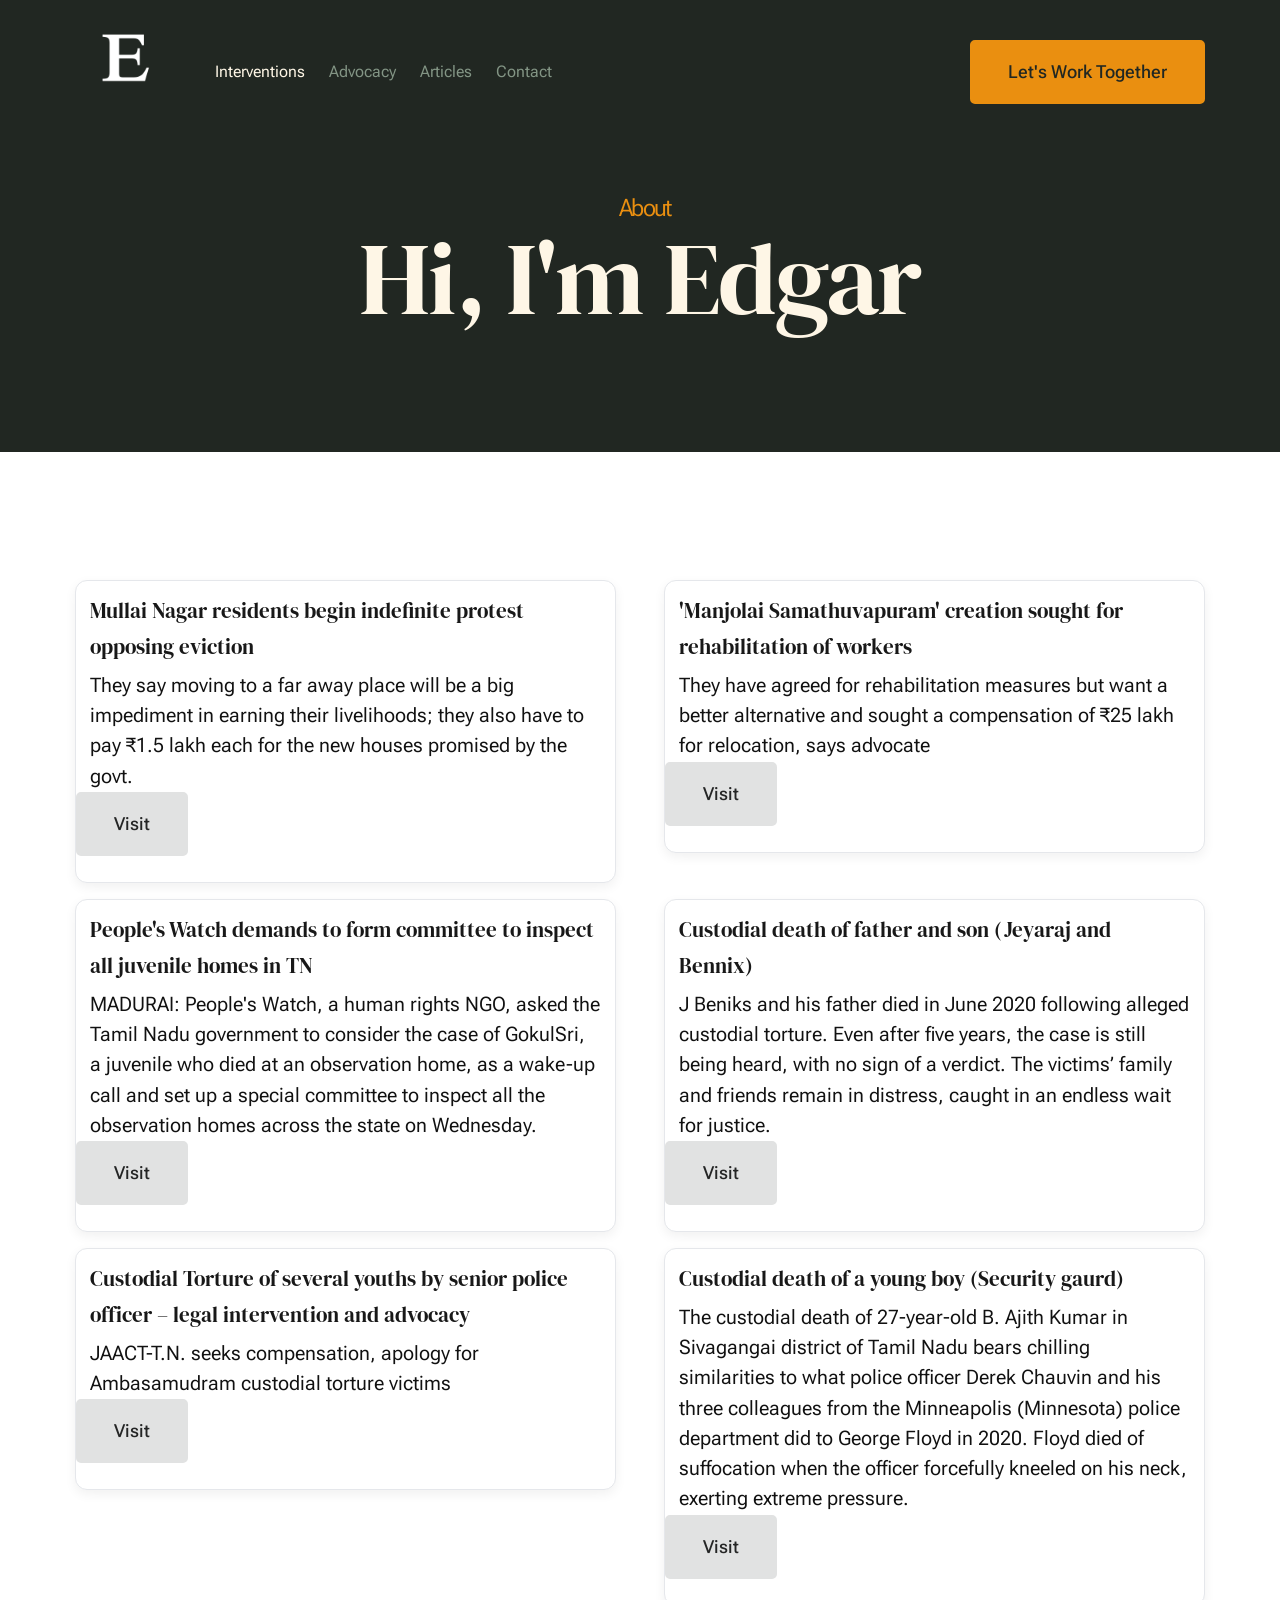
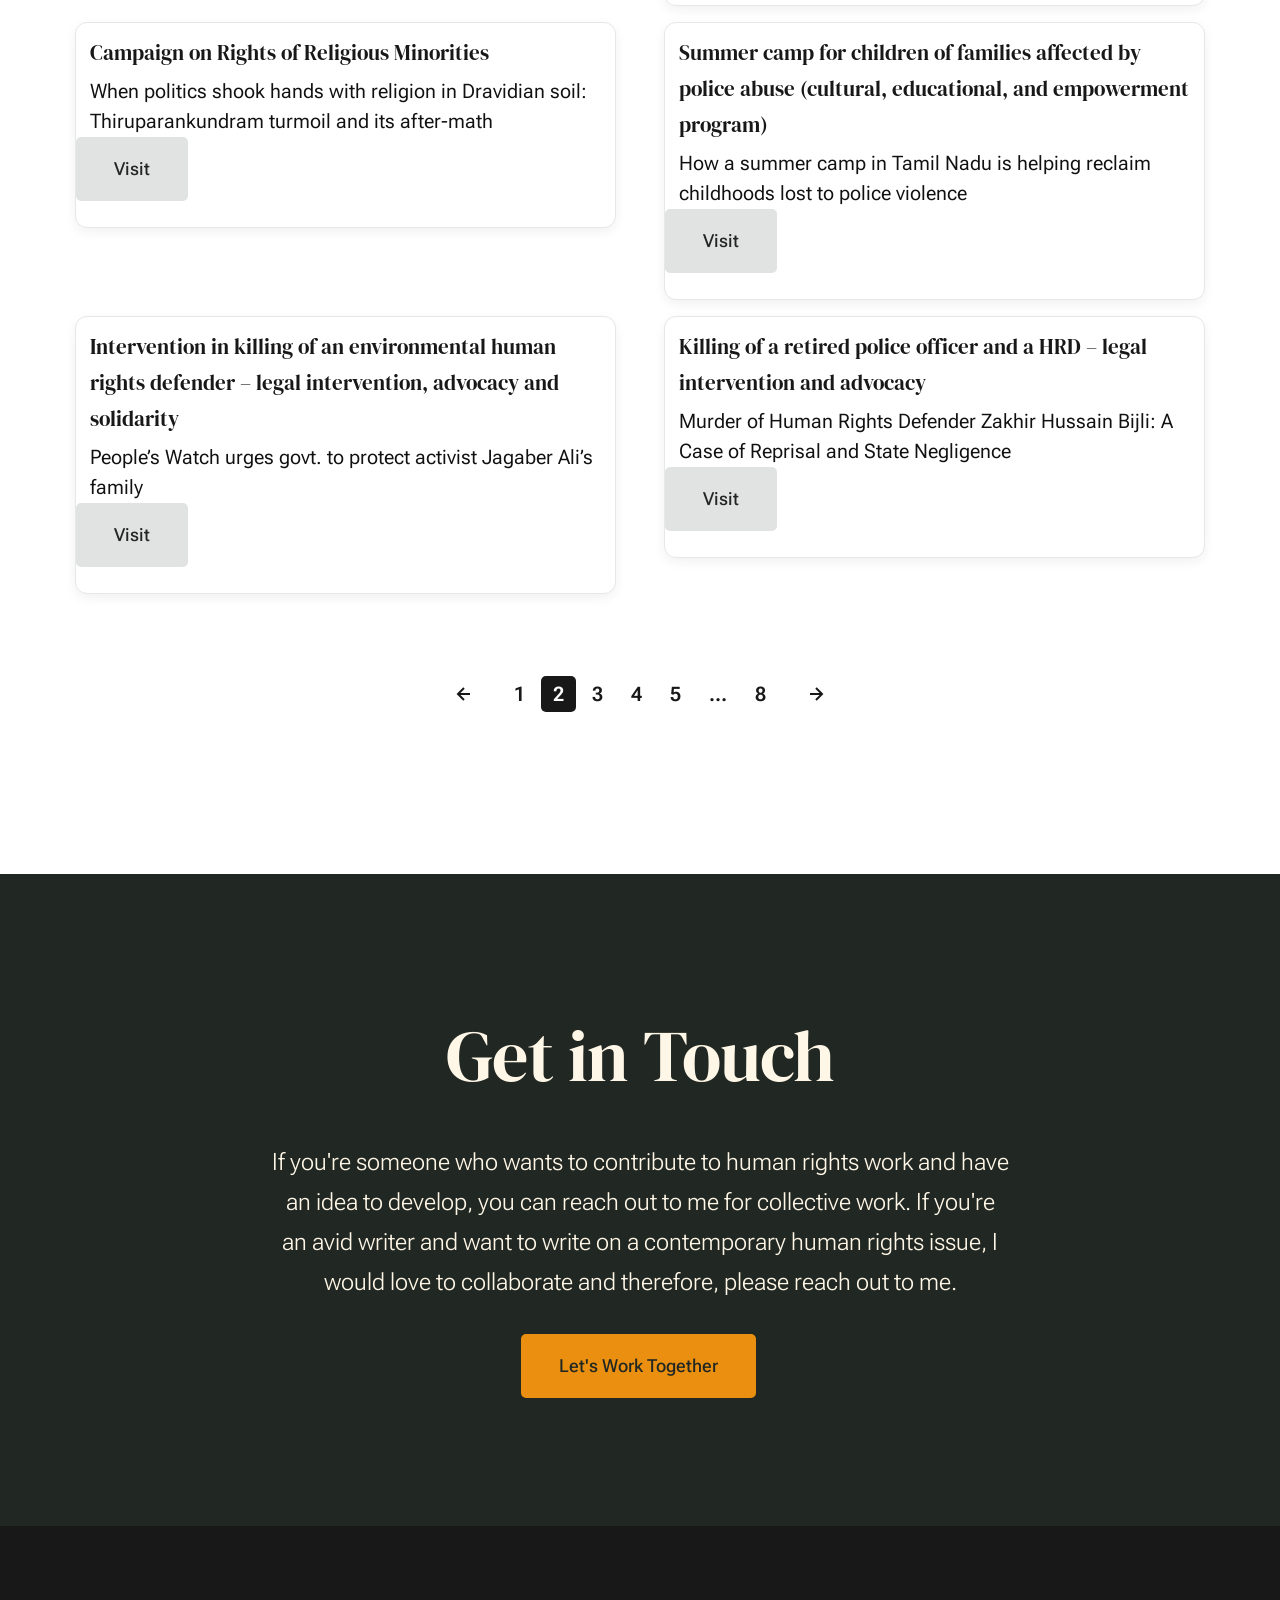
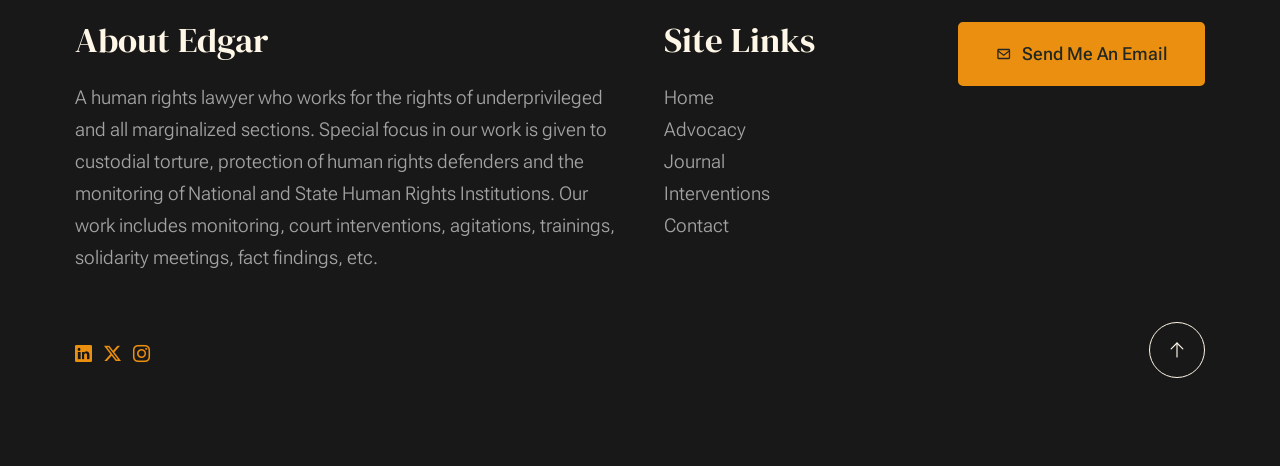
==== commit 95eeb182: "Update about.html" ====
--- a/about.html
+++ b/about.html
@@ -1,12 +1,13 @@
 <!DOCTYPE html>
-<html lang="en" class="no-js" >
+<html lang="en" class="no-js">
+
 <head>
 
     <!--- basic page needs
     ================================================== -->
     <meta charset="utf-8">
     <meta name="viewport" content="width=device-width, initial-scale=1">
-    <title>About - Monica</title>
+    <title>About - Edgar</title>
 
     <script>
         document.documentElement.classList.remove('no-js');
@@ -24,7 +25,7 @@
     <link rel="icon" type="image/png" sizes="32x32" href="favicon-32x32.png">
     <link rel="icon" type="image/png" sizes="16x16" href="favicon-16x16.png">
     <link rel="manifest" href="site.webmanifest">
-
+    <link rel="stylesheet" href="https://cdn.jsdelivr.net/npm/bootstrap-icons@1/font/bootstrap-icons.min.css">
 </head>
 
 
@@ -56,7 +57,7 @@
                 <div class="s-header__block">
                     <div class="s-header__logo">
                         <a class="logo" href="index.html">
-                            <img src="images/logo.svg" alt="Homepage">
+                            <img src="Edgar_logo.png" alt="Homepage">
                         </a>
                     </div>
 
@@ -64,18 +65,18 @@
                 </div> <!-- end s-header__block -->
 
                 <nav class="s-header__nav">
-    
+
                     <ul class="s-header__menu-links">
-                        <li class="current"><a href="about.html">About</a></li>
-                        <li><a href="services.html">Services</a></li>
+                        <li class="current"><a href="about.html">Interventions</a></li>
+                        <li><a href="services.html">Advocacy</a></li>
                         <li><a href="blog.html">Articles</a></li>
                         <li><a href="contact.html">Contact</a></li>
                     </ul> <!-- s-header__menu-links -->
 
                     <div class="s-header__contact">
-                        <a href="contact.html" class="btn btn--primary s-header__contact-btn">Let's Work Together</a>                        
+                        <a href="contact.html" class="btn btn--primary s-header__contact-btn">Let's Work Together</a>
                     </div> <!-- s-header__contact -->
-    
+
                 </nav> <!-- end s-header__nav -->
 
             </div> <!-- end s-header__inner -->
@@ -85,219 +86,246 @@
 
         <!-- # site main content
         ================================================== -->
+
+
+
+
+
+
         <section id="content" class="s-content">
 
-               <section class="s-pageheader pageheader">
-                    <div class="row">
-                        <div class="column xl-12">
-                            <h1 class="page-title">
-                                <span class="page-title__small-type text-pretitle">About</span>
-                                Hi, I'm Monica
-                            </h1>
-                            
-                        </div>
+            <section class="s-pageheader pageheader">
+                <div class="row">
+                    <div class="column xl-12">
+                        <h1 class="page-title">
+                            <span class="page-title__small-type text-pretitle">About</span>
+                            Hi, I'm Edgar
+                        </h1>
+
                     </div>
-               </section> <!-- end pageheader --> 
-
-               <section class="s-pagecontent pagecontent">
-
-                    <div class="row pageintro">
-                        <div class="column xl-6 lg-12">
-                            <h2 class="text-display-title">Some inspiring words to describe yourself</h2>
-                        </div>
-                        <div class="column xl-6 lg-12 u-flexitem-x-right">
-                            <p class="lead">
-                            Lorem ipsum dolor sit amet consectetur, adipisicing elit. Alias eos quas blanditiis, quos sint nostrum fugit aperiam 
-                            inventore optio itaque molestias corporis, ipsa tenetur eligendi nihil iste porro, natus culpa consequuntur? Maxime, 
-                            corporis tempore. Sed tenetur veritatis velit recusandae eum, molestiae voluptate ducimus laudantium esse illo 
-                            doloribus atque eligendi deleniti iusto. 
-                            </p>
-                        </div>                       
-                    </div> <!-- end pageintro -->   
-                    
-                    <div class="row pagemedia">
-                        <d class="column xl-12">
-                            <figure class="page-media">                                
-                                <img src="images/thumbs/about/about-1200.jpg" 
-                                     srcset="images/thumbs/about/about-2400.jpg 2400w, 
-                                             images/thumbs/about/about-1200.jpg 1200w, 
-                                             images/thumbs/about/about-600.jpg 600w" sizes="(max-width: 2400px) 100vw, 2400px" alt="">
-                            </figure>
-                        </d>
-                    </div> <!-- end pagemedia -->
-
-                    <div class="row width-narrower pagemain">
-                        <div class="column xl-12"> 
-
-                            <h2>How I Got Here</h2>
-                            <p>
-                            Eaque temporibus culpa perferendis expedita assumenda mollitia magnam. Lorem ipsum dolor sit amet consectetur adipisicing elit
-                            facilis voluptates voluptatum animi numquam quas ea praesentium quaerat maxime sunt odit inventore itaque est et autem sequi nulla. 
-                            Distinctio obcaecati nesciunt asperiores dolorum tenetur voluptates, nemo alias doloremque. Quos cumque ipsum laudantium odio vero 
-                            aut odit nostrum aliquam? Nostrum in facilis, minus fuga quasi voluptas explicabo possimus incidunt, expedita tempora eius rem nobis sequi. 
-                            Doloribus esse sint suscipit quam nisi blanditiis voluptate explicabo.
-                            </p>
-
-                            <h2 class="u-add-bottom">My Values & Beliefs</h2>
-
-                            <div class="grid-list-items list-items">
-                                <div class="grid-list-items__item list-items__item u-remove-bottom">
-                                    <div class="list-items__item-header">
-                                        <h6 class="list-items__item-small-title">Consectetur</h6>
-                                    </div>
-                                    <p>
-                                    Lorem ipsum dolor sit amet consectetur adipisicing elit. Mollitia accusamus consectetur adipisicing elit excepturi corrupti 
-                                    nam quae exercitationem cupiditate, provident ipsa delectus vero possimus reprehenderit quas ut officiis tempora voluptatum 
-                                    quibusdam consectetur commodi.
-                                    </p>
-                                </div>
-                                <div class="grid-list-items__item list-items__item u-remove-bottom">
-                                    <div class="list-items__item-header">
-                                        <h6 class="list-items__item-small-title">Adipisicing</h6>
-                                    </div>
-                                    <p> 
-                                    Molestias, autem impedit culpa dolores excepturi, quidem unde ducimus, rerum commodi deserunt earum, minus voluptatum.
-                                    Lorem ipsum dolor sit amet consectetur, adipisicing elit. Saepe doloremque provident quas quae exercitationem laboriosam.
-                                    </p>
-                                </div>
-                                <div class="grid-list-items__item list-items__item u-remove-bottom">
-                                    <div class="list-items__item-header">
-                                        <h6 class="list-items__item-small-title">Doloremque</h6>
-                                    </div>
-                                    <p>
-                                    Mollitia accusamus consectetur. Lorem ipsum dolor sit amet consectetur adipisicing elit. Adipisicing elit excepturi corrupti 
-                                    nam quae exercitationem cupiditate, provident ipsa delectus vero possimus reprehenderit quas ut officiis tempora voluptatum 
-                                    quibusdam consectetur commodi!
-                                    </p>
-                                </div>
-                                <div class="grid-list-items__item list-items__item u-remove-bottom">
-                                    <div class="list-items__item-header">
-                                        <h6 class="list-items__item-small-title">Assumenda</h6>
-                                    </div>
-                                    <p>
-                                    Lorem ipsum dolor sit amet consectetur, adipisicing elit. Saepe doloremque provident quas quae exercitationem laboriosam. 
-                                    Molestias, autem? Impedit culpa dolores excepturi, quidem unde ducimus, rerum commodi deserunt earum, minus voluptatum?
-                                    </p>
-                                </div>
-                            </div> <!--grid-list-items -->
-
-                            <h2>Why Work With Me</h2>
-                            <p>
-                            Lorem ipsum dolor sit amet consectetur adipisicing elit. Eaque temporibus culpa perferendis expedita assumenda mollitia magnam, 
-                            facilis voluptates voluptatum animi numquam quas ea praesentium quaerat maxime sunt odit inventore itaque est et autem sequi nulla. 
-                            Distinctio obcaecati nesciunt asperiores dolorum tenetur voluptates, nemo alias doloremque. Quos cumque ipsum laudantium odio vero aut 
-                            odit nostrum aliquam? Nostrum in facilis, minus fuga quasi voluptas explicabo possimus incidunt, expedita tempora eius rem nobis sequi. 
-                            Doloribus esse sint suscipit quam nisi blanditiis voluptate explicabo.
-                            </p>
-
-                            <p>
-                            Quibusdam quis autem voluptatibus earum vel ex error ea magni. Rerum quam quos. Aut asperiores sit mollitia. Rem neque et voluptatem 
-                            eos quia sed eligendi et. Eaque velit eligendi ut magnam. Cumque ducimus laborum doloribus facere maxime vel earum quidem enim suscipit. 
-                            Numquam, corporis accusamus commodi saepe nostrum nesciunt nisi rem necessitatibus unde laboriosam molestias, quam ipsa voluptatum sed 
-                            ex cumque facilis assumenda maiores tempore reiciendis enim accusantium?
-                            </p>                   
-
-                            <h2>A Few More Words About Myself</h2>
-                            <p>
-                            Lorem ipsum dolor sit amet consectetur adipisicing elit. Et assumenda debitis aut quidem ad voluptates quibusdam soluta temporibus, 
-                            eveniet nobis tempore sunt, provident sapiente accusamus dignissimos voluptatum fugiat nulla dicta nihil molestiae aspernatur error in. 
-                            Ut quo porro voluptatum delectus asperiores culpa non cum facere minima nesciunt assumenda, praesentium reprehenderit accusamus, quam 
-                            repellat nobis nemo? Ut magnam unde culpa pariatur possimus sunt fugiat ea maxime praesentium eaque quo odio sed eligendi harum dolor, 
-                            repellendus reprehenderit facere nihil quam. Saepe, magni.
-                            </p>
-
-                        </div> <!-- end grid-block-->
-                    </div> <!-- end pagemain -->
-
-               </section> <!-- pagecontent -->
-
-               <section class="s-testimonials">
-
-                    <div class="s-testimonials__header row row-x-center text-center">
-                        <div class="column xl-8 lg-12">
-        
-                            <p class="text-pretitle">
-                            Testimonials
-                            </p>
-                            <h3>
-                            Reviews From Real Clients
-                            </h3>                        
-        
-                        </div>
-                    </div> <!--end s-testimonials__header -->
-
-                    <div class="row s-testimonials__content">
-                        <div class="column xl-12 testimonials">
-
-                            <div class="swiper-container testimonials__slider page-slider">
-
-                                <div class="swiper-wrapper">
-                                    <div class="testimonials__slide swiper-slide">
-                                        <p>
-                                        Molestiae incidunt consequatur quis ipsa autem nam sit enim magni. Voluptas tempore rem. 
-                                        Explicabo a quaerat sint autem dolore ducimus ut consequatur neque. Nisi dolores quaerat fuga rem nihil nostrum.
-                                        Laudantium quia consequatur molestias.
-                                        </p>
-                                        <div class="testimonials__author">
-                                            <img src="images/avatars/user-01.jpg" alt="Author image" class="testimonials__avatar">
-                                            <cite class="testimonials__cite">
-                                                <strong>John Rockefeller</strong>
-                                                <span>Standard Oil Co.</span>
-                                            </cite>
-                                        </div>
-                                    </div>
-                                    <div class="testimonials__slide swiper-slide">
-                                        <p>
-                                        Voluptas tempore rem. Molestiae incidunt consequatur quis ipsa autem nam sit enim magni. 
-                                        Explicabo a quaerat sint autem dolore ducimus ut consequatur neque. Nisi dolores quaerat fuga rem nihil nostrum.
-                                        Laudantium quia consequatur molestias.
-                                        </p>
-                                        <div class="testimonials__author">
-                                            <img src="images/avatars/user-04.jpg" alt="Author image" class="testimonials__avatar">
-                                            <cite class="testimonials__cite">
-                                                <strong>Andrew Carnegie</strong>
-                                                <span>Carnegie Steel Co.</span>
-                                            </cite>
-                                        </div>
-                                    </div>
-                                    <div class="testimonials__slide swiper-slide">
-                                        <p>
-                                        Nisi dolores quaerat fuga rem nihil nostrum. Molestiae incidunt consequatur quis ipsa autem nam sit enim magni. 
-                                        Voluptas tempore rem. Explicabo a quaerat sint autem dolore ducimus ut consequatur neque. 
-                                        Laudantium quia consequatur molestias.
-                                        </p>
-                                        <div class="testimonials__author">
-                                            <img src="images/avatars/user-06.jpg" alt="Author image" class="testimonials__avatar">
-                                            <cite class="testimonials__cite">
-                                                <strong>Henry Ford</strong>
-                                                <span>Ford Motor Co.</span>
-                                            </cite>
-                                        </div>
-                                    </div>
-                                    <div class="testimonials__slide swiper-slide">
-                                        <p>
-                                        Molestiae incidunt consequatur quis ipsa autem nam sit enim magni. Voluptas tempore rem. 
-                                        Explicabo a quaerat sint autem dolore ducimus ut consequatur neque. Nisi dolores quaerat fuga rem nihil nostrum.
-                                        Laudantium quia consequatur molestias.
-                                        </p>
-                                        <div class="testimonials__author">
-                                            <img src="images/avatars/user-02.jpg" alt="Author image" class="testimonials__avatar">
-                                            <cite class="testimonials__cite">
-                                                <strong>John Morgan</strong>
-                                                <span>JP Morgan & Co.</span>
-                                            </cite>
-                                        </div>
-                                    </div> 
-                                </div> <!-- end swiper-wrapper --> 
-
-                                <div class="swiper-pagination"></div>
-
-                            </div> <!--end testimonials__slider --> 
-
-                        </div> <!-- testimonials -->
-                    </div> <!--end s-testimonials__content -->
-
-               </section> <!-- end s-testimonials -->
+                </div>
+            </section> <!-- end pageheader -->
+
+            <section class="s-pagecontent pagecontent">
+
+
+
+
+                <div class="row">
+                    <div class="column xl-12 grid-block">
+
+
+
+
+
+
+                        <!-- <div class="grid-full">         -->
+                        <div class="grid-full grid-list-items">
+
+
+
+
+
+                            <div class="grid-list-items__item list-items__item">
+                                <div class="simple-card">
+
+                                    <h3 class="simple-card__title">Mullai Nagar residents begin indefinite protest
+                                        opposing
+                                        eviction</h3>
+                                    <p class="simple-card__desc">
+                                        They say moving to a far away place will be a big impediment in earning their
+                                        livelihoods; they also have to pay ₹1.5 lakh each for the new houses promised by
+                                        the govt.
+                                    </p>
+                                    <a href="https://www.thehindu.com/news/cities/Madurai/mullai-nagar-residents-begin-indefinite-protest-opposing-eviction/article68859755.ece"
+                                        class="btn btn-primar ">Visit</a>
+                                </div>
+                            </div>
+
+
+                            <div class="grid-list-items__item list-items__item">
+                                <div class="simple-card">
+
+                                    <h3 class="simple-card__title">'Manjolai Samathuvapuram' creation
+                                        sought for rehabilitation of workers</h3>
+                                    <p class="simple-card__desc">
+                                        They have agreed for rehabilitation measures but want a better alternative and
+                                        sought a compensation of ₹25 lakh for relocation, says advocate
+                                    </p>
+                                    <a href="https://www.peopleswatch.org/sites/default/files/reports/media/2025.04.27%20The%20Hindu.pdf"
+                                        class="btn btn-primar ">Visit</a>
+                                </div>
+                            </div>
+
+                            <div class="grid-list-items__item list-items__item">
+                                <div class="simple-card">
+
+                                    <h3 class="simple-card__title">People's Watch demands to form committee to inspect
+                                        all juvenile homes in TN</h3>
+                                    <p class="simple-card__desc">
+                                        MADURAI: People's Watch, a human rights NGO, asked the Tamil Nadu government to
+                                        consider the case of GokulSri, a juvenile who died at an observation home, as a
+                                        wake-up call and set up a special committee to inspect all the observation homes
+                                        across the state on Wednesday.
+                                    </p>
+                                    <a href="https://www.newindianexpress.com/states/tamil-nadu/2023/Jan/18/peoples-watch-demands-to-form-committee-to-inspect-all-juvenile-homes-in-tn-2539106.html"
+                                        class="btn btn-primar ">Visit</a>
+                                </div>
+                            </div>
+
+                            <div class="grid-list-items__item list-items__item">
+                                <div class="simple-card">
+
+                                    <h3 class="simple-card__title">Custodial death of father and son (Jeyaraj and
+                                        Bennix)</h3>
+                                    <p class="simple-card__desc">
+                                        J Beniks and his father died in June 2020 following alleged custodial torture.
+                                        Even after five years, the case is still being heard, with no sign of a verdict.
+                                        The victims’
+                                        family and friends remain in distress, caught in an endless wait for justice.
+
+                                    </p>
+                                    <a href="https://www.peopleswatch.org/sites/default/files/reports/media/2025.06.23%20South%20First.pdf"
+                                        class="btn btn-primar ">Visit</a>
+                                </div>
+                            </div>
+
+
+                            <div class="grid-list-items__item list-items__item">
+                                <div class="simple-card">
+
+                                    <h3 class="simple-card__title">Custodial Torture of several youths by senior police
+                                        officer – legal intervention and advocacy</h3>
+                                    <p class="simple-card__desc">
+                                        JAACT-T.N. seeks compensation, apology for
+                                        Ambasamudram custodial torture victims
+                                    </p>
+                                    <a href="https://www.peopleswatch.org/media/peoples-watch-media/jaact-tn-seeks-compensation-apology-ambasamudram-custodial-torture-victims"
+                                        class="btn btn-primar ">Visit</a>
+                                </div>
+                            </div>
+
+
+
+                            <div class="grid-list-items__item list-items__item">
+                                <div class="simple-card">
+
+                                    <h3 class="simple-card__title">Custodial death of a young boy (Security gaurd)</h3>
+                                    <p class="simple-card__desc">
+                                        The custodial death of 27-year-old B. Ajith Kumar in Sivagangai district of
+                                        Tamil Nadu bears chilling similarities to what police officer Derek Chauvin and
+                                        his three colleagues from the Minneapolis (Minnesota) police department did to
+                                        George Floyd in 2020. Floyd died of suffocation when the officer forcefully
+                                        kneeled on his neck, exerting extreme pressure.
+                                    </p>
+                                    <a href="https://peopleswatch.org/media/peoples-watch-media/how-many-more-ajith-kumars"
+                                        class="btn btn-primar ">Visit</a>
+                                </div>
+                            </div>
+
+
+                            <div class="grid-list-items__item list-items__item">
+                                <div class="simple-card">
+
+                                    <h3 class="simple-card__title">Campaign on Rights of Religious Minorities</h3>
+                                    <p class="simple-card__desc">
+                                        When politics shook hands with religion in Dravidian soil: Thiruparankundram
+                                        turmoil and its after-math
+                                    </p>
+                                    <a href="https://maktoobmedia.com/opinion/when-politics-shook-hands-with-religion-in-dravidian-soil-thiruparankundram-turmoil-and-its-after-math/"
+                                        class="btn btn-primar ">Visit</a>
+                                </div>
+                            </div>
+
+
+
+                            <div class="grid-list-items__item list-items__item">
+                                <div class="simple-card">
+
+                                    <h3 class="simple-card__title">Summer camp for children of families affected by
+                                        police abuse (cultural, educational, and empowerment program)</h3>
+                                    <p class="simple-card__desc">
+                                        How a summer camp in Tamil Nadu is helping reclaim childhoods lost to police
+                                        violence
+                                    </p>
+                                    <a href="https://www.thenewsminute.com/tamil-nadu/how-a-summer-camp-in-tamil-nadu-is-helping-reclaim-childhoods-lost-to-police-violence"
+                                        class="btn btn-primar ">Visit</a>
+                                </div>
+                            </div>
+
+                            <div class="grid-list-items__item list-items__item">
+                                <div class="simple-card">
+
+                                    <h3 class="simple-card__title">Intervention in killing of an environmental human
+                                        rights defender – legal intervention, advocacy and solidarity</h3>
+                                    <p class="simple-card__desc">
+                                        People’s Watch urges govt. to protect activist Jagaber Ali’s family
+                                    </p>
+                                    <a href="https://www.thehindu.com/news/cities/Madurai/peoples-watch-urges-govt-to-protect-activist-jagaber-alis-family/article69140168.ece"
+                                        class="btn btn-primar ">Visit</a>
+                                </div>
+                            </div>
+
+
+                            <div class="grid-list-items__item list-items__item">
+                                <div class="simple-card">
+
+                                    <h3 class="simple-card__title">Killing of a retired police officer and a HRD – legal
+                                        intervention and advocacy</h3>
+                                    <p class="simple-card__desc">
+                                        Murder of Human Rights Defender Zakhir Hussain Bijli: A Case of Reprisal and
+                                        State Negligence
+                                    </p>
+                                    <a href="https://hrdaindia.org/murder-of-human-rights-defender-zakhir-hussain-bijli-a-case-of-reprisal-and-state-negligence"
+                                        class="btn btn-primar ">Visit</a>
+                                </div>
+                            </div>
+
+
+
+
+                        </div> <!-- grid-list-items -->
+                        <!-- </div>     -->
+
+                    </div> <!-- end grid-block-->
+                </div> <!-- end row -->
+
+                <!-- pagination -->
+                <div class="row navigation pagination">
+                    <div class="column xl-12">
+                        <nav class="pgn">
+                            <ul>
+                                <li>
+                                    <a class="pgn__prev" href="#0">
+                                        <svg xmlns="http://www.w3.org/2000/svg" width="24" height="24"
+                                            viewBox="0 0 24 24">
+                                            <path
+                                                d="M12.707 17.293L8.414 13H18v-2H8.414l4.293-4.293-1.414-1.414L4.586 12l6.707 6.707z" />
+                                        </svg>
+                                    </a>
+                                </li>
+                                <li><a class="pgn__num" href="#0">1</a></li>
+                                <li><span class="pgn__num current">2</span></li>
+                                <li><a class="pgn__num" href="#0">3</a></li>
+                                <li><a class="pgn__num" href="#0">4</a></li>
+                                <li><a class="pgn__num" href="#0">5</a></li>
+                                <li><span class="pgn__num dots">…</span></li>
+                                <li><a class="pgn__num" href="#0">8</a></li>
+                                <li>
+                                    <a class="pgn__next" href="#0">
+                                        <svg xmlns="http://www.w3.org/2000/svg" width="24" height="24"
+                                            viewBox="0 0 24 24">
+                                            <path
+                                                d="M11.293 17.293l1.414 1.414L19.414 12l-6.707-6.707-1.414 1.414L15.586 11H6v2h9.586z" />
+                                        </svg>
+                                    </a>
+                                </li>
+                            </ul>
+                        </nav>
+                    </div> <!-- end column -->
+                </div> <!-- end pagination -->
+
+            </section>
 
         </section> <!-- s-content-->
 
@@ -310,10 +338,13 @@
 
                     <div class="s-cta__content">
                         <h2 class="text-display-title">
-                        Get started with a consultation today.
+                            Get in Touch
                         </h2>
                         <p class="lead">
-                        Lorem ipsum dolor sit, amet consectetur adipisicing elit. Quis rem, esse doloribus sint eaque at debitis enim vitae minus expedita ratione dignissimos sit nostrum optio sequi. Ipsa at beatae quam.
+                            If you're someone who wants to contribute to human rights work and have an idea to develop,
+                            you can reach out to me for collective work. If you're an avid writer and want to write on a
+                            contemporary human rights issue, I would love to collaborate and therefore, please reach out
+                            to me.
                         </p>
                         <a href="contact.html" class="btn btn--primary">Let's Work Together</a>
                     </div>
@@ -328,89 +359,90 @@
         ================================================== -->
         <footer class="s-footer">
             <div class="row s-footer__content">
-                <div class="column xl-6 lg-6 md-12 s-footer__block s-footer__about">                    
-                    <h3>About Monica</h3>
+                <div class="column xl-6 lg-6 md-12 s-footer__block s-footer__about">
+                    <h3>About Edgar</h3>
                     <p>
-                    Lorem ipsum dolor sit amet consectetur adipisicing elit. Voluptas illum quasi facere libero, 
-                    fugiat laboriosam possimus reprehenderit eveniet vero voluptatum fugit ad quis veritatis suscipit beatae 
-                    incidunt perferendis tempore earum hic repellendus quisquam recusandae ipsa id esse. Nobis, aut deleniti.
-                    Lorem ipsum dolor sit amet consectetur, adipisicing elit. Facere ratione dignissimos.
-                    </p>               
-                </div>                
+                        A human rights lawyer who works for the rights of underprivileged and all marginalized sections.
+                        Special focus in our work is given to custodial torture, protection of human rights defenders
+                        and the monitoring of National and State Human Rights Institutions. Our work includes
+                        monitoring, court interventions, agitations, trainings, solidarity meetings, fact findings, etc.
+                    </p>
+                </div>
                 <div class="column xl-3 lg-6 md-12 s-footer__block s-footer__site-links">
                     <h3>Site Links</h3>
                     <ul class="link-list">
                         <li><a href="index.html">Home</a></li>
-                        <li><a href="services.html">Services</a></li>
+                        <li><a href="services.html">Advocacy</a></li>
                         <li><a href="blog.html">Journal</a></li>
-                        <li><a href="about.html">About</a></li>
+                        <li><a href="about.html">Interventions</a></li>
                         <li><a href="contact.html">Contact</a></li>
-                        <li><a href="https://www.dreamhost.com/r.cgi?287326">DreamHost</a></li>
+
                     </ul>
                 </div>
                 <div class="column xl-3 lg-6 md-12 tab-12 s-footer__block s-footer__newsletter">
-                    <h3>Newsletter</h3>
-
-                    <p>
-                    Lorem ipsum dolor sit amet consectetur, adipisicing elit. Facere ratione dignissimos.
-                    </p>
-
-                    <div class="subscribe-form">
-                        <form id="mc-form" class="mc-form">
-                            <input type="email" name="EMAIL" id="mce-EMAIL" class="u-fullwidth text-center" placeholder="Your Email Address" title="The domain portion of the email address is invalid (the portion after the @)." pattern="^([^\x00-\x20\x22\x28\x29\x2c\x2e\x3a-\x3c\x3e\x40\x5b-\x5d\x7f-\xff]+|\x22([^\x0d\x22\x5c\x80-\xff]|\x5c[\x00-\x7f])*\x22)(\x2e([^\x00-\x20\x22\x28\x29\x2c\x2e\x3a-\x3c\x3e\x40\x5b-\x5d\x7f-\xff]+|\x22([^\x0d\x22\x5c\x80-\xff]|\x5c[\x00-\x7f])*\x22))*\x40([^\x00-\x20\x22\x28\x29\x2c\x2e\x3a-\x3c\x3e\x40\x5b-\x5d\x7f-\xff]+|\x5b([^\x0d\x5b-\x5d\x80-\xff]|\x5c[\x00-\x7f])*\x5d)(\x2e([^\x00-\x20\x22\x28\x29\x2c\x2e\x3a-\x3c\x3e\x40\x5b-\x5d\x7f-\xff]+|\x5b([^\x0d\x5b-\x5d\x80-\xff]|\x5c[\x00-\x7f])*\x5d))*(\.\w{2,})+$" required>
-                            <input type="submit" name="subscribe" value="Subscribe" class="btn btn--primary btn--small u-fullwidth">
-                            <!-- <div style="position: absolute; left: -5000px;" aria-hidden="true"><input type="text" name="b_cdb7b577e41181934ed6a6a44_9a91cfe7b3" tabindex="-1" value=""></div> -->
-                            <div class="mc-status"></div>
-                        </form>
-                    </div>
-                </div>
-            </div>    
-            
+
+
+
+
+                    <a href="mailto:edgar@pwtn.org" class="btn btn--primary u-fullwidth contact-btn">
+                        <svg xmlns="http://www.w3.org/2000/svg" width="24" height="24" viewBox="0 0 24 24"
+                            style="fill: rgba(0, 0, 0, 1);transform: ;msFilter:;">
+                            <path
+                                d="M20 4H4c-1.103 0-2 .897-2 2v12c0 1.103.897 2 2 2h16c1.103 0 2-.897 2-2V6c0-1.103-.897-2-2-2zm0 2v.511l-8 6.223-8-6.222V6h16zM4 18V9.044l7.386 5.745a.994.994 0 0 0 1.228 0L20 9.044 20.002 18H4z">
+                            </path>
+                        </svg>
+                        Send Me An Email
+                    </a>
+
+
+                </div>
+            </div>
+
             <div class="row s-footer__bottom">
                 <div class="column xl-6 lg-12">
                     <ul class="s-footer__social social-list">
                         <li>
-                            <a href="#0">
-                                <svg xmlns="http://www.w3.org/2000/svg" width="24" height="24" viewBox="0 0 24 24" style="fill:rgba(0, 0, 0, 1);transform:;-ms-filter:"><path d="M20,3H4C3.447,3,3,3.448,3,4v16c0,0.552,0.447,1,1,1h8.615v-6.96h-2.338v-2.725h2.338v-2c0-2.325,1.42-3.592,3.5-3.592 c0.699-0.002,1.399,0.034,2.095,0.107v2.42h-1.435c-1.128,0-1.348,0.538-1.348,1.325v1.735h2.697l-0.35,2.725h-2.348V21H20 c0.553,0,1-0.448,1-1V4C21,3.448,20.553,3,20,3z"></path></svg>
-                                <span class="u-screen-reader-text">Facebook</span>
-                            </a>
-                        </li>
+                                <a
+                                    href="https://www.linkedin.com/in/edgarhumanize?utm_source=share&utm_campaign=share_via&utm_content=profile&utm_medium=android_app">
+                                    <i class="bi bi-linkedin" aria-hidden="true"></i>
+                                    <span class="u-screen-reader-text">Linkedin</span>
+                                </a>
+                            </li>
+                            <li>
+                                <a href="https://x.com/Edgar_k2000?t=UGSVrvuaHYvtocIF7wQYoQ&s=08">
+                                    <i class="bi bi-twitter-x" aria-hidden="true"></i>
+                                    <span class="u-screen-reader-text">Twitter</span>
+                                </a>
+                            </li>
+                            <li>
+                                <a
+                                    href="https://www.instagram.com/edgar__kaiser?utm_source=qr&igsh=MW0xZGRlcDZzZmNhMw==">
+                                    <i class="bi bi-instagram" aria-hidden="true"></i>
+                                    <span class="u-screen-reader-text">Instagram</span>
+                                </a>
+                            </li>
                         <li>
-                            <a href="#0">
-                                <svg xmlns="http://www.w3.org/2000/svg" width="24" height="24" viewBox="0 0 24 24" style="fill:rgba(0, 0, 0, 1);transform:;-ms-filter:"><path d="M19.633,7.997c0.013,0.175,0.013,0.349,0.013,0.523c0,5.325-4.053,11.461-11.46,11.461c-2.282,0-4.402-0.661-6.186-1.809 c0.324,0.037,0.636,0.05,0.973,0.05c1.883,0,3.616-0.636,5.001-1.721c-1.771-0.037-3.255-1.197-3.767-2.793 c0.249,0.037,0.499,0.062,0.761,0.062c0.361,0,0.724-0.05,1.061-0.137c-1.847-0.374-3.23-1.995-3.23-3.953v-0.05 c0.537,0.299,1.16,0.486,1.82,0.511C3.534,9.419,2.823,8.184,2.823,6.787c0-0.748,0.199-1.434,0.548-2.032 c1.983,2.443,4.964,4.04,8.306,4.215c-0.062-0.3-0.1-0.611-0.1-0.923c0-2.22,1.796-4.028,4.028-4.028 c1.16,0,2.207,0.486,2.943,1.272c0.91-0.175,1.782-0.512,2.556-0.973c-0.299,0.935-0.936,1.721-1.771,2.22 c0.811-0.088,1.597-0.312,2.319-0.624C21.104,6.712,20.419,7.423,19.633,7.997z"></path></svg>
-                                <span class="u-screen-reader-text">Twitter</span>
-                            </a>
-                        </li>
-                        <li>
-                            <a href="#0">
-                                <svg xmlns="http://www.w3.org/2000/svg" width="24" height="24" viewBox="0 0 24 24" style="fill:rgba(0, 0, 0, 1);transform:;-ms-filter:"><path d="M11.999,7.377c-2.554,0-4.623,2.07-4.623,4.623c0,2.554,2.069,4.624,4.623,4.624c2.552,0,4.623-2.07,4.623-4.624 C16.622,9.447,14.551,7.377,11.999,7.377L11.999,7.377z M11.999,15.004c-1.659,0-3.004-1.345-3.004-3.003 c0-1.659,1.345-3.003,3.004-3.003s3.002,1.344,3.002,3.003C15.001,13.659,13.658,15.004,11.999,15.004L11.999,15.004z"></path><circle cx="16.806" cy="7.207" r="1.078"></circle><path d="M20.533,6.111c-0.469-1.209-1.424-2.165-2.633-2.632c-0.699-0.263-1.438-0.404-2.186-0.42 c-0.963-0.042-1.268-0.054-3.71-0.054s-2.755,0-3.71,0.054C7.548,3.074,6.809,3.215,6.11,3.479C4.9,3.946,3.945,4.902,3.477,6.111 c-0.263,0.7-0.404,1.438-0.419,2.186c-0.043,0.962-0.056,1.267-0.056,3.71c0,2.442,0,2.753,0.056,3.71 c0.015,0.748,0.156,1.486,0.419,2.187c0.469,1.208,1.424,2.164,2.634,2.632c0.696,0.272,1.435,0.426,2.185,0.45 c0.963,0.042,1.268,0.055,3.71,0.055s2.755,0,3.71-0.055c0.747-0.015,1.486-0.157,2.186-0.419c1.209-0.469,2.164-1.424,2.633-2.633 c0.263-0.7,0.404-1.438,0.419-2.186c0.043-0.962,0.056-1.267,0.056-3.71s0-2.753-0.056-3.71C20.941,7.57,20.801,6.819,20.533,6.111z M19.315,15.643c-0.007,0.576-0.111,1.147-0.311,1.688c-0.305,0.787-0.926,1.409-1.712,1.711c-0.535,0.199-1.099,0.303-1.67,0.311 c-0.95,0.044-1.218,0.055-3.654,0.055c-2.438,0-2.687,0-3.655-0.055c-0.569-0.007-1.135-0.112-1.669-0.311 c-0.789-0.301-1.414-0.923-1.719-1.711c-0.196-0.534-0.302-1.099-0.311-1.669c-0.043-0.95-0.053-1.218-0.053-3.654 c0-2.437,0-2.686,0.053-3.655c0.007-0.576,0.111-1.146,0.311-1.687c0.305-0.789,0.93-1.41,1.719-1.712 c0.534-0.198,1.1-0.303,1.669-0.311c0.951-0.043,1.218-0.055,3.655-0.055c2.437,0,2.687,0,3.654,0.055 c0.571,0.007,1.135,0.112,1.67,0.311c0.786,0.303,1.407,0.925,1.712,1.712c0.196,0.534,0.302,1.099,0.311,1.669 c0.043,0.951,0.054,1.218,0.054,3.655c0,2.436,0,2.698-0.043,3.654H19.315z"></path></svg>
-                                <span class="u-screen-reader-text">Instagram</span>
-                            </a>
-                        </li>
-                        <li>
-                            <a href="#0">
-                                <svg xmlns="http://www.w3.org/2000/svg" width="24" height="24" viewBox="0 0 24 24" style="fill: rgba(0, 0, 0, 1);transform: ;msFilter:;"><path d="M20.66 6.98a9.932 9.932 0 0 0-3.641-3.64C15.486 2.447 13.813 2 12 2s-3.486.447-5.02 1.34c-1.533.893-2.747 2.107-3.64 3.64S2 10.187 2 12s.446 3.487 1.34 5.02a9.924 9.924 0 0 0 3.641 3.64C8.514 21.553 10.187 22 12 22s3.486-.447 5.02-1.34a9.932 9.932 0 0 0 3.641-3.64C21.554 15.487 22 13.813 22 12s-.446-3.487-1.34-5.02zM12 3.66c2 0 3.772.64 5.32 1.919-.92 1.174-2.286 2.14-4.1 2.9-1.002-1.813-2.088-3.327-3.261-4.54A7.715 7.715 0 0 1 12 3.66zM5.51 6.8a8.116 8.116 0 0 1 2.711-2.22c1.212 1.201 2.325 2.7 3.34 4.5-2 .6-4.114.9-6.341.9-.573 0-1.006-.013-1.3-.04A8.549 8.549 0 0 1 5.51 6.8zM3.66 12c0-.054.003-.12.01-.2.007-.08.01-.146.01-.2.254.014.641.02 1.161.02 2.666 0 5.146-.367 7.439-1.1.187.373.381.793.58 1.26-1.32.293-2.674 1.006-4.061 2.14S6.4 16.247 5.76 17.5c-1.4-1.587-2.1-3.42-2.1-5.5zM12 20.34c-1.894 0-3.594-.587-5.101-1.759.601-1.187 1.524-2.322 2.771-3.401 1.246-1.08 2.483-1.753 3.71-2.02a29.441 29.441 0 0 1 1.56 6.62 8.166 8.166 0 0 1-2.94.56zm7.08-3.96a8.351 8.351 0 0 1-2.58 2.621c-.24-2.08-.7-4.107-1.379-6.081.932-.066 1.765-.1 2.5-.1.799 0 1.686.034 2.659.1a8.098 8.098 0 0 1-1.2 3.46zm-1.24-5c-1.16 0-2.233.047-3.22.14a27.053 27.053 0 0 0-.68-1.62c2.066-.906 3.532-2.006 4.399-3.3 1.2 1.414 1.854 3.027 1.96 4.84-.812-.04-1.632-.06-2.459-.06z"></path></svg>
+                            <!-- <a href="#0">
+                                <i class="bi bi-dribbble" aria-hidden="true"></i>
                                 <span class="u-screen-reader-text">Dribbble</span>
-                            </a>
+                            </a> -->
                         </li>
                     </ul> <!-- end s-footer__social -->
                 </div>
-                <div class="column xl-6 lg-12">
-                    <p class="ss-copyright">
-                        <span>© Copyright Monica 2022</span> 
-                        <span>Design by <a href="https://www.styleshout.com/">StyleShout</a> Distribution By <a href="https://themewagon.com">ThemeWagon</a></span>
-                    </p>
-                </div>
+
 
                 <div class="ss-go-top">
                     <a class="smoothscroll" title="Back to Top" href="#top">
-                        <svg xmlns="http://www.w3.org/2000/svg" viewBox="0 0 24 24" width="36" height="36" fill="none" stroke="#ffffff" stroke-width="1" stroke-linecap="round" stroke-linejoin="round">&lt;!--!  Atomicons Free 1.00 by @atisalab License - https://atomicons.com/license/ (Icons: CC BY 4.0) Copyright 2021 Atomicons --&gt;<polyline points="17 11 12 6 7 11"></polyline><line x1="12" y1="18" x2="12" y2="6"></line></svg>
+                        <svg xmlns="http://www.w3.org/2000/svg" viewBox="0 0 24 24" width="36" height="36" fill="none"
+                            stroke="#ffffff" stroke-width="1" stroke-linecap="round" stroke-linejoin="round">
+                            <polyline points="17 11 12 6 7 11"></polyline>
+                            <line x1="12" y1="18" x2="12" y2="6"></line>
+                        </svg>
                     </a>
                 </div> <!-- end ss-go-top -->
             </div>
-            
+
         </footer> <!-- end s-footer -->
-
     </div> <!-- end page-wrap -->
 
     <!-- Java Script
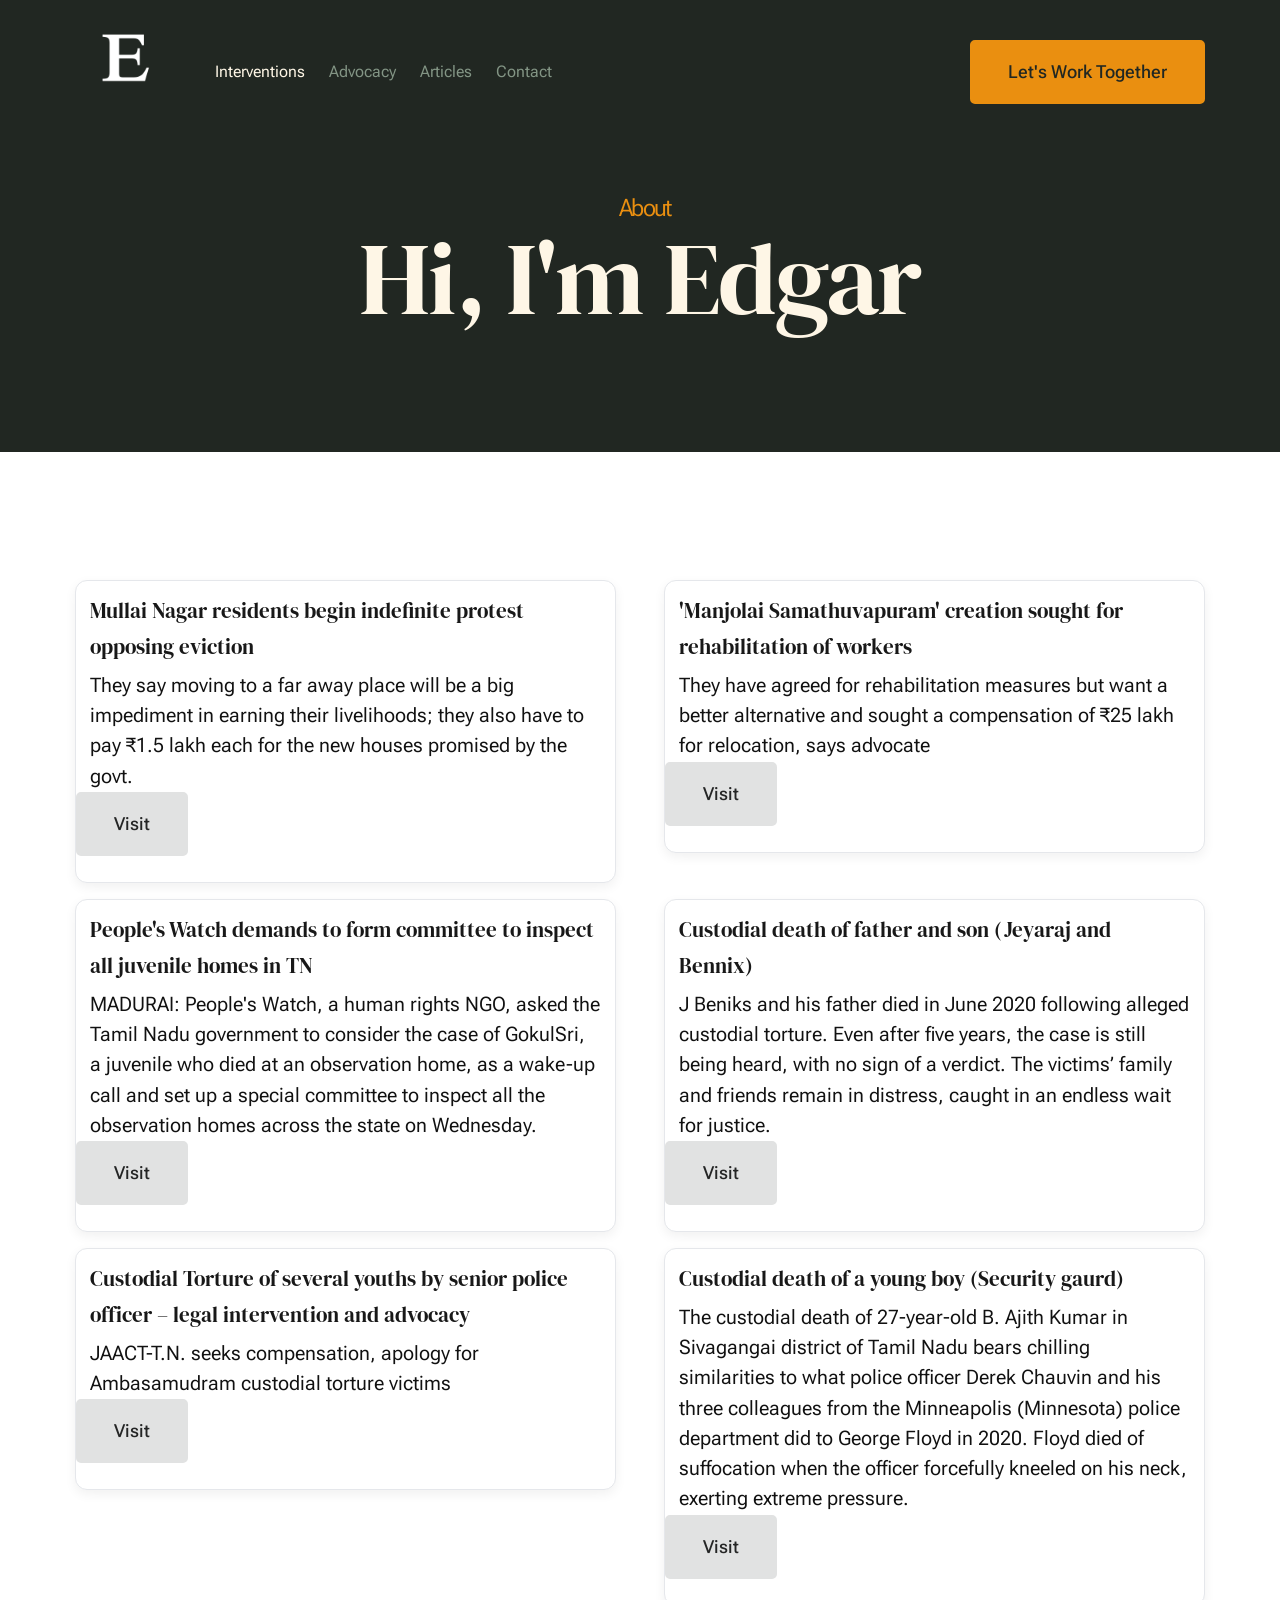
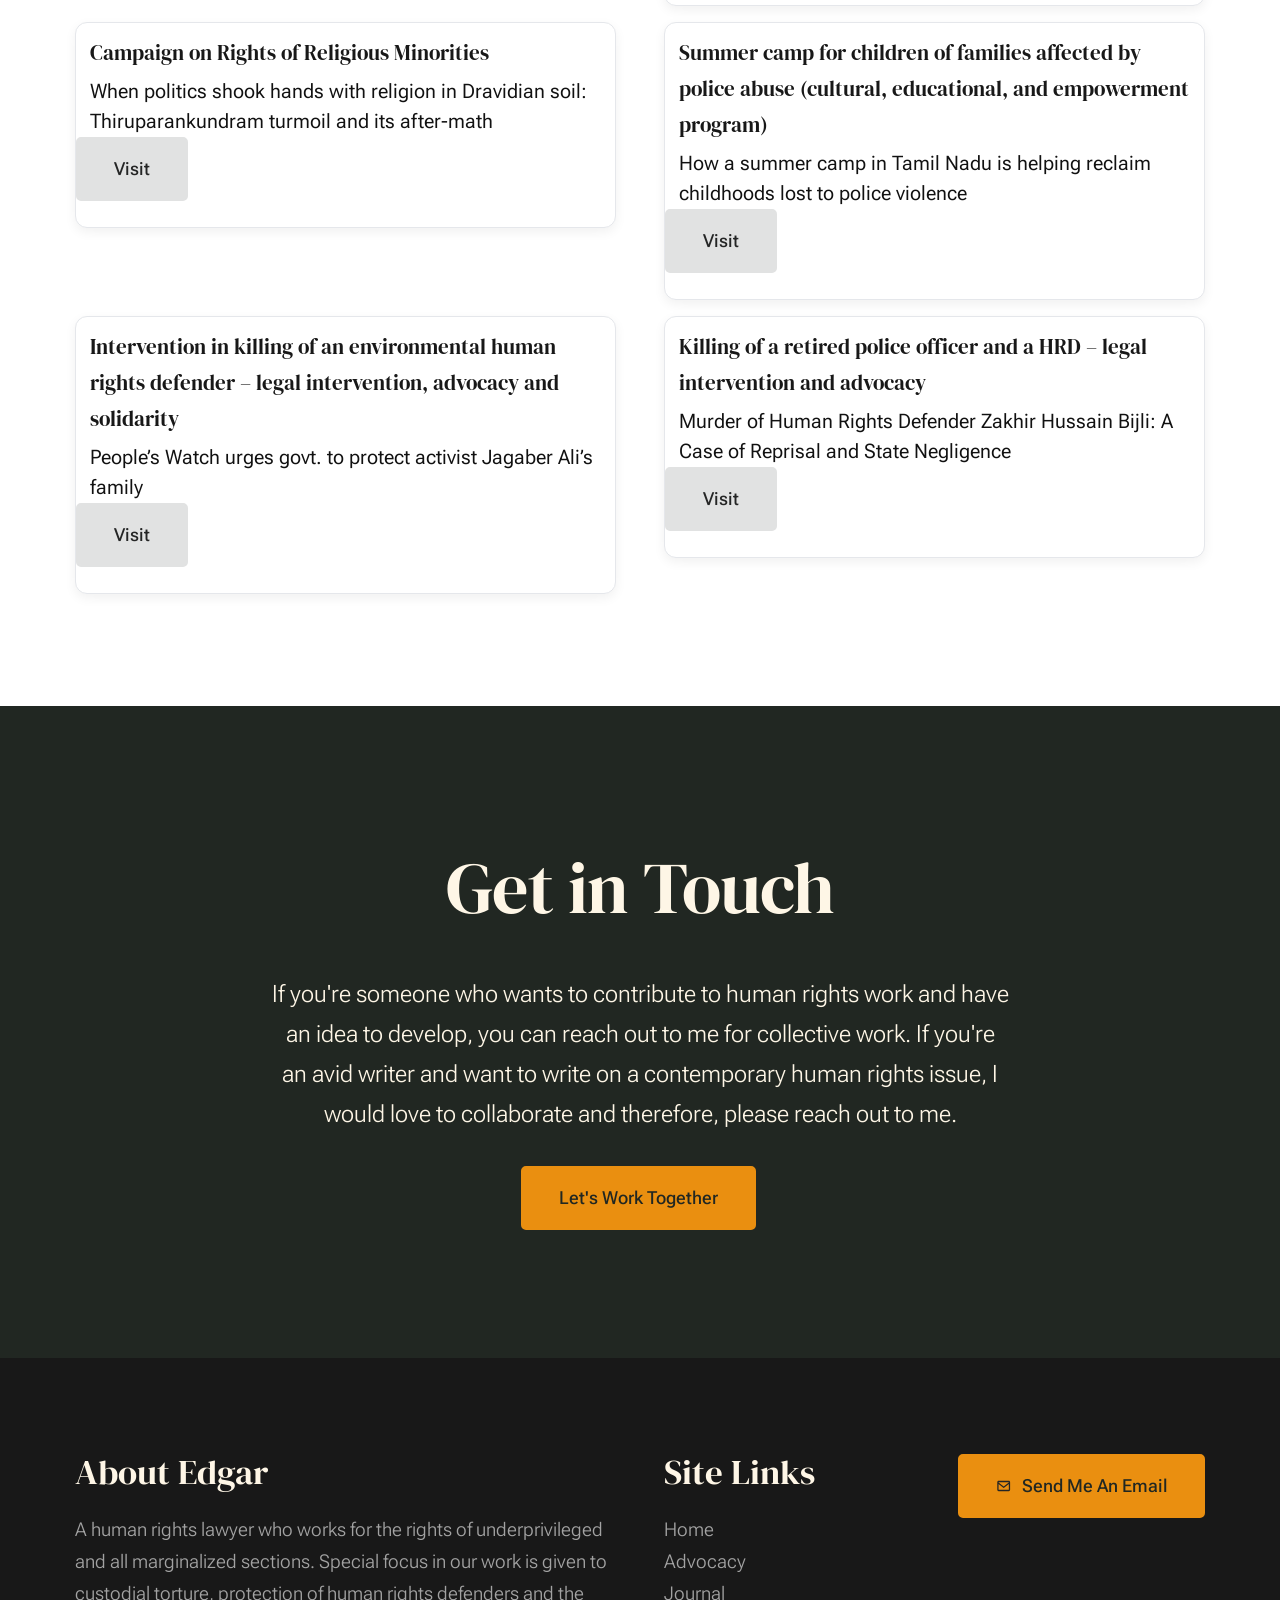
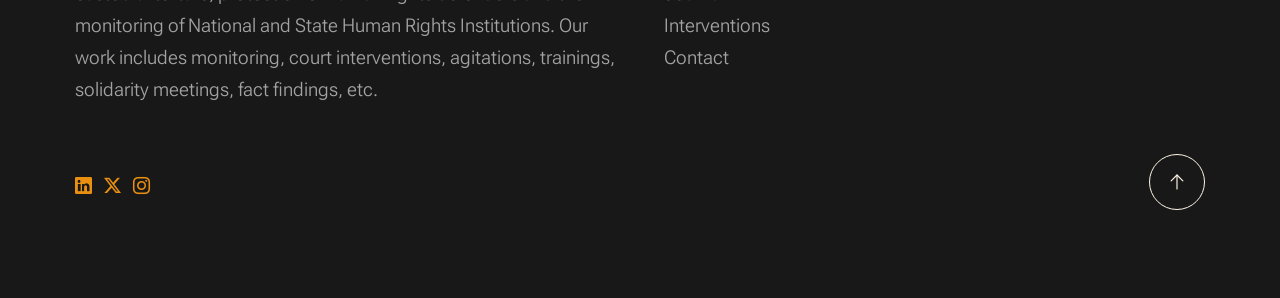
==== commit f36eb1f5: "Update about.html" ====
--- a/about.html
+++ b/about.html
@@ -291,7 +291,7 @@
                 </div> <!-- end row -->
 
                 <!-- pagination -->
-                <div class="row navigation pagination">
+                <!-- <div class="row navigation pagination">
                     <div class="column xl-12">
                         <nav class="pgn">
                             <ul>
@@ -323,7 +323,8 @@
                             </ul>
                         </nav>
                     </div> <!-- end column -->
-                </div> <!-- end pagination -->
+                <!-- </div>  -->
+                <!-- end pagination -->
 
             </section>
 
@@ -453,3 +454,4 @@
 </body>
 
 </html>
+
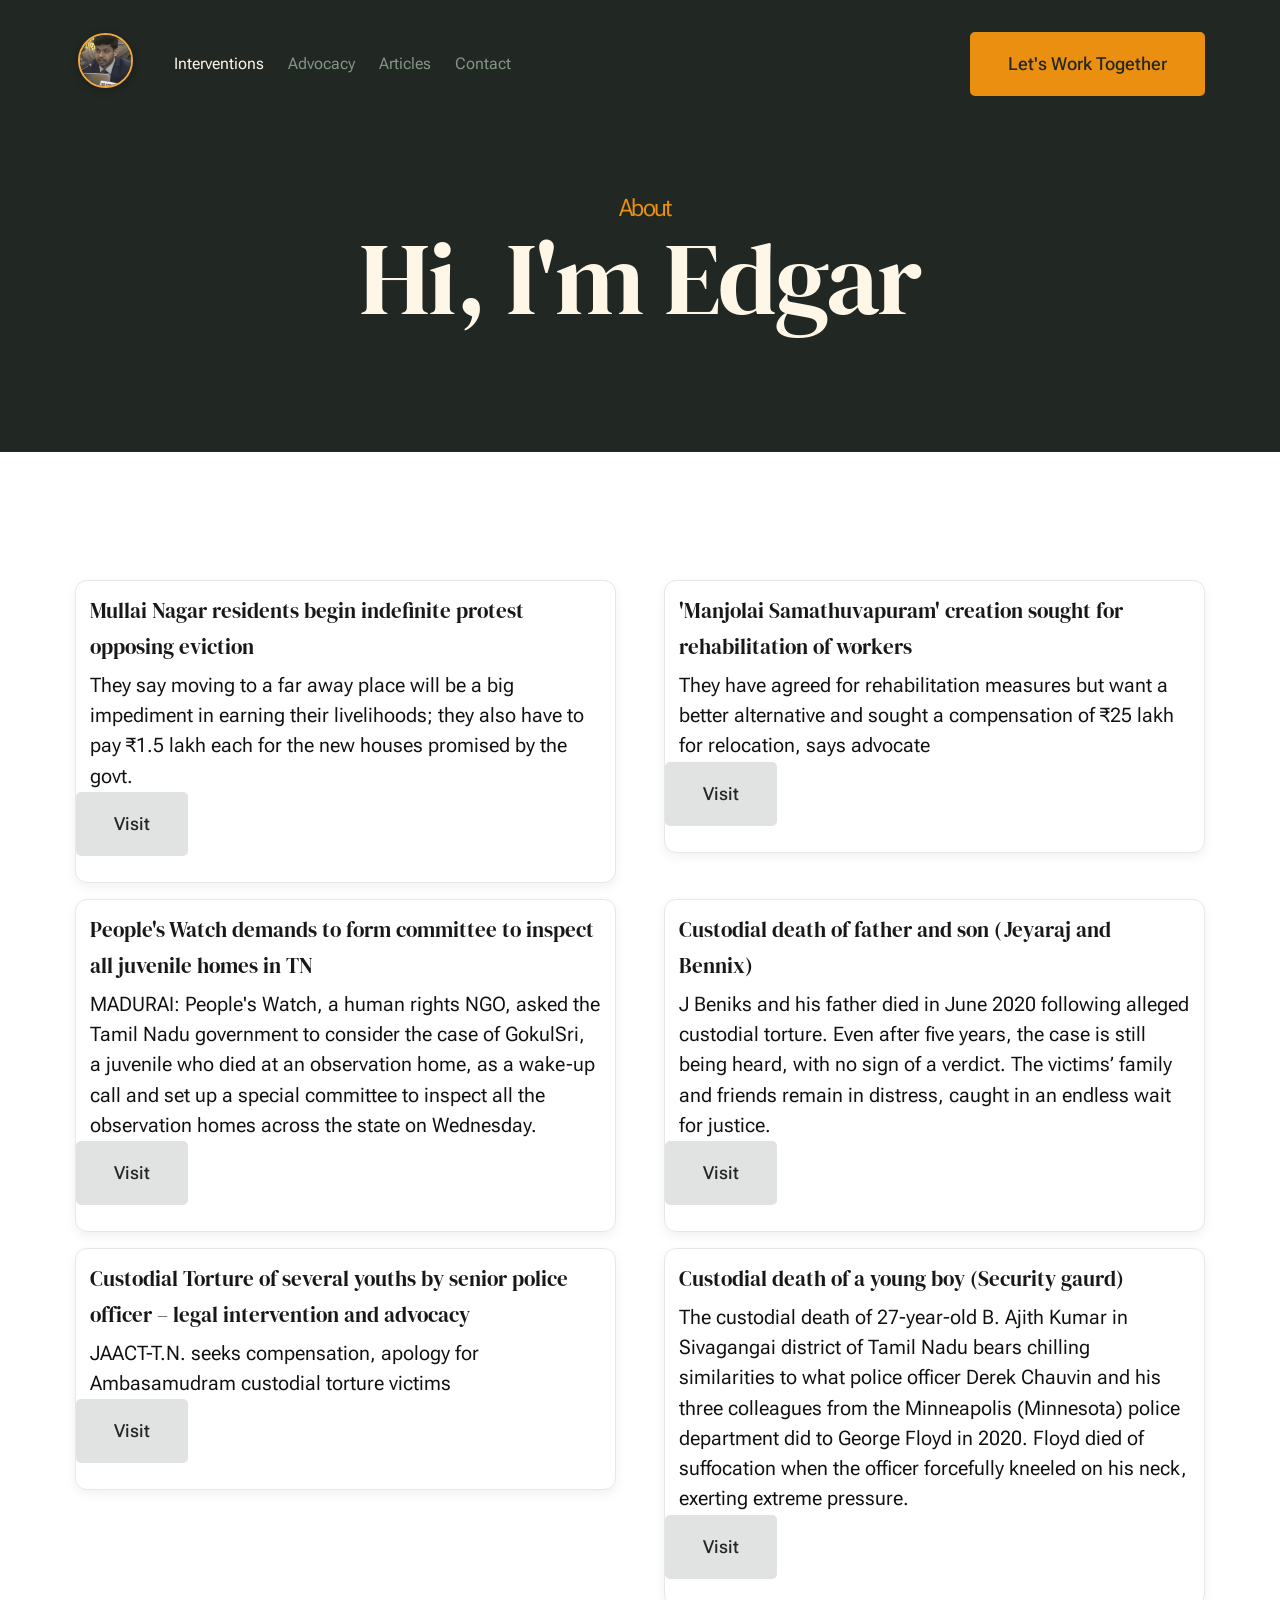
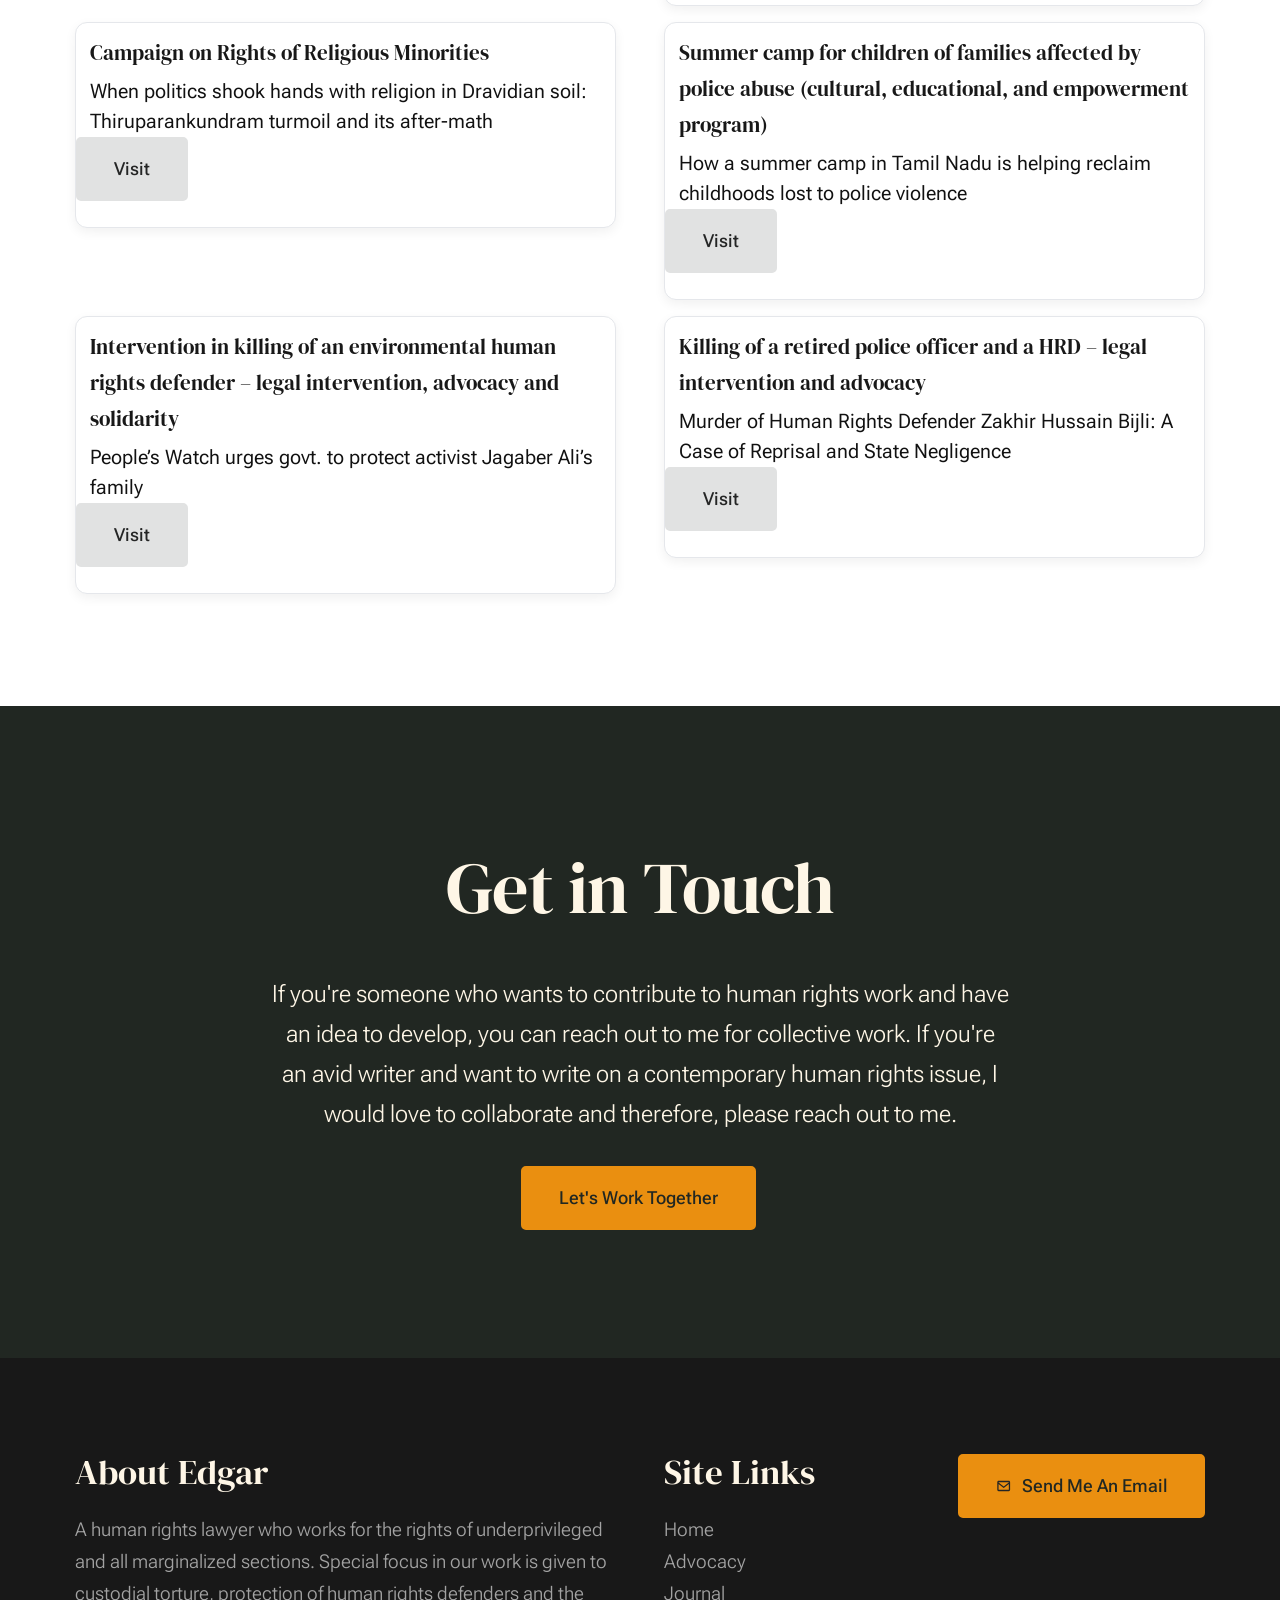
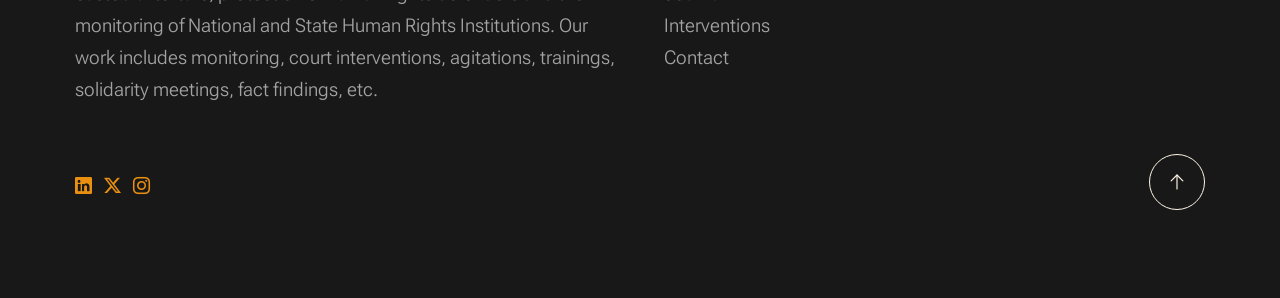
==== commit 349c21de: "Update about.html" ====
--- a/about.html
+++ b/about.html
@@ -55,9 +55,10 @@
             <div class="row s-header__inner width-sixteen-col">
 
                 <div class="s-header__block">
-                    <div class="s-header__logo">
-                        <a class="logo" href="index.html">
-                            <img src="Edgar_logo.png" alt="Homepage">
+<div class="s-header__logo">
+                        <a class="logo" href="index.html" style="display: flex; align-items: center;">
+                            <img src="Edgar_logo.png" alt="Homepage"
+                                style="width: 55px; height: 55px; border-radius: 50%; object-fit: cover; border: 2px solid hsla(35, 87%, 59%, 1); box-shadow: 0 2px 8px rgba(0,0,0,0.25);">
                         </a>
                     </div>
 
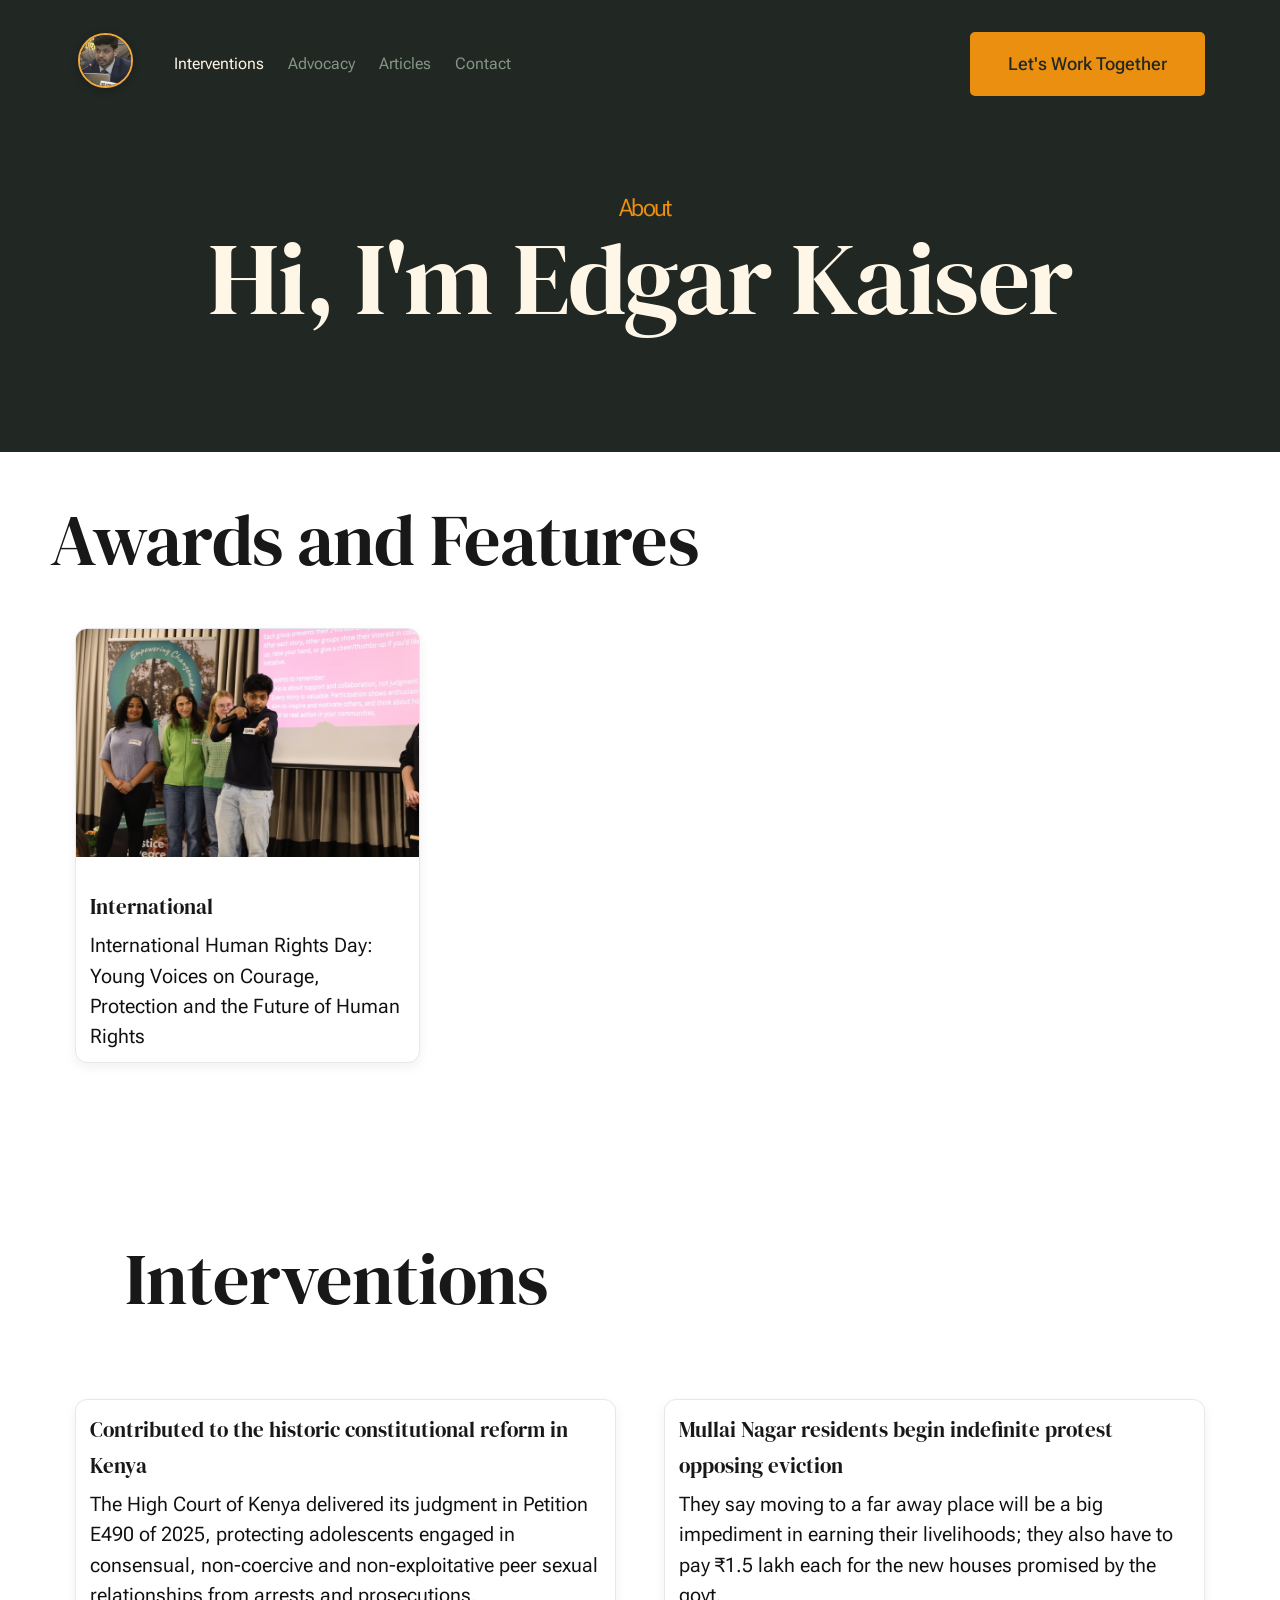
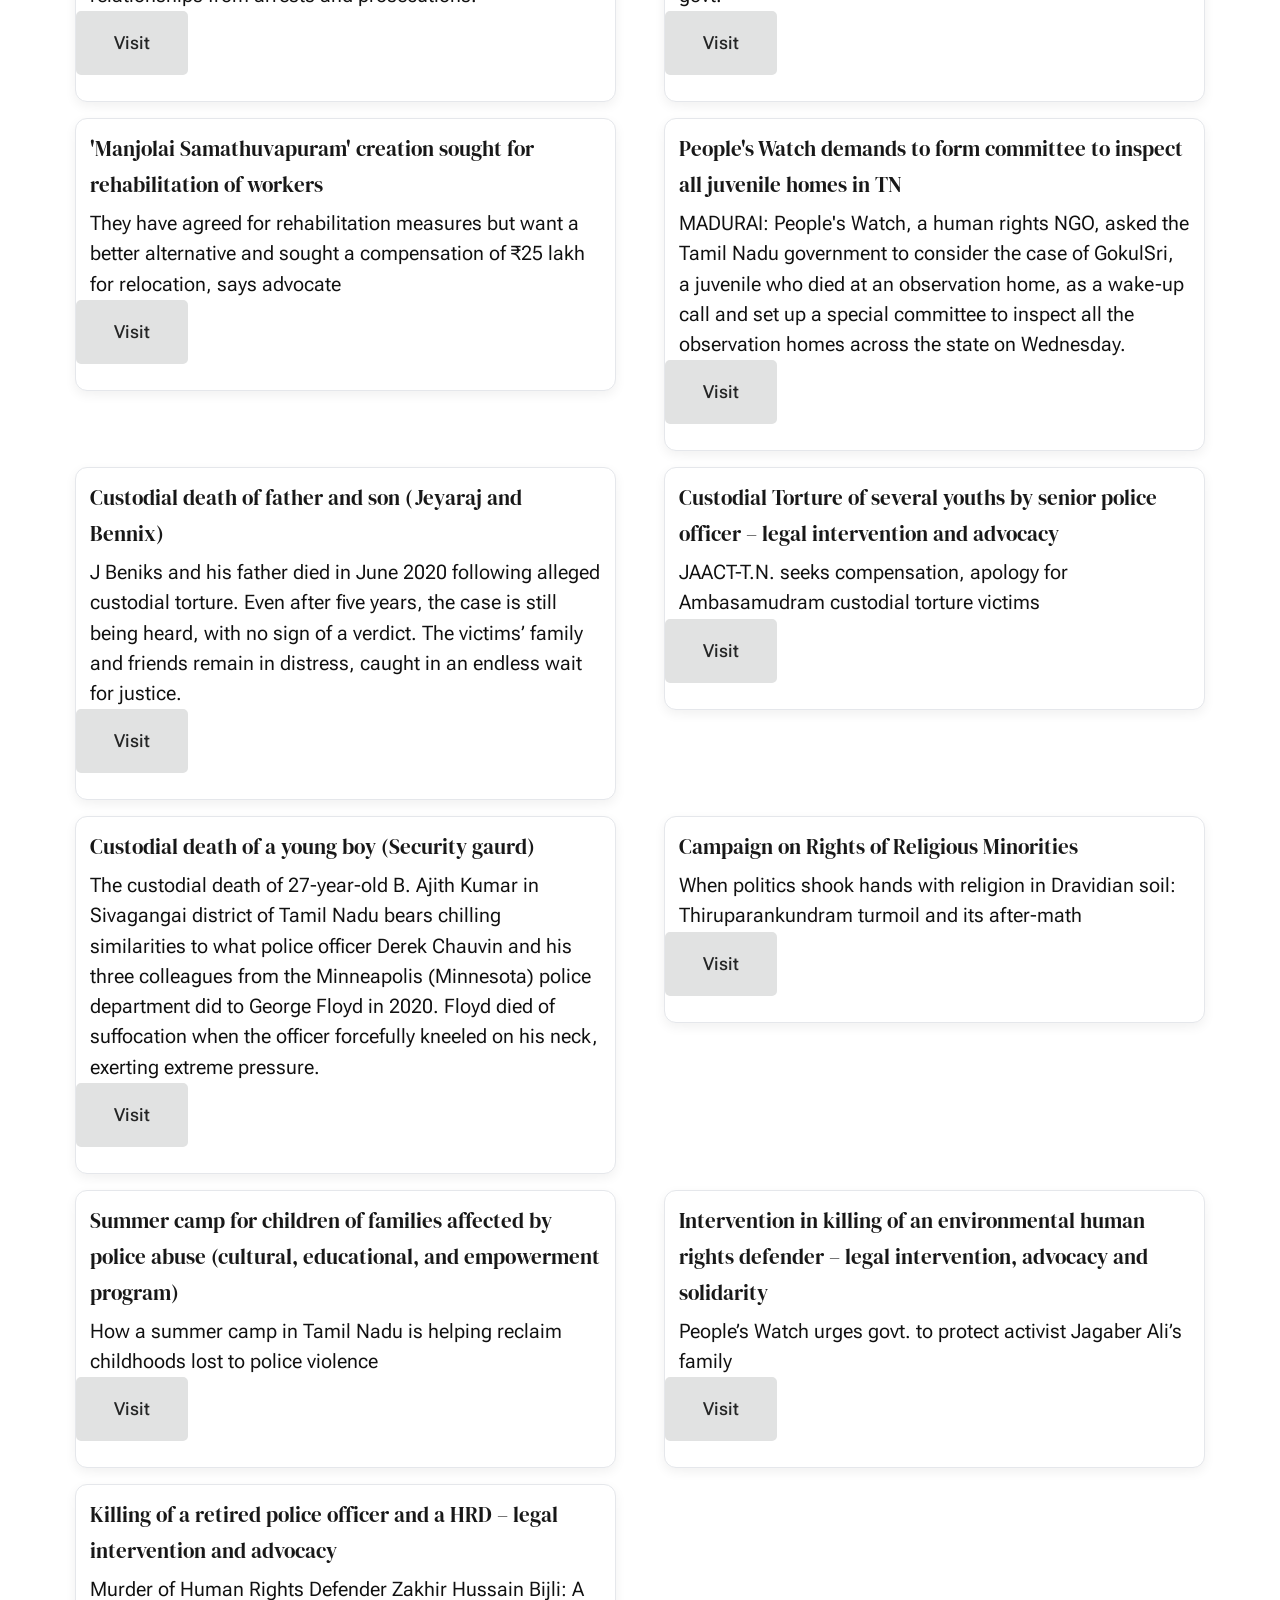
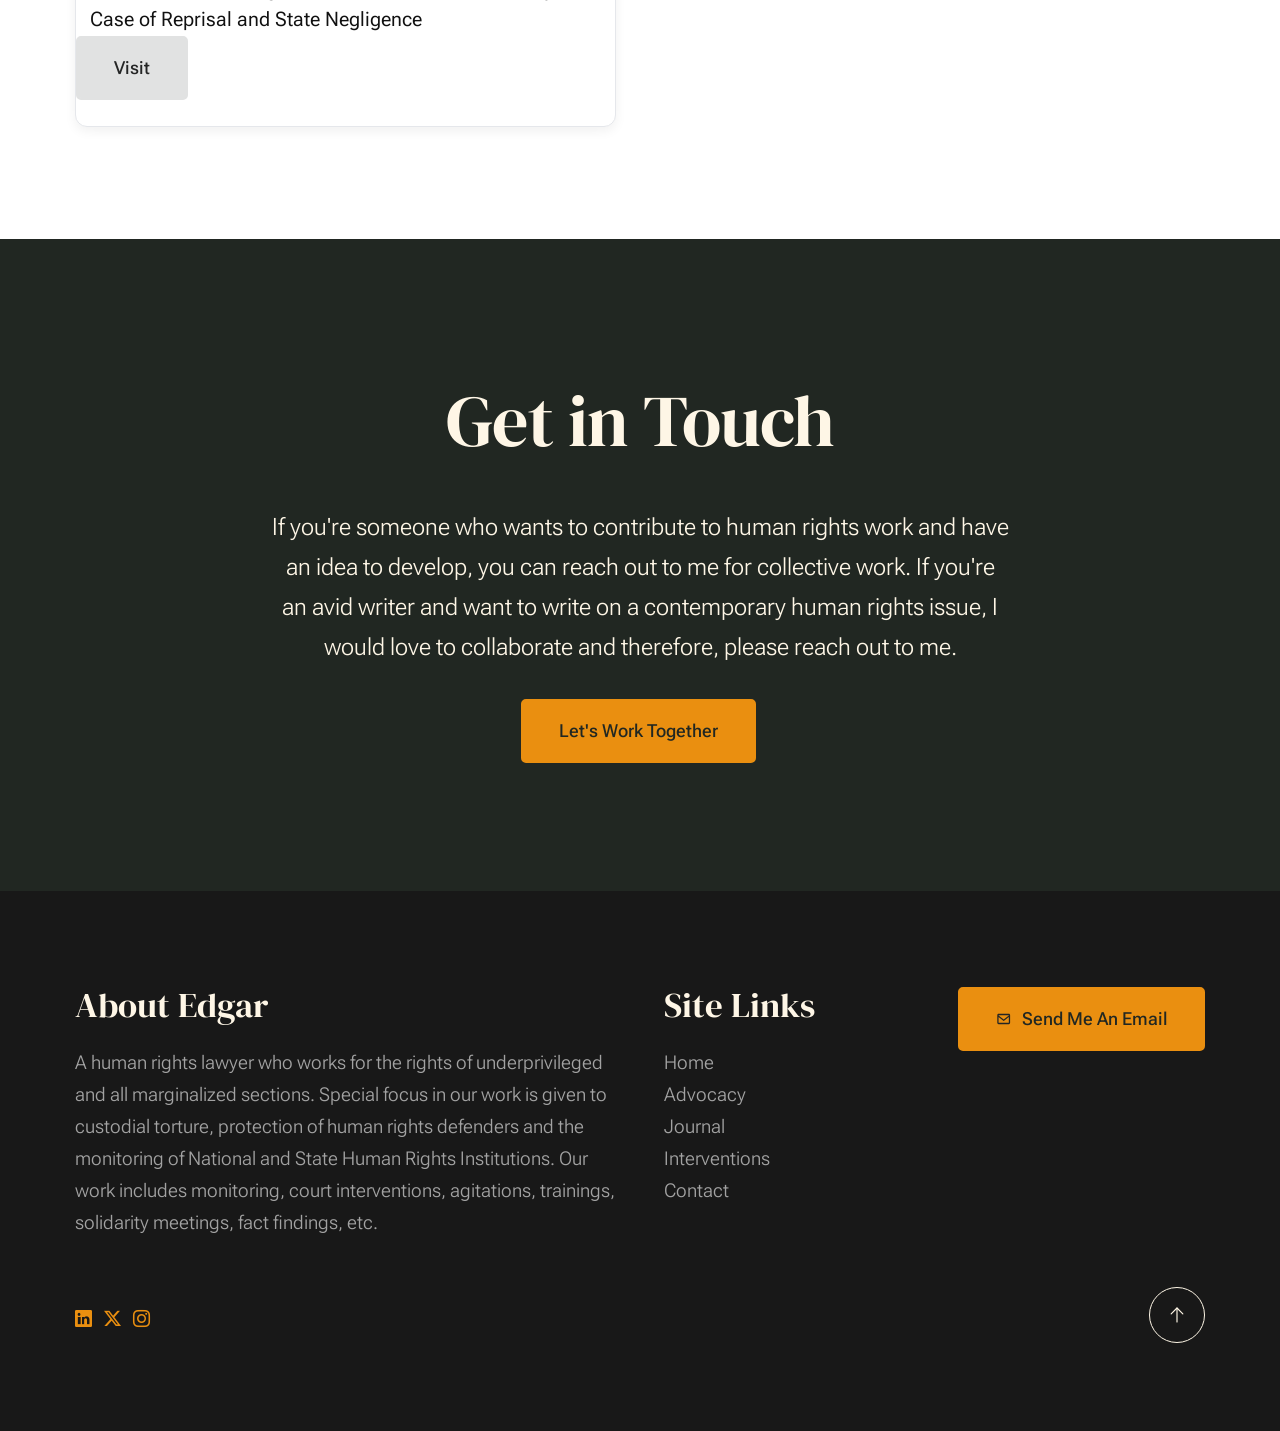
==== commit bee60b4c: "Add files via upload" ====
--- a/about.html
+++ b/about.html
@@ -55,7 +55,7 @@
             <div class="row s-header__inner width-sixteen-col">
 
                 <div class="s-header__block">
-<div class="s-header__logo">
+                    <div class="s-header__logo">
                         <a class="logo" href="index.html" style="display: flex; align-items: center;">
                             <img src="Edgar_logo.png" alt="Homepage"
                                 style="width: 55px; height: 55px; border-radius: 50%; object-fit: cover; border: 2px solid hsla(35, 87%, 59%, 1); box-shadow: 0 2px 8px rgba(0,0,0,0.25);">
@@ -100,13 +100,54 @@
                     <div class="column xl-12">
                         <h1 class="page-title">
                             <span class="page-title__small-type text-pretitle">About</span>
-                            Hi, I'm Edgar
+                            Hi, I'm Edgar Kaiser
                         </h1>
 
                     </div>
                 </div>
             </section> <!-- end pageheader -->
 
+            <h2 class="text-display-title" style="margin:50px;"> Awards and Features</h2>
+            <div class="row">
+
+    <div class="column xl-4 md-6 mob-12">
+        <div class="simple-card">
+            <a href="https://justiceandpeace.nl/en/international-human-rights-day-young-voices-on-courage-protection-and-the-future-of-human-rights/">
+                <img src="Edgar_peaceandjustice.jpg" alt="Project image" loading="lazy">
+                <h3 class="simple-card__title">International</h3>
+            </a>
+            <p class="simple-card__desc">
+                International Human Rights Day: Young Voices on Courage, Protection and the Future of Human Rights
+            </p>
+        </div>
+    </div>
+
+    <!-- <div class="column xl-4 md-6 mob-12">
+        <div class="simple-card">
+            <a href="https://justiceandpeace.nl/en/international-human-rights-day-young-voices-on-courage-protection-and-the-future-of-human-rights/">
+                <img src="Edgar_peaceandjustice.jpg" alt="Project image" loading="lazy">
+                <h3 class="simple-card__title">International</h3>
+            </a>
+            <p class="simple-card__desc">
+                International Human Rights Day: Young Voices on Courage, Protection and the Future of Human Rights
+            </p>
+        </div>
+    </div>
+
+    <div class="column xl-4 md-6 mob-12">
+        <div class="simple-card">
+            <a href="https://justiceandpeace.nl/en/international-human-rights-day-young-voices-on-courage-protection-and-the-future-of-human-rights/">
+                <img src="Edgar_peaceandjustice.jpg" alt="Project image" loading="lazy">
+                <h3 class="simple-card__title">International</h3>
+            </a>
+            <p class="simple-card__desc">
+                International Human Rights Day: Young Voices on Courage, Protection and the Future of Human Rights
+            </p>
+        </div>
+    </div> -->
+
+</div>
+
             <section class="s-pagecontent pagecontent">
 
 
@@ -117,13 +158,29 @@
 
 
 
+            <h2 class="text-display-title" style="margin:50px;"> Interventions</h2>
 
 
 
                         <!-- <div class="grid-full">         -->
                         <div class="grid-full grid-list-items">
 
-
+                            <div class="grid-list-items__item list-items__item">
+                                <div class="simple-card">
+
+                                    <h3 class="simple-card__title">Contributed to the historic constitutional reform in
+                                        Kenya</h3>
+                                    <p class="simple-card__desc">
+                                        The High Court of Kenya delivered its judgment in Petition E490 of 2025,
+                                        protecting adolescents engaged in consensual, non-coercive and non-exploitative
+                                        peer sexual relationships from arrests and prosecutions.
+
+
+                                    </p>
+                                    <a href="https://www.linkedin.com/feed/update/urn:li:activity:7463152215634030593/"
+                                        class="btn btn-primar ">Visit</a>
+                                </div>
+                            </div>
 
 
 
@@ -404,25 +461,24 @@
                 <div class="column xl-6 lg-12">
                     <ul class="s-footer__social social-list">
                         <li>
-                                <a
-                                    href="https://www.linkedin.com/in/edgarhumanize?utm_source=share&utm_campaign=share_via&utm_content=profile&utm_medium=android_app">
-                                    <i class="bi bi-linkedin" aria-hidden="true"></i>
-                                    <span class="u-screen-reader-text">Linkedin</span>
-                                </a>
-                            </li>
-                            <li>
-                                <a href="https://x.com/Edgar_k2000?t=UGSVrvuaHYvtocIF7wQYoQ&s=08">
-                                    <i class="bi bi-twitter-x" aria-hidden="true"></i>
-                                    <span class="u-screen-reader-text">Twitter</span>
-                                </a>
-                            </li>
-                            <li>
-                                <a
-                                    href="https://www.instagram.com/edgar__kaiser?utm_source=qr&igsh=MW0xZGRlcDZzZmNhMw==">
-                                    <i class="bi bi-instagram" aria-hidden="true"></i>
-                                    <span class="u-screen-reader-text">Instagram</span>
-                                </a>
-                            </li>
+                            <a
+                                href="https://www.linkedin.com/in/edgarhumanize?utm_source=share&utm_campaign=share_via&utm_content=profile&utm_medium=android_app">
+                                <i class="bi bi-linkedin" aria-hidden="true"></i>
+                                <span class="u-screen-reader-text">Linkedin</span>
+                            </a>
+                        </li>
+                        <li>
+                            <a href="https://x.com/Edgar_k2000?t=UGSVrvuaHYvtocIF7wQYoQ&s=08">
+                                <i class="bi bi-twitter-x" aria-hidden="true"></i>
+                                <span class="u-screen-reader-text">Twitter</span>
+                            </a>
+                        </li>
+                        <li>
+                            <a href="https://www.instagram.com/edgar__kaiser?utm_source=qr&igsh=MW0xZGRlcDZzZmNhMw==">
+                                <i class="bi bi-instagram" aria-hidden="true"></i>
+                                <span class="u-screen-reader-text">Instagram</span>
+                            </a>
+                        </li>
                         <li>
                             <!-- <a href="#0">
                                 <i class="bi bi-dribbble" aria-hidden="true"></i>
@@ -454,5 +510,4 @@
 
 </body>
 
-</html>
-
+</html>
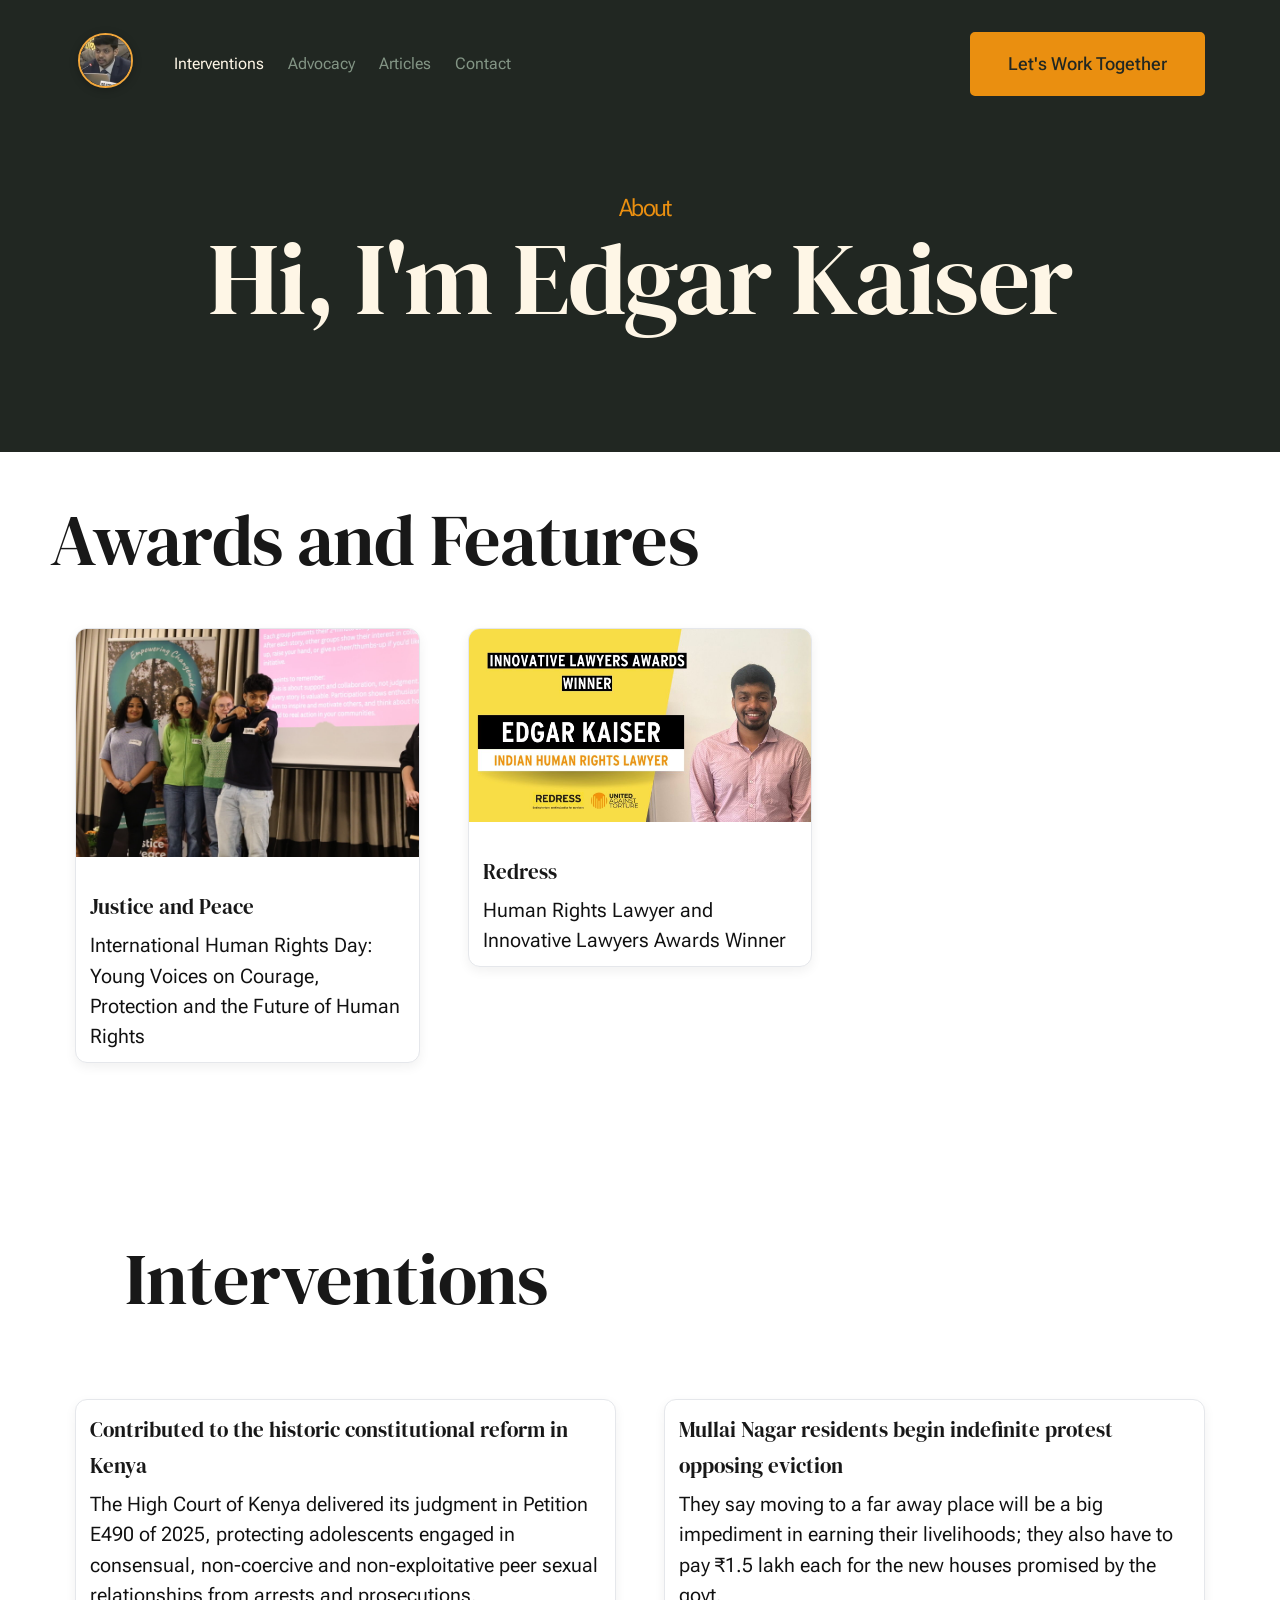
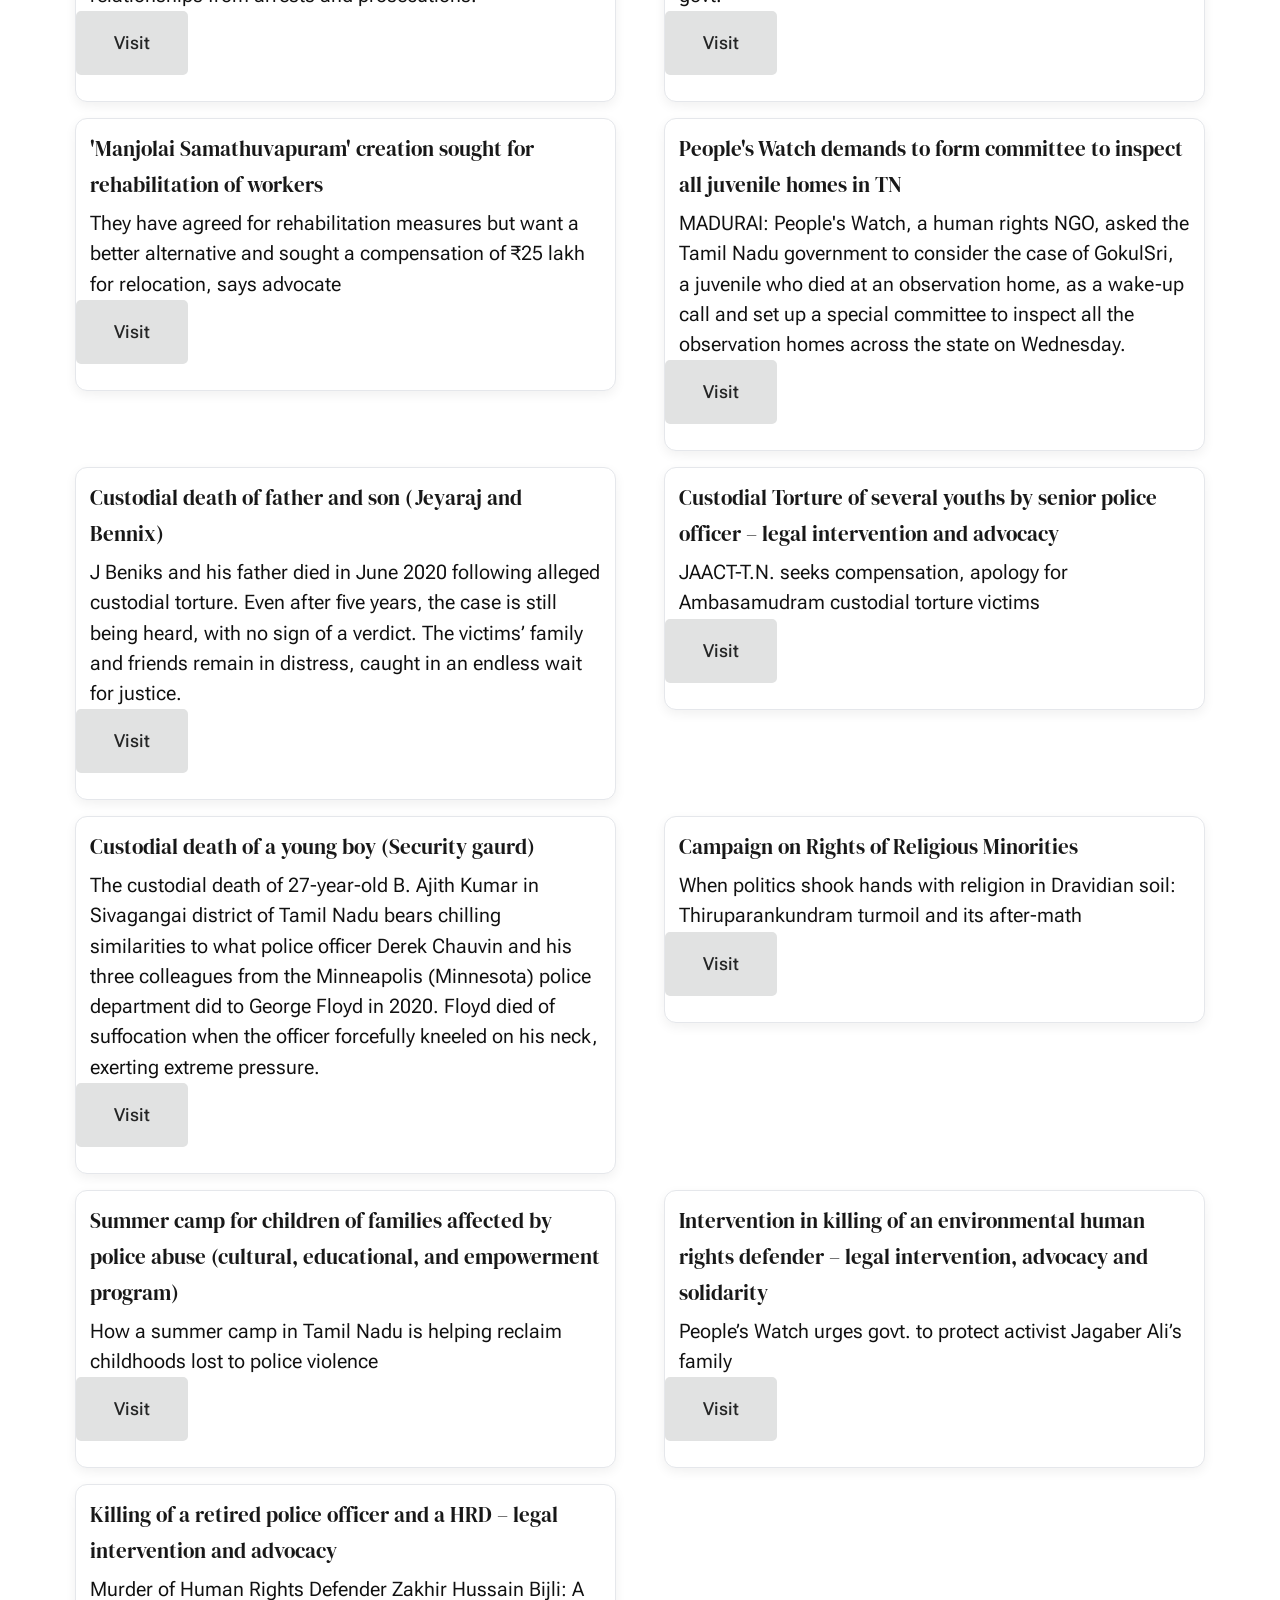
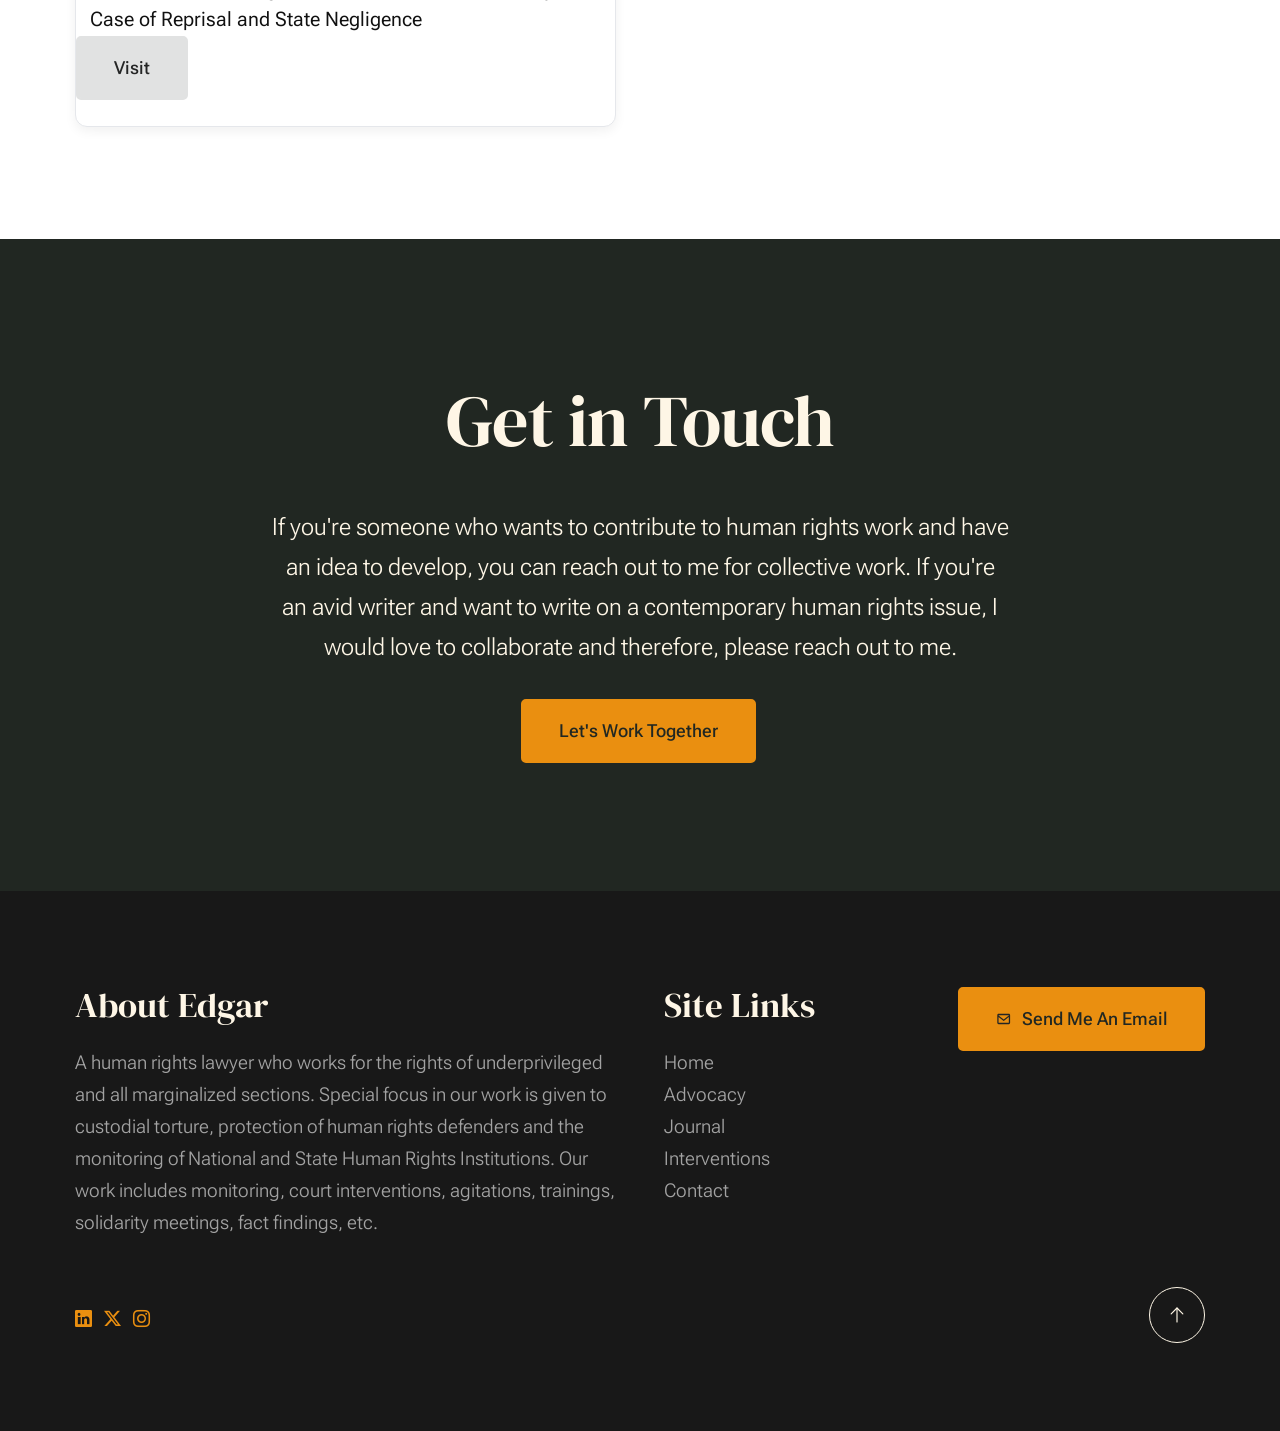
==== commit 443cd2bc: "Add files via upload" ====
--- a/about.html
+++ b/about.html
@@ -110,43 +110,48 @@
             <h2 class="text-display-title" style="margin:50px;"> Awards and Features</h2>
             <div class="row">
 
-    <div class="column xl-4 md-6 mob-12">
-        <div class="simple-card">
-            <a href="https://justiceandpeace.nl/en/international-human-rights-day-young-voices-on-courage-protection-and-the-future-of-human-rights/">
-                <img src="Edgar_peaceandjustice.jpg" alt="Project image" loading="lazy">
-                <h3 class="simple-card__title">International</h3>
-            </a>
-            <p class="simple-card__desc">
-                International Human Rights Day: Young Voices on Courage, Protection and the Future of Human Rights
-            </p>
-        </div>
-    </div>
-
-    <!-- <div class="column xl-4 md-6 mob-12">
-        <div class="simple-card">
-            <a href="https://justiceandpeace.nl/en/international-human-rights-day-young-voices-on-courage-protection-and-the-future-of-human-rights/">
-                <img src="Edgar_peaceandjustice.jpg" alt="Project image" loading="lazy">
-                <h3 class="simple-card__title">International</h3>
-            </a>
-            <p class="simple-card__desc">
-                International Human Rights Day: Young Voices on Courage, Protection and the Future of Human Rights
-            </p>
-        </div>
-    </div>
-
-    <div class="column xl-4 md-6 mob-12">
-        <div class="simple-card">
-            <a href="https://justiceandpeace.nl/en/international-human-rights-day-young-voices-on-courage-protection-and-the-future-of-human-rights/">
-                <img src="Edgar_peaceandjustice.jpg" alt="Project image" loading="lazy">
-                <h3 class="simple-card__title">International</h3>
-            </a>
-            <p class="simple-card__desc">
-                International Human Rights Day: Young Voices on Courage, Protection and the Future of Human Rights
-            </p>
-        </div>
-    </div> -->
-
-</div>
+                <div class="column xl-4 md-6 mob-12">
+                    <div class="simple-card">
+                        <a
+                            href="https://justiceandpeace.nl/en/international-human-rights-day-young-voices-on-courage-protection-and-the-future-of-human-rights/">
+                            <img src="Edgar_peaceandjustice.jpg" alt="Project image" loading="lazy">
+                            <h3 class="simple-card__title">Justice and Peace</h3>
+                        </a>
+                        <p class="simple-card__desc">
+                            International Human Rights Day: Young Voices on Courage, Protection and the Future of Human
+                            Rights
+                        </p>
+                    </div>
+                </div>
+
+                <div class="column xl-4 md-6 mob-12">
+                    <div class="simple-card">
+                        <a
+                            href="https://redress.org/news/interview-with-edgar-kaiser-indian-human-rights-lawyer-and-innovative-lawyers-awards-winner/">
+                            <img src="Edgar-Kaiser-Redress-Award.jpg" alt="Project image" loading="lazy">
+                            <h3 class="simple-card__title">Redress</h3>
+                        </a>
+                        <p class="simple-card__desc">
+                            Human Rights Lawyer and Innovative Lawyers Awards Winner
+                        </p>
+                    </div>
+                </div>
+
+                <!-- <div class="column xl-4 md-6 mob-12">
+                    <div class="simple-card">
+                        <a
+                            href="https://justiceandpeace.nl/en/international-human-rights-day-young-voices-on-courage-protection-and-the-future-of-human-rights/">
+                            <img src="Edgar_peaceandjustice.jpg" alt="Project image" loading="lazy">
+                            <h3 class="simple-card__title">International</h3>
+                        </a>
+                        <p class="simple-card__desc">
+                            International Human Rights Day: Young Voices on Courage, Protection and the Future of Human
+                            Rights
+                        </p>
+                    </div>
+                </div> -->
+
+            </div>
 
             <section class="s-pagecontent pagecontent">
 
@@ -158,7 +163,7 @@
 
 
 
-            <h2 class="text-display-title" style="margin:50px;"> Interventions</h2>
+                        <h2 class="text-display-title" style="margin:50px;"> Interventions</h2>
 
 
 
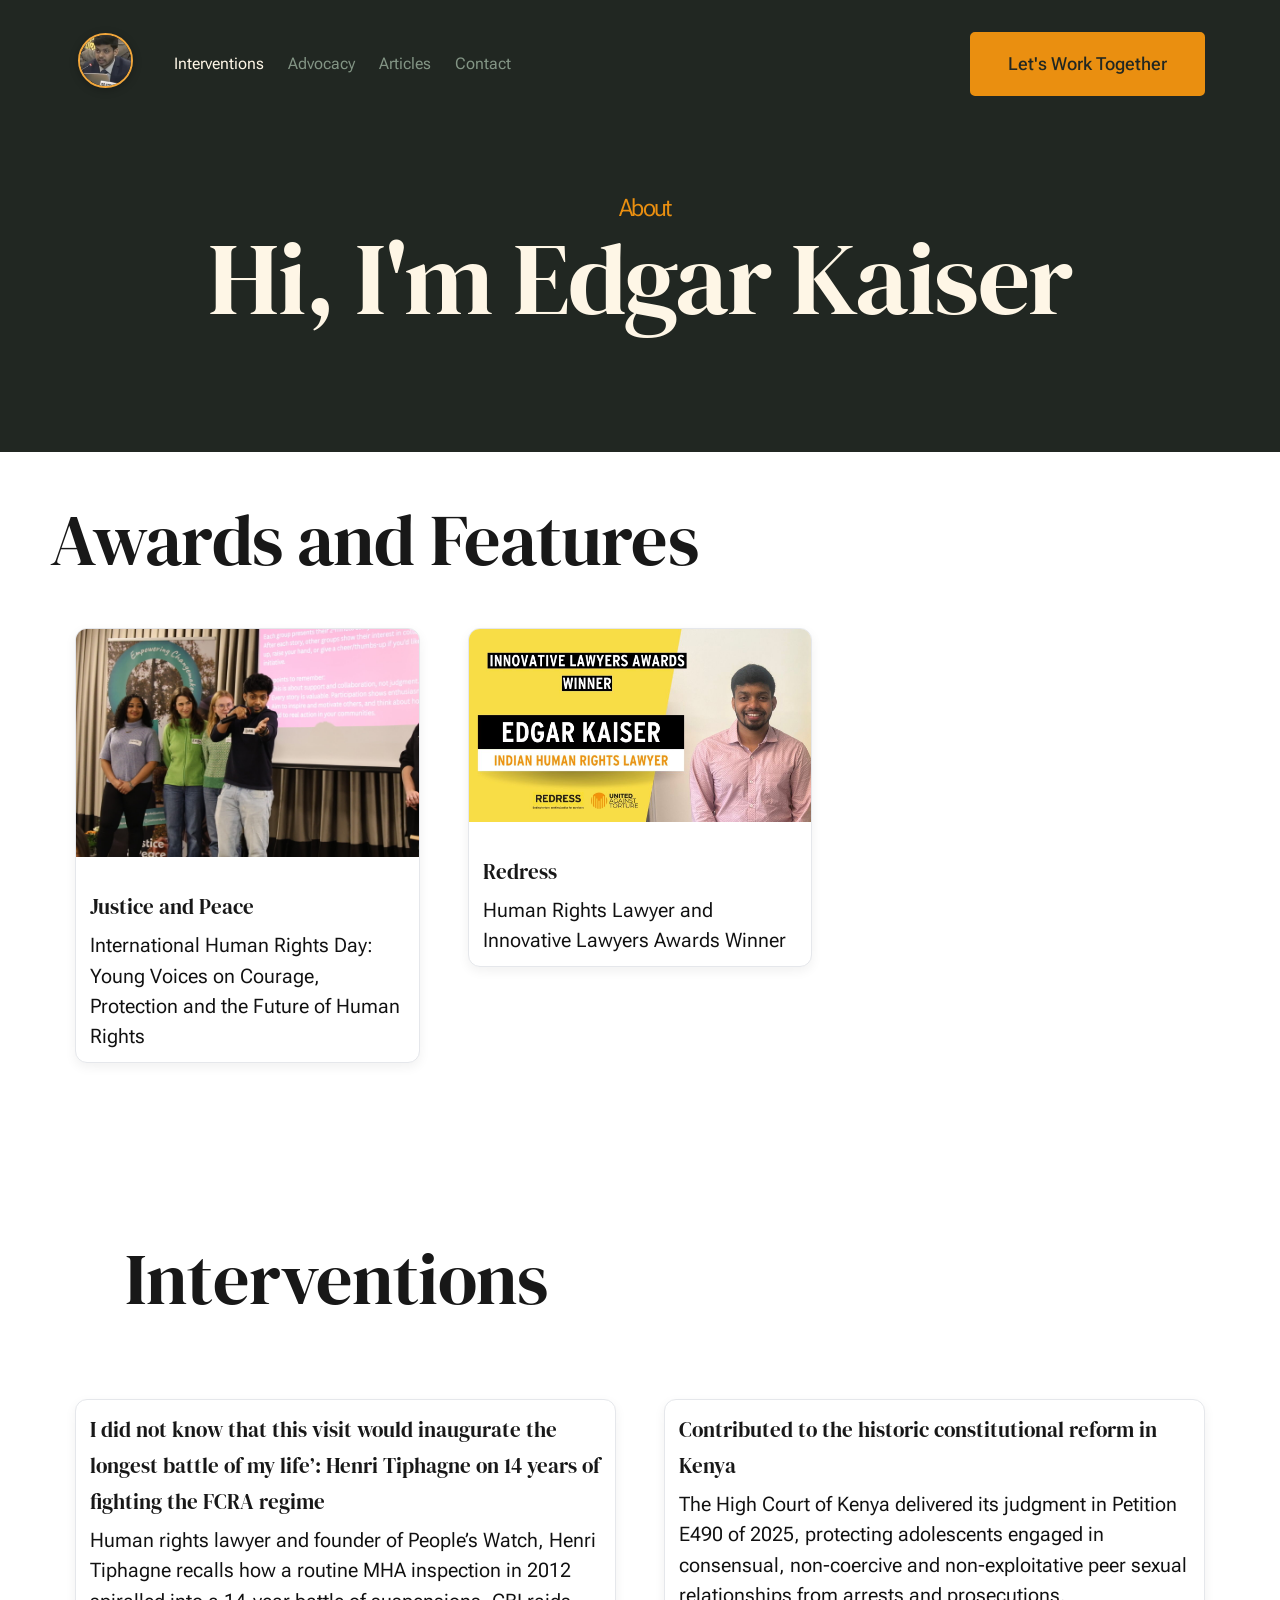
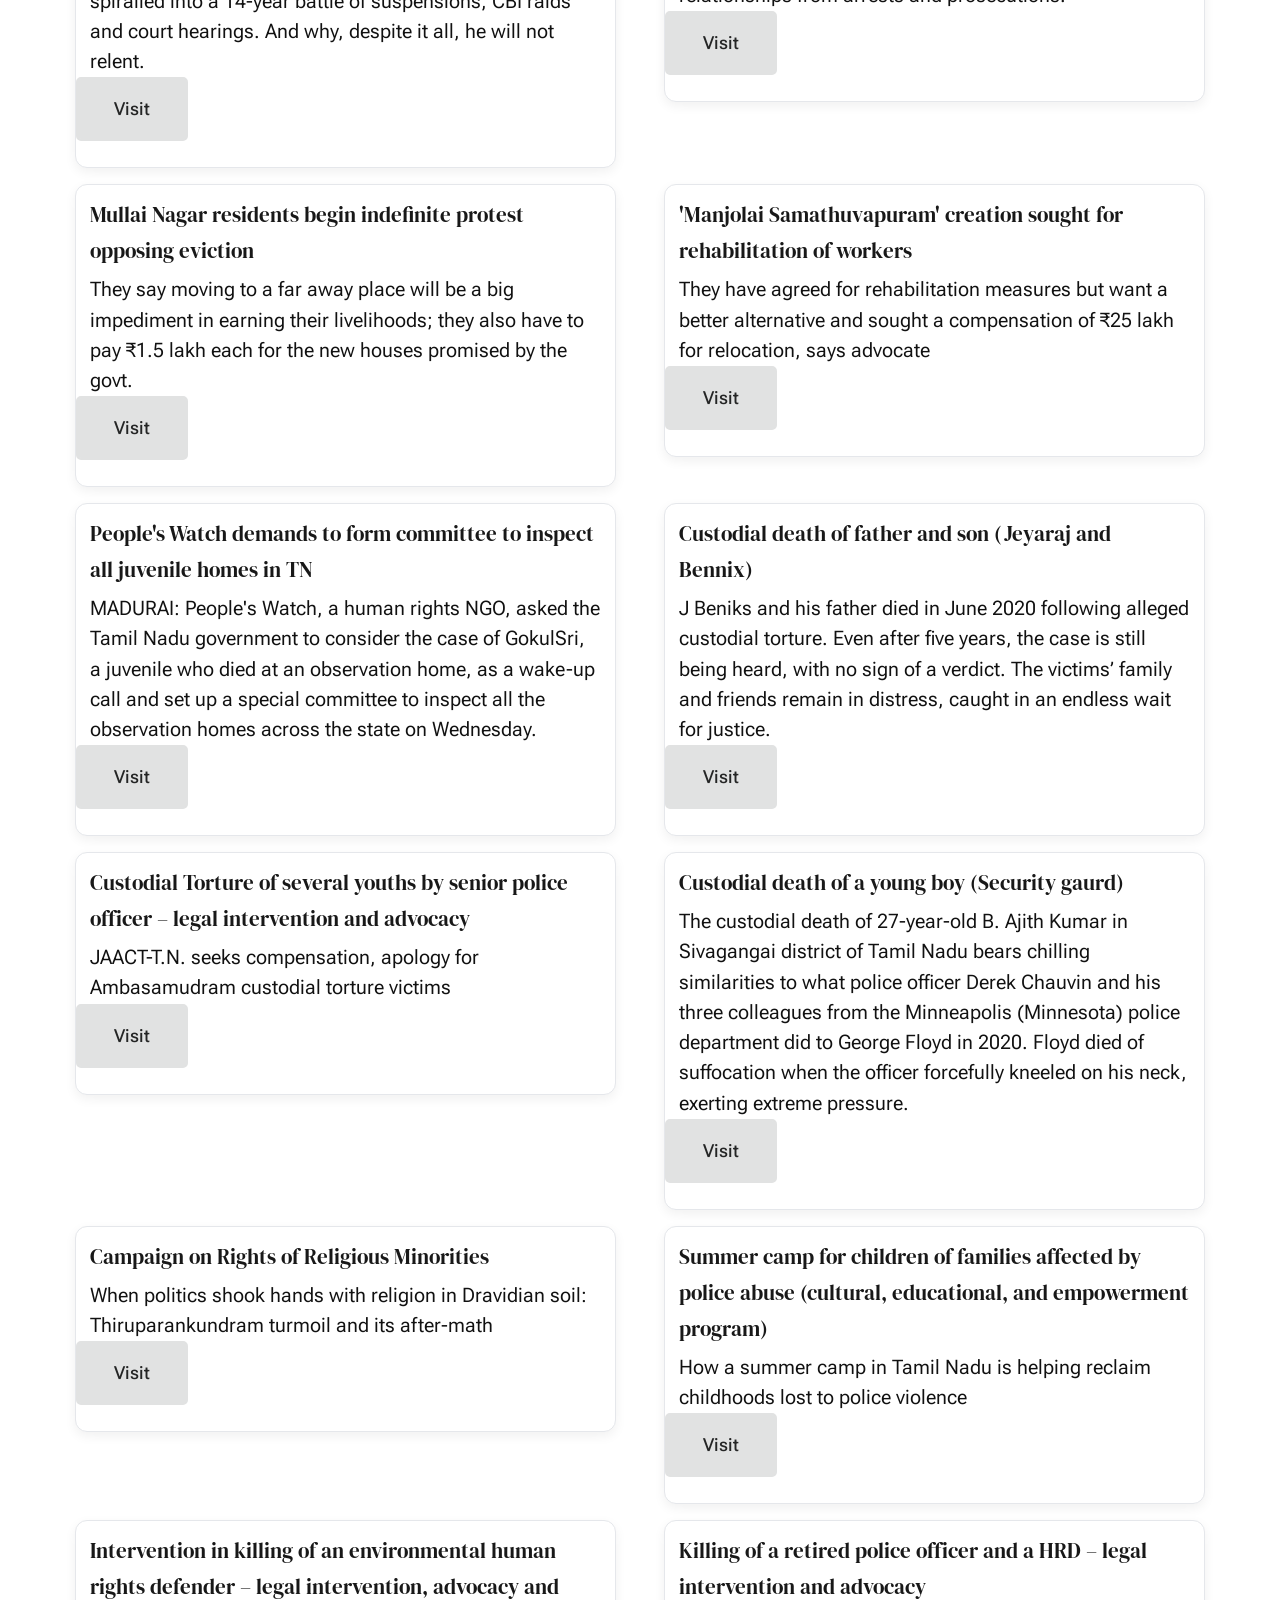
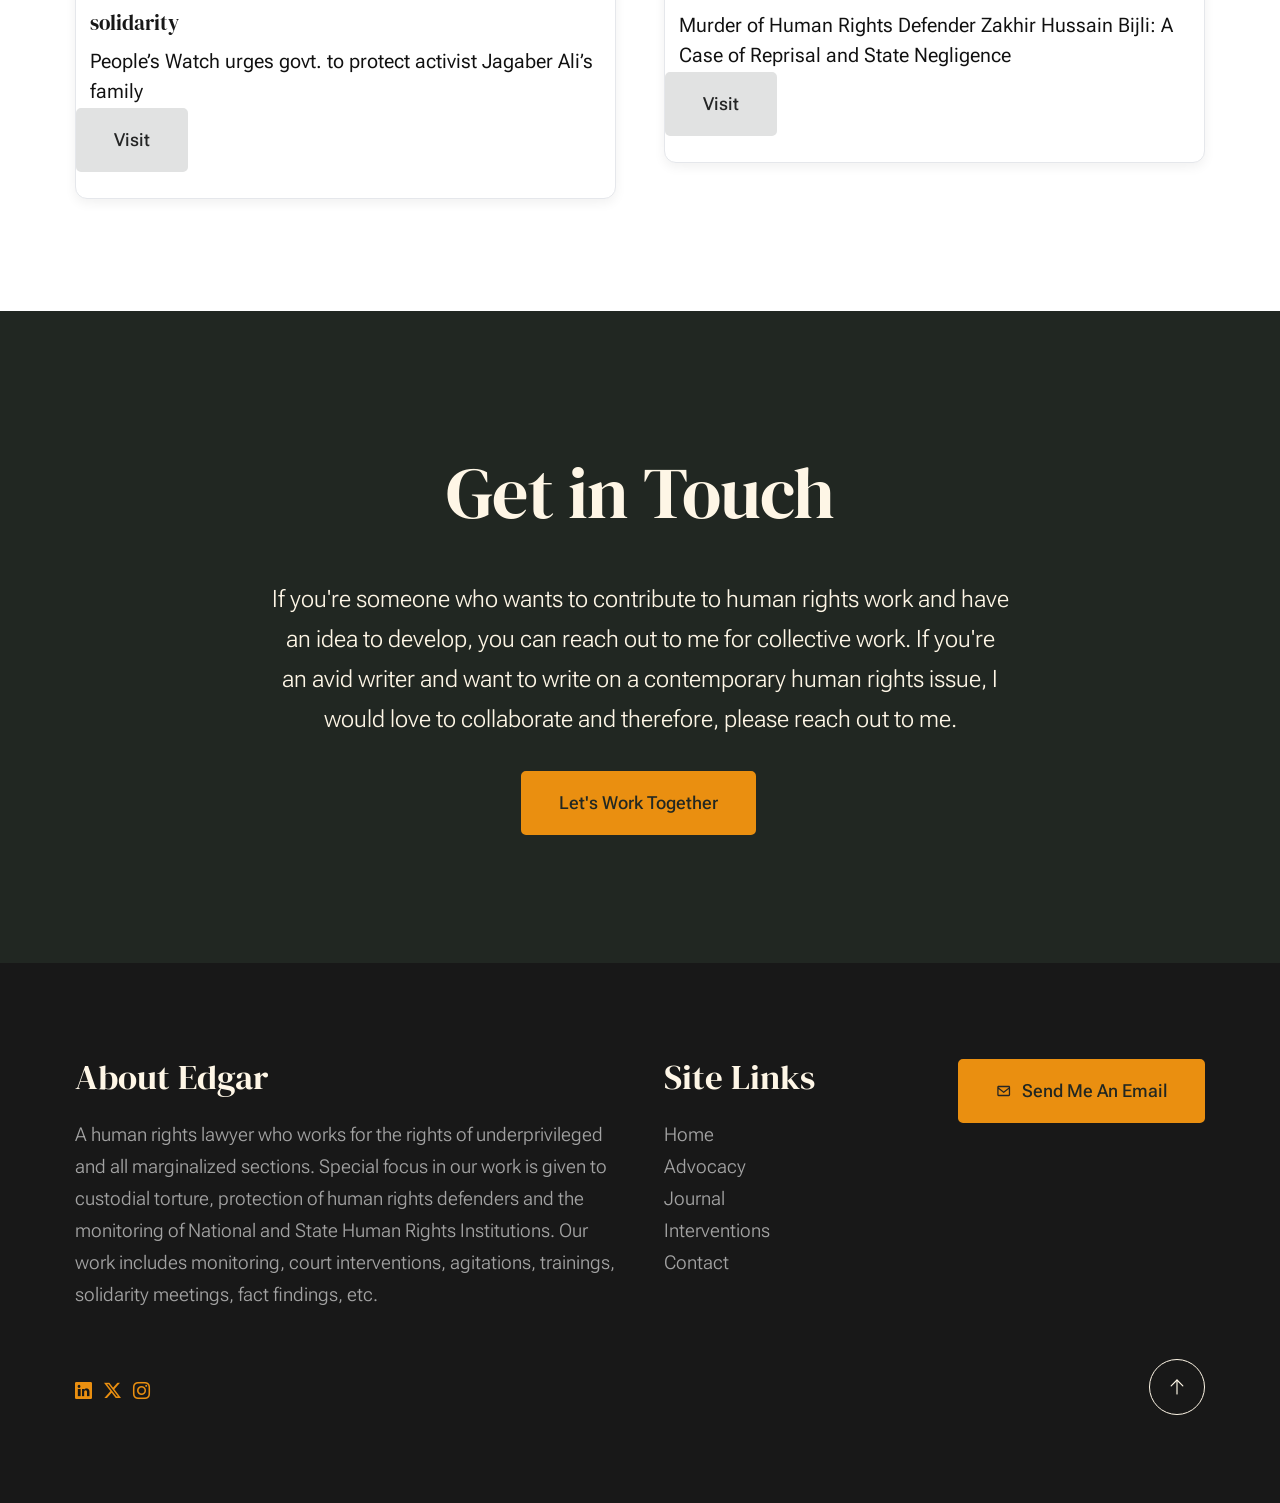
==== commit e2b2205c: "Add files via upload" ====
--- a/about.html
+++ b/about.html
@@ -169,6 +169,23 @@
 
                         <!-- <div class="grid-full">         -->
                         <div class="grid-full grid-list-items">
+
+                            <div class="grid-list-items__item list-items__item">
+                                <div class="simple-card">
+
+                                    <h3 class="simple-card__title">I did not know that this visit would inaugurate the
+                                        longest battle of my life’: Henri Tiphagne on 14 years of fighting the FCRA
+                                        regime</h3>
+                                    <p class="simple-card__desc">
+                                        Human rights lawyer and founder of People’s Watch, Henri Tiphagne recalls how a
+                                        routine MHA inspection in 2012 spiralled into a 14-year battle of suspensions,
+                                        CBI raids and court hearings. And why, despite it all, he will not relent.
+
+                                    </p>
+                                    <a href="https://theleaflet.in/due-process/i-did-not-know-that-this-visit-would-inaugurate-the-longest-battle-of-my-life-henri-tiphagne-on-14-years-of-fighting-the-fcra-regime"
+                                        class="btn btn-primar ">Visit</a>
+                                </div>
+                            </div>
 
                             <div class="grid-list-items__item list-items__item">
                                 <div class="simple-card">
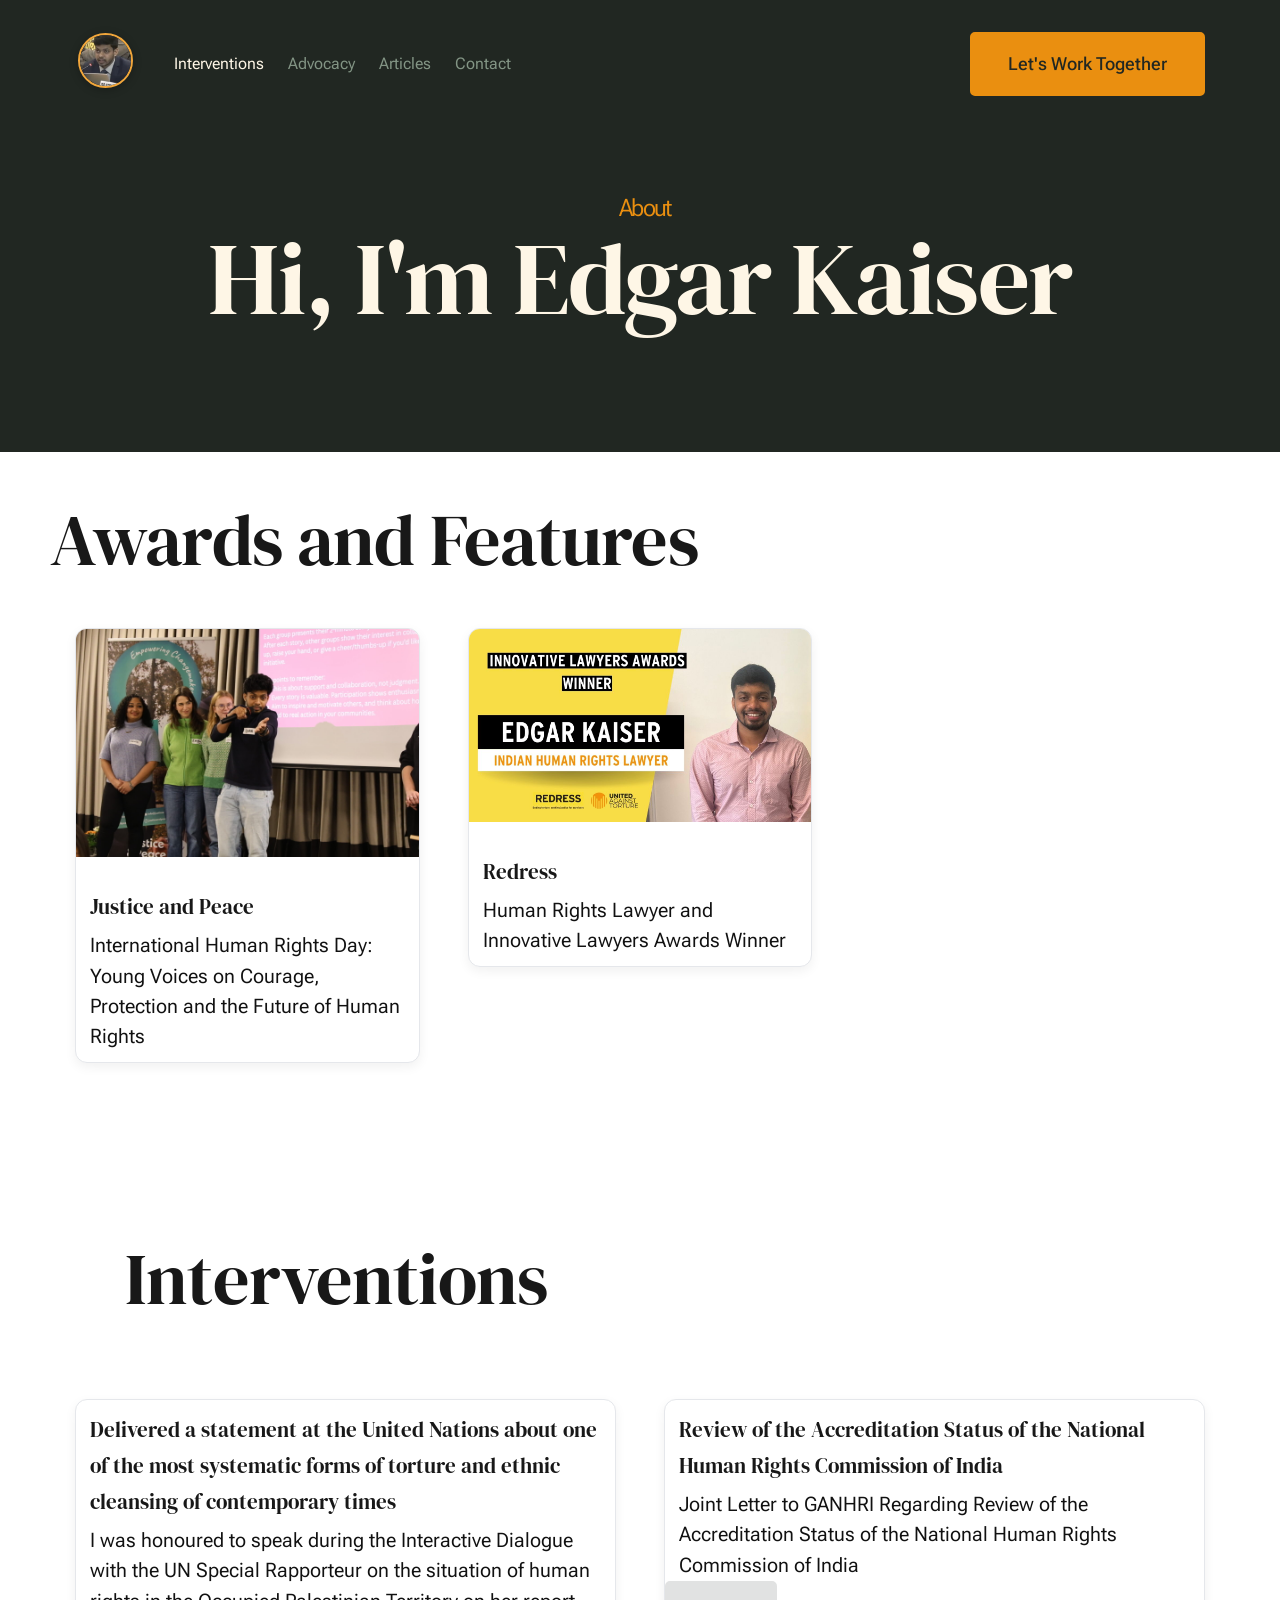
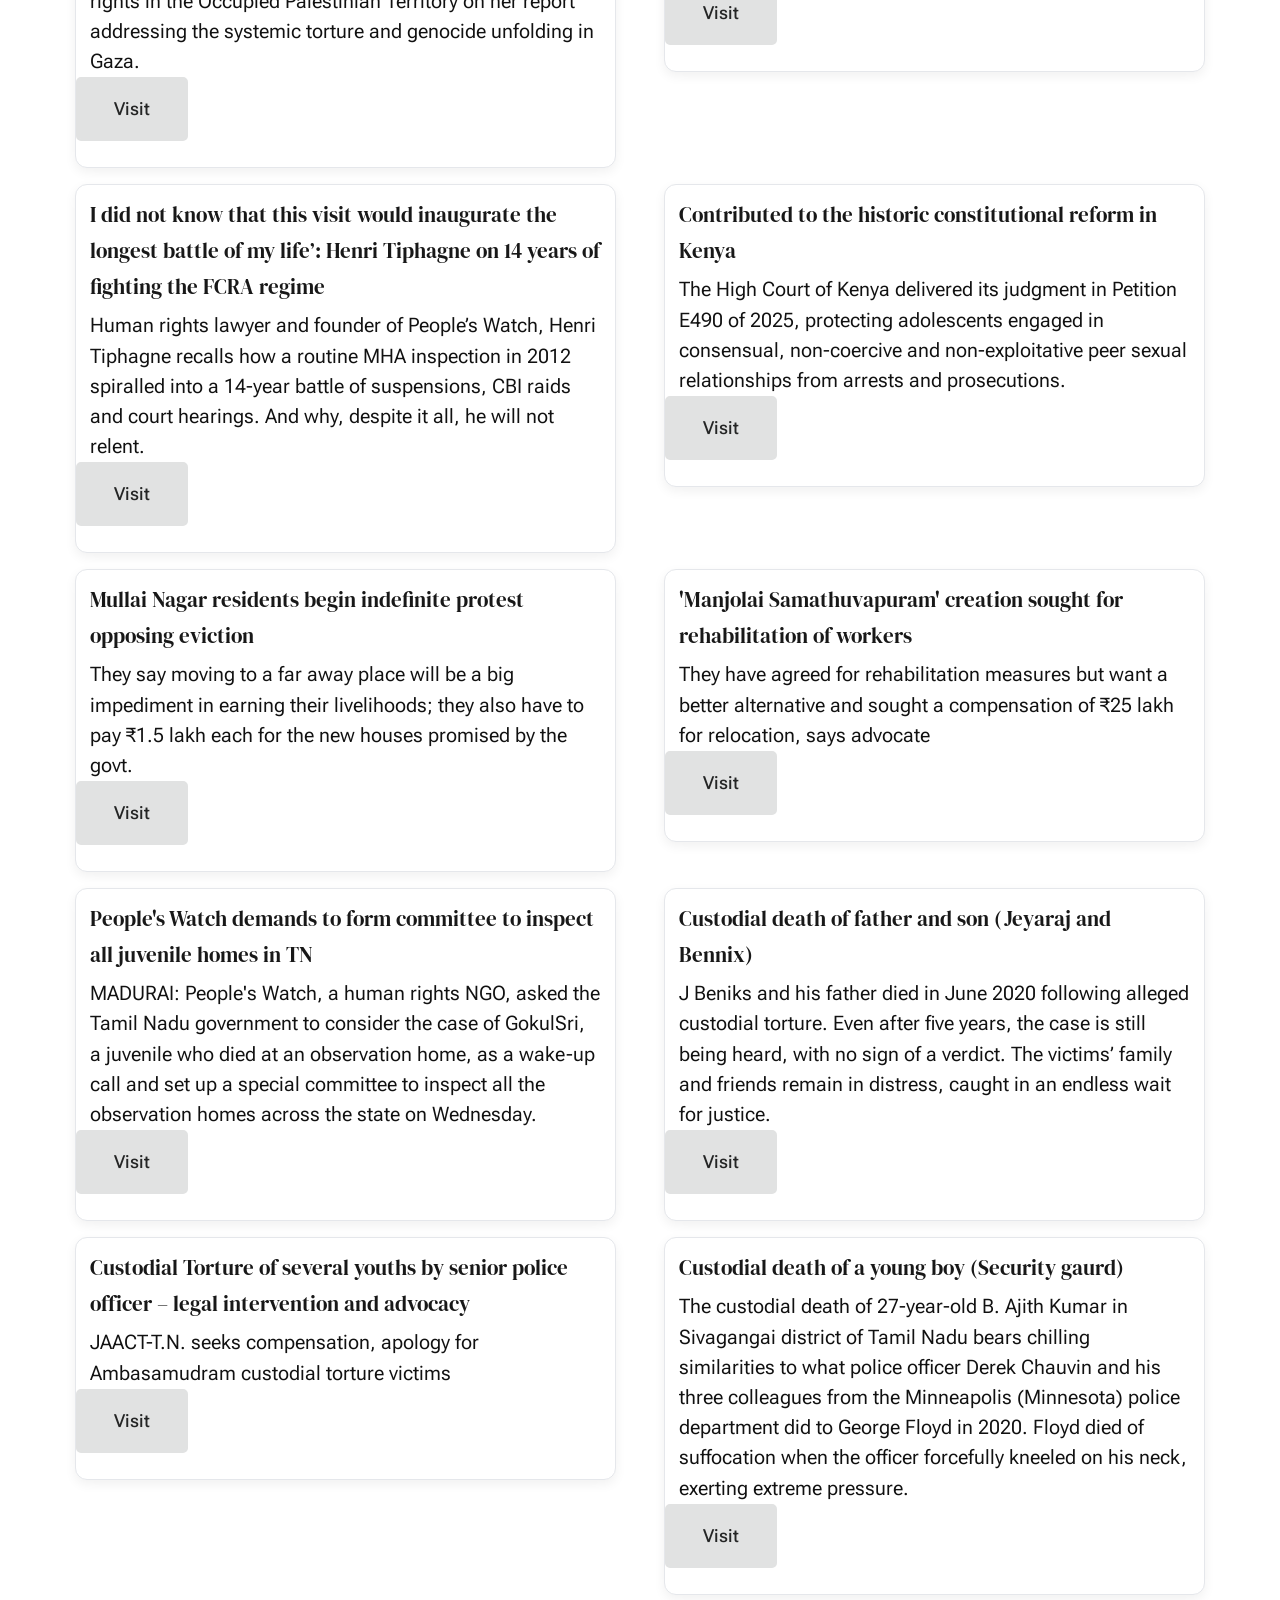
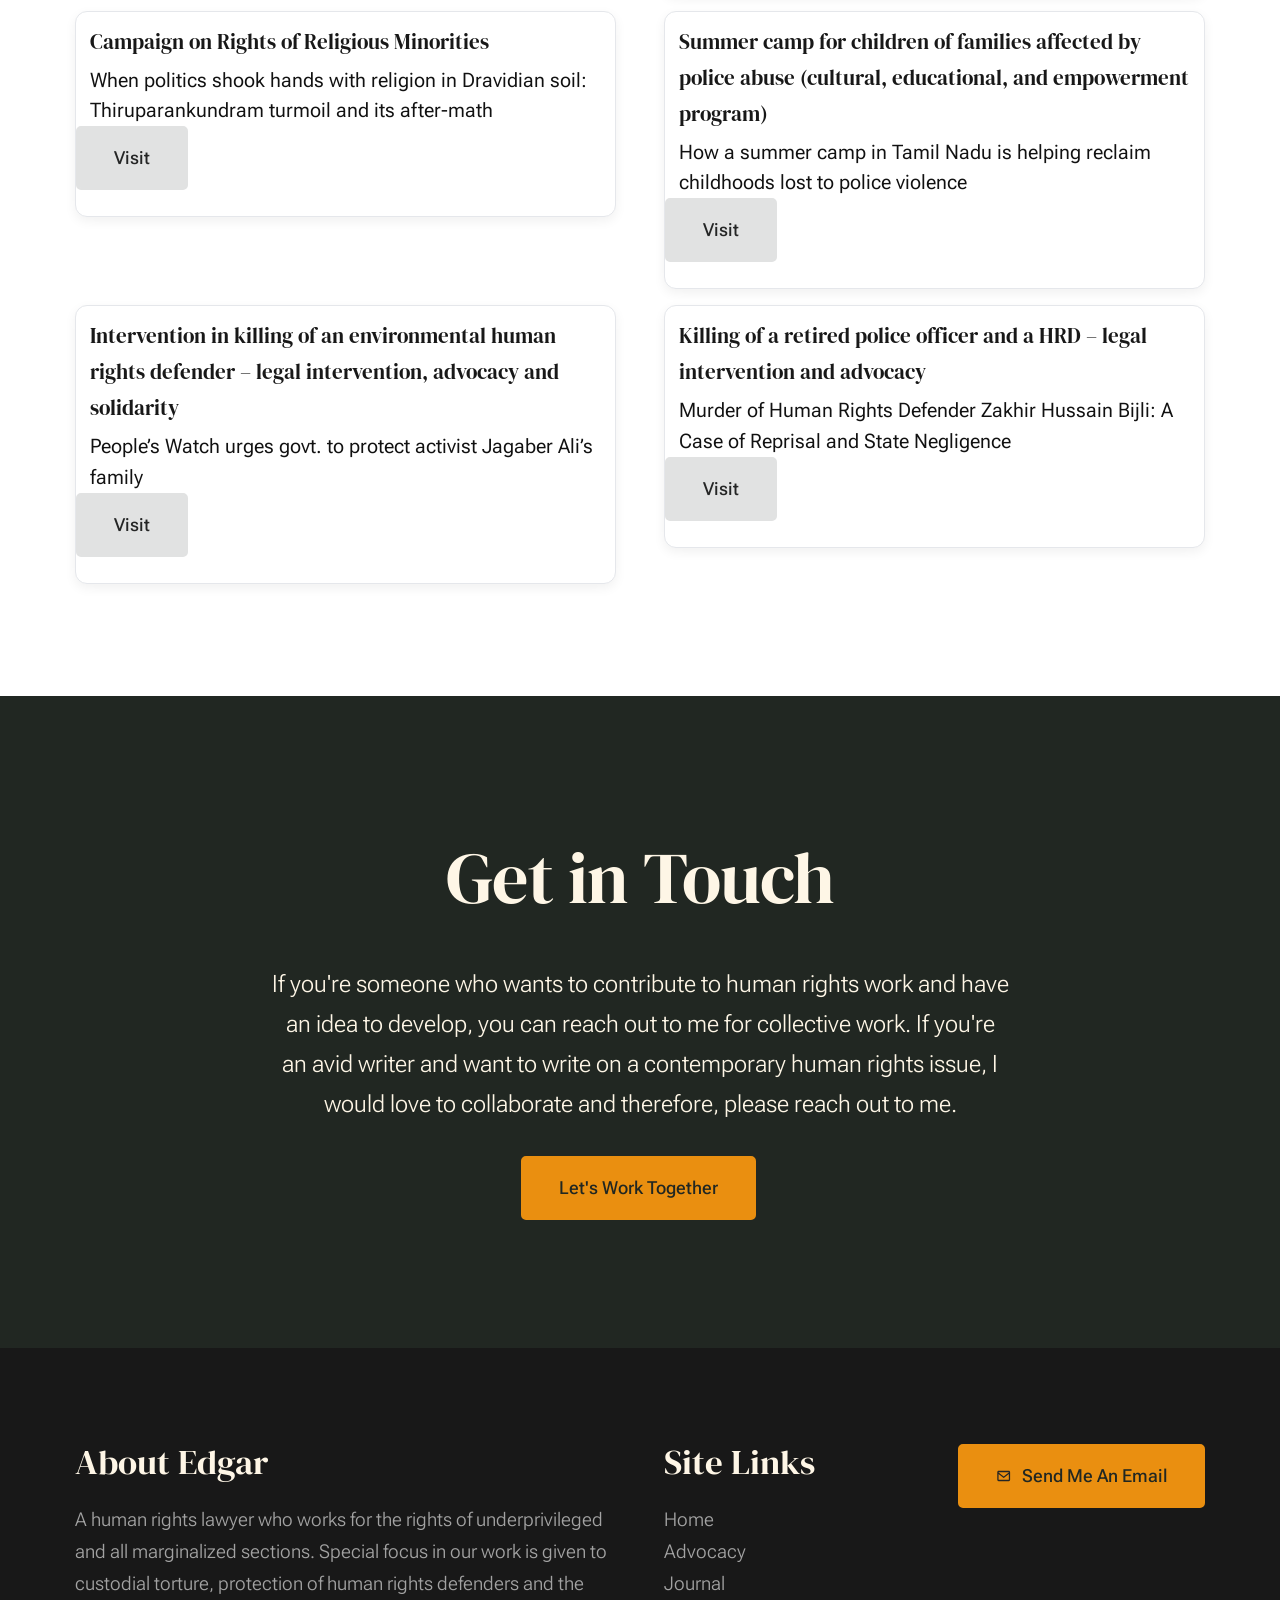
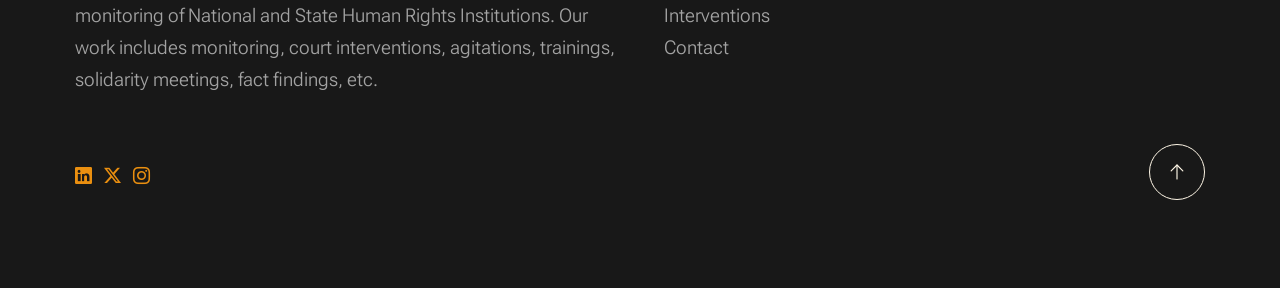
==== commit 4e97d6d4: "Add files via upload" ====
--- a/about.html
+++ b/about.html
@@ -169,6 +169,56 @@
 
                         <!-- <div class="grid-full">         -->
                         <div class="grid-full grid-list-items">
+
+
+                            <div class="grid-list-items__item list-items__item">
+                                <div class="simple-card">
+
+                                    <h3 class="simple-card__title">Delivered a statement at the United Nations about one
+                                        of the most systematic forms of torture and ethnic cleansing of contemporary
+                                        times</h3>
+                                    <p class="simple-card__desc">
+                                        I was honoured to speak during the Interactive Dialogue with the UN Special
+                                        Rapporteur on the situation of human rights in the Occupied Palestinian
+                                        Territory on her report addressing the systemic torture and genocide unfolding
+                                        in Gaza.
+                                    </p>
+                                    <a href="https://www.instagram.com/reel/DWTEvZajQIw/?igsh=MzRlODBiNWFlZA%3D%3D"
+                                        class="btn btn-primar ">Visit</a>
+                                </div>
+                            </div>
+
+                            <div class="grid-list-items__item list-items__item">
+                                <div class="simple-card">
+
+                                    <h3 class="simple-card__title">Review of the Accreditation Status of the National
+                                        Human Rights Commission of India</h3>
+                                    <p class="simple-card__desc">
+                                        Joint Letter to GANHRI Regarding Review of the Accreditation Status of the
+                                        National Human Rights Commission of India
+
+
+
+                                    </p>
+                                    <a href="https://www.hrw.org/news/2024/11/27/joint-letter-ganhri-regarding-review-accreditation-status-national-human-rights"
+                                        class="btn btn-primar ">Visit</a>
+                                </div>
+                            </div>
+
+                            <!-- <div class="grid-list-items__item list-items__item">
+                                <div class="simple-card">
+
+                                    <h3 class="simple-card__title">Test</h3>
+                                    <p class="simple-card__desc">
+                                        Test
+
+                                    </p>
+                                    <a href="https://theleaflet.in/due-process/i-did-not-know-that-this-visit-would-inaugurate-the-longest-battle-of-my-life-henri-tiphagne-on-14-years-of-fighting-the-fcra-regime"
+                                        class="btn btn-primar ">Visit</a>
+                                </div>
+                            </div> -->
+
+
 
                             <div class="grid-list-items__item list-items__item">
                                 <div class="simple-card">
